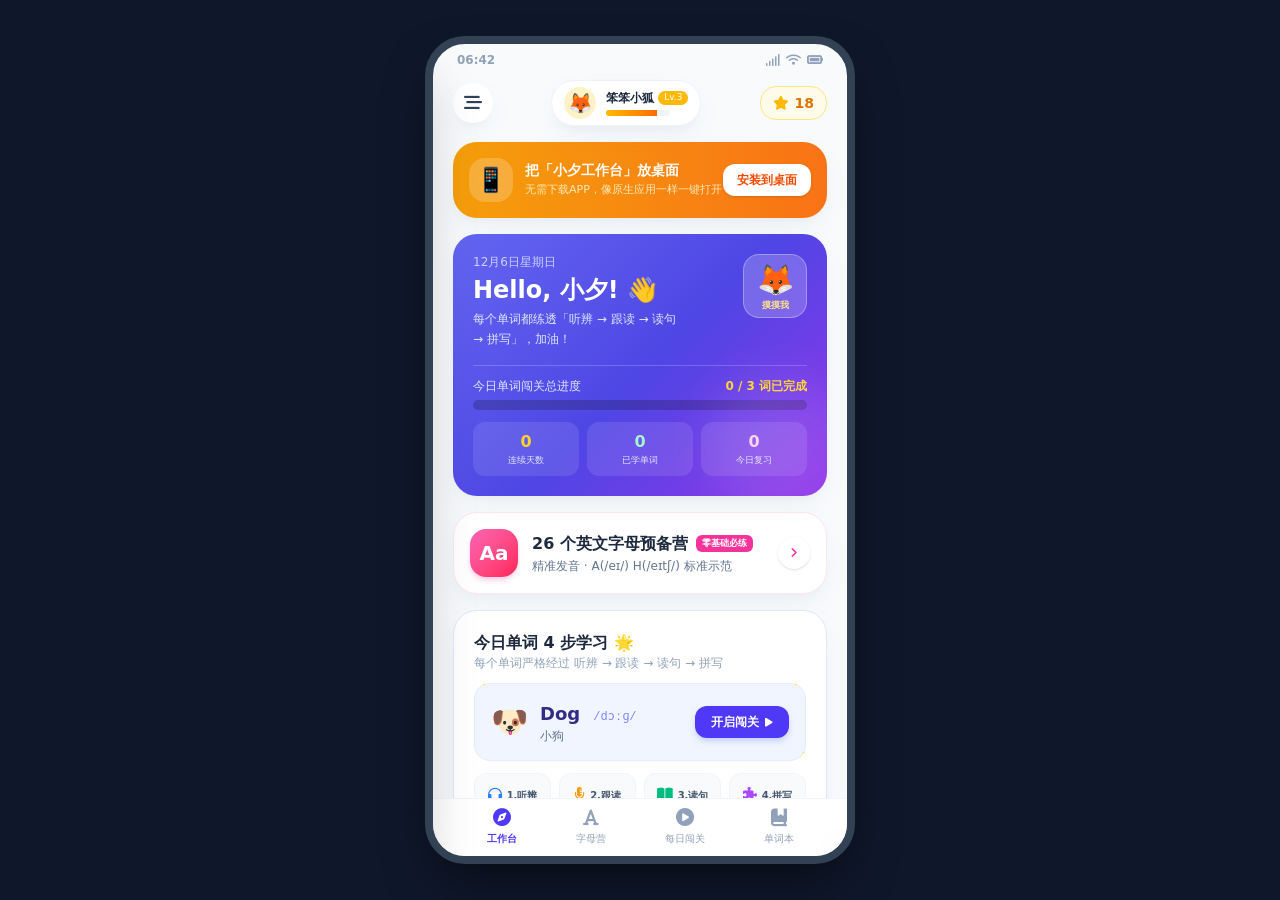
==== index.html @ 4b9d1659 "Add files via upload" ====
<!DOCTYPE html>
<html lang="zh-CN" class="h-full">
<head>
  <meta charset="UTF-8" />
  <meta name="viewport" content="width=device-width, initial-scale=1.0, maximum-scale=1.0, user-scalable=no, viewport-fit=cover" />
  <title>小夕的魔法世界 · 英语学习工作台 v5.5</title>
  
  <!-- Mobile & PWA App Capabilities -->
  <meta name="mobile-web-app-capable" content="yes" />
  <meta name="apple-mobile-web-app-capable" content="yes" />
  <meta name="apple-mobile-web-app-status-bar-style" content="black-translucent" />
  <meta name="apple-mobile-web-app-title" content="小夕英语" />
  <meta name="theme-color" content="#4F46E5" />

  <!-- App Icon generated dynamically as Data SVG -->
  <link rel="apple-touch-icon" href="icons/icon-192.png" />
  <link rel="icon" type="image/png" href="icons/icon-192.png" />

  <!-- Embedded Web App Manifest for Desktop / Mobile HomeScreen Installation -->
  <link rel="manifest" href="manifest.webmanifest" />
  <!-- v5.5: all UI dependencies are local for stable mobile/PWA startup -->
  <link rel="stylesheet" href="./assets/tailwind.css" />
  <link rel="stylesheet" href="./assets/fontawesome/css/all.min.css" />
  <style id="mobile-color-compat">
    /* v5.5: critical home cards no longer depend on Tailwind gradient variables.
       Use plain sRGB CSS with a solid-color fallback for Safari/older WebViews. */
    #pwaInstallBanner.home-install-banner {
      background-color: #f97316 !important;
      background-image: linear-gradient(90deg, #f59e0b 0%, #f97316 100%) !important;
      color: #ffffff !important;
    }
    #homeHeroCard.home-hero-card {
      background-color: #4f46e5 !important;
      background-image: linear-gradient(135deg, #6366f1 0%, #4f46e5 52%, #9333ea 100%) !important;
      color: #ffffff !important;
    }
    #pwaInstallBanner.home-install-banner *, #homeHeroCard.home-hero-card * {
      text-shadow: none;
    }
  </style>

  <style>
    .font-fredoka { font-family: ui-rounded, "SF Pro Rounded", "Arial Rounded MT Bold", system-ui, sans-serif; }
    * {
      touch-action: manipulation;
      -webkit-tap-highlight-color: transparent;
      box-sizing: border-box;
    }

    html, body {
      height: 100%;
      height: 100dvh;
      overflow: hidden;
      overscroll-behavior: none;
      background-color: #0f172a;
      margin: 0;
      padding: 0;
      user-select: none;
      -webkit-user-select: none;
    }

    /* Mobile Container Frame & Native Safe Area Adaptation */
    .mobile-container {
      width: 100%;
      max-width: 430px;
      height: 100%;
      height: 100dvh;
      background: #F8FAFC;
      box-shadow: 0 25px 50px -12px rgba(0, 0, 0, 0.5);
      position: relative;
      overflow: hidden;
      display: flex;
      flex-direction: column;
      margin: 0 auto;
      padding-top: env(safe-area-inset-top, 0px);
      padding-bottom: env(safe-area-inset-bottom, 0px);
    }

    @media (min-width: 640px) {
      body {
        display: flex;
        justify-content: center;
        align-items: center;
        padding: 20px 0;
      }
      .mobile-container {
        height: 880px;
        max-height: 92vh;
        border-radius: 40px;
        border: 8px solid #334155;
      }
    }

    /* Modern Soft Card Shadow */
    .soft-card {
      background: #FFFFFF;
      border-radius: 24px;
      box-shadow: 0 10px 25px -5px rgba(148, 163, 184, 0.12), 0 8px 10px -6px rgba(148, 163, 184, 0.08);
      transition: transform 0.15s ease, box-shadow 0.15s ease;
    }

    .bounce-interactive {
      transition: transform 0.1s cubic-bezier(0.34, 1.56, 0.64, 1);
    }
    .bounce-interactive:active {
      transform: scale(0.93);
    }

    /* Pet Floating Animation */
    @keyframes float {
      0%, 100% { transform: translateY(0px) rotate(0deg); }
      50% { transform: translateY(-6px) rotate(3deg); }
    }
    .animate-float {
      animation: float 3s ease-in-out infinite;
    }

    /* Pulse Mic Outer Ring Effect */
    @keyframes pulse-ring {
      0% { transform: scale(0.95); box-shadow: 0 0 0 0 rgba(245, 158, 11, 0.6); }
      70% { transform: scale(1.08); box-shadow: 0 0 0 16px rgba(245, 158, 11, 0); }
      100% { transform: scale(0.95); box-shadow: 0 0 0 0 rgba(245, 158, 11, 0); }
    }
    .mic-pulse {
      animation: pulse-ring 1.6s infinite;
    }

    /* Custom Scrollbar */
    ::-webkit-scrollbar {
      width: 4px;
    }
    ::-webkit-scrollbar-thumb {
      background: #cbd5e1;
      border-radius: 10px;
    }

    /* App Launch Splash Animation */
    @keyframes splashFadeOut {
      0% { opacity: 1; visibility: visible; }
      80% { opacity: 1; }
      100% { opacity: 0; visibility: hidden; }
    }
    .splash-overlay {
      animation: splashFadeOut 1.2s forwards ease-in-out;
    }
  </style>
</head>
<body>

  <!-- App Native Splash Screen -->
  <div id="splashScreen" class="splash-overlay fixed inset-0 z-50 bg-gradient-to-br from-indigo-600 via-purple-600 to-indigo-800 flex flex-col items-center justify-center text-white pointer-events-none">
    <div class="w-24 h-24 bg-white/20 backdrop-blur-md rounded-3xl flex items-center justify-center text-5xl mb-4 animate-float border border-white/30 shadow-2xl">
      🦊
    </div>
    <h1 class="font-fredoka text-2xl font-bold tracking-wide">小夕的魔法世界</h1>
    <p class="text-indigo-200 text-xs mt-2 font-medium">6岁英语启蒙桌面工作台</p>
    <div class="mt-8 flex gap-1.5">
      <span class="w-2 h-2 bg-amber-400 rounded-full animate-ping"></span>
      <span class="w-2 h-2 bg-amber-400 rounded-full animate-ping delay-100"></span>
      <span class="w-2 h-2 bg-amber-400 rounded-full animate-ping delay-200"></span>
    </div>
  </div>

  <div class="mobile-container relative font-sans">
    
    <!-- Top Status Bar -->
    <div class="pt-2 px-6 pb-1 flex justify-between items-center text-xs font-bold text-slate-400 z-10 shrink-0">
      <span id="pwaClockText">09:41</span>
      <div class="flex items-center gap-1.5">
        <span id="standaloneBadge" class="hidden bg-emerald-500/20 text-emerald-600 text-[9px] px-1.5 py-0.5 rounded-md font-bold">App模式</span>
        <i class="fa-solid fa-signal"></i>
        <i class="fa-solid fa-wifi"></i>
        <i class="fa-solid fa-battery-full text-sm"></i>
      </div>
    </div>

    <!-- Navigation Header -->
    <header class="px-5 py-2 flex justify-between items-center z-10 shrink-0">
      <button id="openDrawerBtn" class="w-10 h-10 rounded-2xl bg-white soft-card flex items-center justify-center text-slate-700 bounce-interactive">
        <i class="fa-solid fa-bars-staggered text-lg"></i>
      </button>

      <!-- Pet Status Badge -->
      <div onclick="petReact()" class="flex items-center gap-2.5 bg-white/90 backdrop-blur-md px-3 py-1.5 rounded-full soft-card border border-indigo-50 cursor-pointer bounce-interactive">
        <div class="w-8 h-8 rounded-full bg-amber-100 flex items-center justify-center text-xl animate-float">
          🦊
        </div>
        <div class="flex flex-col">
          <div class="flex items-center gap-1">
            <span class="text-xs font-bold text-slate-800">笨笨小狐</span>
            <span class="bg-amber-400 text-white text-[9px] font-fredoka px-1.5 rounded-full">Lv.3</span>
          </div>
          <div class="w-16 bg-slate-100 h-1.5 rounded-full overflow-hidden mt-1">
            <div id="petEnergyBar" class="bg-gradient-to-r from-amber-400 to-orange-500 h-full w-[80%] transition-all duration-300"></div>
          </div>
        </div>
      </div>

      <!-- Star Counter Badge -->
      <div class="flex items-center gap-1.5 bg-amber-50 border border-amber-200 px-3 py-1.5 rounded-2xl">
        <i class="fa-solid fa-star text-amber-400 text-sm"></i>
        <span id="starCount" class="font-fredoka font-bold text-amber-600 text-sm">18</span>
      </div>
    </header>

    <div id="drawerOverlay" class="absolute inset-0 bg-slate-900/50 backdrop-blur-xs z-40 hidden transition-opacity duration-300"></div>
    <aside id="sideDrawer" class="absolute top-0 left-0 bottom-0 w-[82%] max-w-[320px] bg-white z-50 transform -translate-x-full transition-transform duration-300 ease-out p-6 flex flex-col justify-between shadow-2xl">
      <div>
        <div class="flex justify-between items-center mb-6 pb-4 border-b border-slate-100">
          <div class="flex items-center gap-3">
            <div class="w-11 h-11 rounded-2xl bg-indigo-600 flex items-center justify-center text-white font-fredoka font-bold text-xl shadow-md shadow-indigo-200">
              夕
            </div>
            <div>
              <h2 class="font-bold text-slate-800 text-base">小夕的魔法世界</h2>
              <p class="text-[11px] text-slate-400">6岁零基础·独立桌面App</p>
            </div>
          </div>
          <button id="closeDrawerBtn" class="w-8 h-8 rounded-full bg-slate-100 text-slate-400 flex items-center justify-center bounce-interactive">
            <i class="fa-solid fa-xmark"></i>
          </button>
        </div>

        <nav class="space-y-2.5">
          <button onclick="switchTab('home')" class="w-full flex items-center gap-3.5 px-4 py-3 rounded-2xl bg-indigo-50 text-indigo-600 font-bold text-sm">
            <div class="w-8 h-8 rounded-xl bg-indigo-500 text-white flex items-center justify-center">
              <i class="fa-solid fa-house text-xs"></i>
            </div>
            <span>今日工作台</span>
            <i class="fa-solid fa-chevron-right ml-auto text-xs opacity-50"></i>
          </button>

          <button onclick="switchTab('alphabet')" class="w-full flex items-center gap-3.5 px-4 py-3 rounded-2xl hover:bg-slate-50 text-slate-600 font-bold text-sm">
            <div class="w-8 h-8 rounded-xl bg-pink-500 text-white flex items-center justify-center">
              <i class="fa-solid fa-font text-xs"></i>
            </div>
            <span>26字母预备营</span>
            <span class="bg-pink-100 text-pink-600 text-[10px] px-2 py-0.5 rounded-full ml-auto">音形绑定</span>
          </button>

          <button onclick="switchTab('quest')" class="w-full flex items-center gap-3.5 px-4 py-3 rounded-2xl hover:bg-slate-50 text-slate-600 font-bold text-sm">
            <div class="w-8 h-8 rounded-xl bg-amber-500 text-white flex items-center justify-center">
              <i class="fa-solid fa-gamepad text-xs"></i>
            </div>
            <span>单词听说读写闯关</span>
            <i class="fa-solid fa-chevron-right ml-auto text-xs opacity-40"></i>
          </button>

          <button onclick="switchTab('words')" class="w-full flex items-center gap-3.5 px-4 py-3 rounded-2xl hover:bg-slate-50 text-slate-600 font-bold text-sm">
            <div class="w-8 h-8 rounded-xl bg-emerald-500 text-white flex items-center justify-center">
              <i class="fa-solid fa-apple-whole text-xs"></i>
            </div>
            <span>我的单词果实树</span>
            <i class="fa-solid fa-chevron-right ml-auto text-xs opacity-40"></i>
          </button>

          <button onclick="openParentCenter()" class="w-full flex items-center gap-3.5 px-4 py-3 rounded-2xl hover:bg-slate-50 text-slate-600 font-bold text-sm">
            <div class="w-8 h-8 rounded-xl bg-slate-700 text-white flex items-center justify-center">
              <i class="fa-solid fa-chart-line text-xs"></i>
            </div>
            <span>家长中心</span>
            <span id="reviewDueBadge" class="bg-rose-100 text-rose-600 text-[10px] px-2 py-0.5 rounded-full ml-auto">0 待复习</span>
          </button>

          <button onclick="openInstallGuideModal()" class="w-full flex items-center gap-3.5 px-4 py-3 rounded-2xl bg-amber-50 text-amber-700 font-bold text-sm border border-amber-200/60">
            <div class="w-8 h-8 rounded-xl bg-amber-500 text-white flex items-center justify-center">
              <i class="fa-solid fa-mobile-screen-button text-xs"></i>
            </div>
            <span>添加到手机桌面</span>
            <i class="fa-solid fa-arrow-up-right-from-square ml-auto text-xs opacity-60"></i>
          </button>
        </nav>
      </div>

      <div class="pt-4 border-t border-slate-100">
        <div class="bg-slate-50 p-3 rounded-2xl flex items-center justify-between mb-3">
          <span class="text-xs text-slate-600 font-medium">每日新词量</span>
          <select id="dailyWordLimit" onchange="updateDailyLimit(this.value)" class="bg-white border border-slate-200 text-xs font-bold rounded-lg px-2 py-1 text-slate-700">
            <option value="3" selected>3 个词 / 天 (建议)</option>
            <option value="5">5 个词 / 天</option>
            <option value="8">8 个词 / 天</option>
          </select>
        </div>
        <p class="text-[11px] text-slate-400 text-center">v5.5 离线儿歌 + 字母/单词本地发音版 · PWA</p>
      </div>
    </aside>

    <main class="flex-1 overflow-y-auto px-5 py-2 space-y-4 pb-20">

      <!-- VIEW 1: HOME WORKBENCH -->
      <div id="viewHome" class="space-y-4">

        <!-- HomeScreen Install Action Card (PWA Packaging Feature) -->
        <div id="pwaInstallBanner" style="background-color:#f97316 !important;background-image:linear-gradient(90deg,#f59e0b 0%,#f97316 100%) !important;color:#ffffff !important;" class="soft-card p-4 text-white flex items-center justify-between shadow-lg shadow-amber-500/20 home-install-banner">
          <div class="flex items-center gap-3">
            <div class="w-11 h-11 rounded-2xl bg-white/20 backdrop-blur-md flex items-center justify-center text-2xl shrink-0">
              📱
            </div>
            <div>
              <h3 class="font-bold text-sm leading-snug">把「小夕工作台」放桌面</h3>
              <p class="text-[11px] text-amber-100 opacity-90 mt-0.5">无需下载APP，像原生应用一样一键打开</p>
            </div>
          </div>
          <button onclick="handlePwaInstallClick()" class="px-3.5 py-2 bg-white text-orange-600 font-fredoka font-bold text-xs rounded-xl shadow-sm bounce-interactive shrink-0">
            安装到桌面
          </button>
        </div>

        <!-- Welcome Banner Card -->
        <div id="homeHeroCard" style="background-color:#4f46e5 !important;background-image:linear-gradient(135deg,#6366f1 0%,#4f46e5 52%,#9333ea 100%) !important;color:#ffffff !important;" class="soft-card p-5 text-white relative overflow-hidden home-hero-card">
          <div class="absolute -right-6 -bottom-6 w-36 h-36 bg-white/10 rounded-full blur-xl pointer-events-none"></div>
          <div class="relative z-10 flex justify-between items-start">
            <div>
              <p class="text-indigo-200 text-xs font-medium" id="todayDateStr">7月29日 · 星期三</p>
              <h1 class="text-2xl font-bold font-fredoka mt-1">Hello, 小夕! 👋</h1>
              <p class="text-indigo-100 text-xs mt-1 max-w-[210px] leading-relaxed">
                每个单词都练透「听辨 → 跟读 → 读句 → 拼写」，加油！
              </p>
            </div>
            <button onclick="petReact()" class="w-16 h-16 bg-white/20 backdrop-blur-md rounded-2xl flex flex-col items-center justify-center text-3xl animate-float border border-white/30 bounce-interactive shrink-0">
              🦊
              <span class="text-[9px] font-bold text-amber-200 mt-0.5">摸摸我</span>
            </button>
          </div>

          <!-- Overall Daily Quest Progress -->
          <div class="mt-4 pt-3 border-t border-white/20 flex items-center justify-between text-xs">
            <span class="text-indigo-100">今日单词闯关总进度</span>
            <span id="homeProgressText" class="font-fredoka font-bold text-amber-300">0 / 3 词已完成</span>
          </div>
          <div class="w-full bg-black/20 h-2.5 rounded-full mt-1.5 overflow-hidden">
            <div id="homeProgressBar" class="bg-amber-400 h-full w-[0%] transition-all duration-500"></div>
          </div>
          <div class="grid grid-cols-3 gap-2 mt-3 text-center">
            <div class="bg-white/10 rounded-xl py-2"><div id="streakDaysText" class="font-fredoka font-bold text-amber-300">0</div><div class="text-[9px] text-indigo-100">连续天数</div></div>
            <div class="bg-white/10 rounded-xl py-2"><div id="masteredCountText" class="font-fredoka font-bold text-emerald-200">0</div><div class="text-[9px] text-indigo-100">已学单词</div></div>
            <div class="bg-white/10 rounded-xl py-2"><div id="reviewDueText" class="font-fredoka font-bold text-pink-200">0</div><div class="text-[9px] text-indigo-100">今日复习</div></div>
          </div>
        </div>

        <!-- Module A: 26 Letters Camp -->
        <div onclick="switchTab('alphabet')" class="soft-card p-4 border border-pink-100 bg-gradient-to-r from-pink-50/60 to-purple-50/60 flex items-center justify-between bounce-interactive cursor-pointer">
          <div class="flex items-center gap-3.5">
            <div class="w-12 h-12 rounded-2xl bg-gradient-to-br from-pink-400 to-rose-500 text-white flex items-center justify-center font-fredoka font-bold text-xl shadow-md shadow-pink-200 shrink-0">
              Aa
            </div>
            <div>
              <div class="flex items-center gap-2">
                <h3 class="font-bold text-slate-800 text-base">26 个英文字母预备营</h3>
                <span class="bg-pink-500 text-white text-[9px] font-bold px-1.5 py-0.5 rounded-md">零基础必练</span>
              </div>
              <p class="text-xs text-slate-500 mt-0.5">精准发音 · A(/eɪ/) H(/eɪtʃ/) 标准示范</p>
            </div>
          </div>
          <div class="w-8 h-8 rounded-full bg-white text-pink-500 flex items-center justify-center shadow-sm shrink-0">
            <i class="fa-solid fa-angle-right text-xs"></i>
          </div>
        </div>

        <!-- Module B: Start Today's Per-Word Quest -->
        <div class="soft-card p-5 border border-indigo-100">
          <div class="flex justify-between items-center mb-3">
            <div>
              <h3 class="font-bold text-slate-800 text-base flex items-center gap-2">
                今日单词 4 步学习 🌟
              </h3>
              <p class="text-xs text-slate-400">每个单词严格经过 听辨 → 跟读 → 读句 → 拼写</p>
            </div>
          </div>

          <!-- Current Learning Word Preview Card -->
          <div id="homeWordPreviewCard" class="bg-indigo-50/80 rounded-2xl p-4 border border-indigo-100/60 flex items-center justify-between my-3">
            <div class="flex items-center gap-3">
              <span id="previewWordIcon" class="text-3xl">🍎</span>
              <div>
                <span id="previewWordText" class="font-fredoka font-bold text-lg text-indigo-900">Apple</span>
                <span id="previewWordPhonetic" class="text-xs text-indigo-400 font-mono ml-2">/ˈæpl/</span>
                <p id="previewWordTrans" class="text-xs text-slate-500">苹果</p>
              </div>
            </div>
            <button onclick="startDailyQuest()" class="px-4 py-2 bg-indigo-600 text-white font-bold text-xs rounded-xl shadow-md shadow-indigo-200 bounce-interactive flex items-center gap-1.5">
              <span>开启闯关</span>
              <i class="fa-solid fa-play text-[10px]"></i>
            </button>
          </div>

          <!-- Step Indicators -->
          <div class="grid grid-cols-4 gap-2 text-center mt-3">
            <div class="p-2 rounded-xl bg-slate-50 border border-slate-100">
              <i class="fa-solid fa-headphones text-blue-500 text-sm block mb-1"></i>
              <span class="text-[10px] font-bold text-slate-600">1.听辨</span>
            </div>
            <div class="p-2 rounded-xl bg-slate-50 border border-slate-100">
              <i class="fa-solid fa-microphone-lines text-amber-500 text-sm block mb-1"></i>
              <span class="text-[10px] font-bold text-slate-600">2.跟读</span>
            </div>
            <div class="p-2 rounded-xl bg-slate-50 border border-slate-100">
              <i class="fa-solid fa-book-open text-emerald-500 text-sm block mb-1"></i>
              <span class="text-[10px] font-bold text-slate-600">3.读句</span>
            </div>
            <div class="p-2 rounded-xl bg-slate-50 border border-slate-100">
              <i class="fa-solid fa-puzzle-piece text-purple-500 text-sm block mb-1"></i>
              <span class="text-[10px] font-bold text-slate-600">4.拼写</span>
            </div>
          </div>
        </div>

        <!-- Module C: Learned Word Orchard -->
        <div class="soft-card p-4">
          <div class="flex justify-between items-center mb-3">
            <h3 class="font-bold text-slate-800 text-sm flex items-center gap-2">
              <i class="fa-solid fa-apple-whole text-red-500"></i> 本周采摘的单词果实
            </h3>
            <button onclick="switchTab('words')" class="text-xs text-indigo-600 font-bold">查看全部</button>
          </div>
          <div id="homeWordFruitList" class="flex gap-2.5 overflow-x-auto pb-1">
            <!-- Dynamically populated -->
          </div>
        </div>

      </div>

      <!-- VIEW 2: 26 ALPHABET CAMP -->
      <div id="viewAlphabet" class="space-y-4 hidden">
        <div class="flex items-center justify-between mb-1">
          <div>
            <h2 class="text-xl font-bold text-slate-800">26 个英文字母预备营</h2>
            <p class="text-xs text-slate-500">先跟唱离线儿歌版 ABC 字母歌，再点击 A–Z 卡片听标准美式字母名</p>
          </div>
          <button onclick="switchTab('home')" class="text-xs font-bold text-indigo-600 bg-indigo-50 px-3 py-1.5 rounded-full bounce-interactive">
            返回
          </button>
        </div>
        <!-- v5.5 Offline Nursery-Rhyme Alphabet Song Player -->
        <section class="soft-card p-4 border border-amber-100 bg-gradient-to-br from-amber-50 via-orange-50 to-pink-50 overflow-hidden relative">
          <div class="absolute -right-8 -top-8 w-28 h-28 rounded-full bg-amber-200/30 blur-2xl pointer-events-none"></div>
          <div class="flex items-center gap-3 relative z-10">
            <button id="alphabetSongPlayBtn" onclick="toggleOfflineAlphabetSong()" class="w-14 h-14 rounded-2xl bg-gradient-to-br from-amber-400 to-orange-500 text-white flex items-center justify-center text-xl shadow-lg shadow-orange-200 bounce-interactive shrink-0" aria-label="播放或暂停离线儿歌版字母歌">
              <i id="alphabetSongPlayIcon" class="fa-solid fa-play ml-0.5"></i>
            </button>
            <div class="min-w-0 flex-1">
              <div class="flex items-center gap-2">
                <h3 class="font-bold text-slate-800 text-sm">贝乐虎儿歌 · 字母歌</h3>
                <span class="text-[9px] px-2 py-0.5 rounded-full bg-emerald-100 text-emerald-700 font-bold">离线</span>
              </div>
              <p class="text-[11px] text-slate-500 mt-0.5">已打包到 App · 无需联网 · 约 1 分 45 秒</p>
              <div class="mt-2">
                <input id="alphabetSongSeek" type="range" min="0" max="1000" value="0" class="w-full accent-orange-500 h-1.5 cursor-pointer" aria-label="字母歌播放进度" />
                <div class="flex items-center justify-between mt-1 text-[10px] text-slate-400 font-mono">
                  <span id="alphabetSongCurrent">0:00</span>
                  <span id="alphabetSongDuration">1:45</span>
                </div>
              </div>
            </div>
          </div>
          <div class="mt-3 flex items-center justify-between gap-2 relative z-10">
            <div id="alphabetSongNow" class="text-[11px] text-amber-700 font-bold">🎵 点击播放，跟着儿歌一起唱 A 到 Z</div>
            <button onclick="restartOfflineAlphabetSong()" class="px-3 py-1.5 rounded-xl bg-white/80 border border-amber-200 text-amber-700 text-[10px] font-bold bounce-interactive shrink-0">
              <i class="fa-solid fa-rotate-right mr-1"></i>重播
            </button>
          </div>
          <audio id="alphabetSongAudio" preload="metadata" src="./audio/alphabet_song.mp3"></audio>
        </section>

        <p id="alphabetAudioStatus" class="text-[11px] text-indigo-600 font-bold bg-indigo-50 border border-indigo-100 rounded-xl px-3 py-2">正在检查离线字母音频包…首次联网会自动缓存 A–Z，完成后可断网使用。</p>
        <div id="alphabetGrid" class="grid grid-cols-3 gap-3">
          <!-- Dynamically generated via JS -->
        </div>
      </div>

      <!-- VIEW 3: SINGLE WORD 4-STEP QUEST PLAYER -->
      <div id="viewQuest" class="space-y-3 hidden">
        
        <!-- Quest Navigation Header -->
        <div class="flex items-center justify-between bg-white p-3 rounded-2xl soft-card">
          <button onclick="switchTab('home')" class="w-8 h-8 rounded-full bg-slate-100 text-slate-600 flex items-center justify-center text-xs bounce-interactive">
            <i class="fa-solid fa-arrow-left"></i>
          </button>
          
          <div class="text-center">
            <div class="flex items-center justify-center gap-1.5 text-xs font-bold text-slate-700">
              <span>单词 <span id="questWordIndexText" class="text-indigo-600">1</span>/3</span>
              <span class="text-slate-300">•</span>
              <span id="questWordTargetText" class="font-fredoka text-indigo-600">Apple</span>
            </div>
            <!-- 4 Step Dots -->
            <div class="flex justify-center gap-1.5 mt-1" id="stepDotsContainer">
              <span class="w-2 h-2 rounded-full bg-indigo-600"></span>
              <span class="w-2 h-2 rounded-full bg-slate-200"></span>
              <span class="w-2 h-2 rounded-full bg-slate-200"></span>
              <span class="w-2 h-2 rounded-full bg-slate-200"></span>
            </div>
          </div>

          <button onclick="playTargetWordSound()" class="w-8 h-8 rounded-full bg-indigo-50 text-indigo-600 flex items-center justify-center text-xs bounce-interactive">
            <i class="fa-solid fa-volume-high"></i>
          </button>
        </div>

        <!-- Quest Interactive Container -->
        <div id="questContainer" class="soft-card p-5 min-h-[440px] flex flex-col justify-between text-center relative border border-slate-100">
          <!-- Quest content dynamically injected by JS -->
        </div>

      </div>

      <!-- VIEW 4: WORDBOOK -->
      <div id="viewWords" class="space-y-4 hidden">
        <div class="flex items-center justify-between">
          <div>
            <h2 class="text-xl font-bold text-slate-800">我的单词果实树</h2>
            <p class="text-xs text-slate-400">小学新课标 60+ 基础核心词汇库</p>
          </div>
          <button onclick="switchTab('home')" class="text-xs font-bold text-indigo-600 bg-indigo-50 px-3 py-1.5 rounded-full bounce-interactive">
            返回
          </button>
        </div>

        <!-- Search and Category Filters -->
        <div class="space-y-2.5">
          <div class="relative">
            <i class="fa-solid fa-magnifying-glass absolute left-3.5 top-1/2 -translate-y-1/2 text-slate-400 text-xs"></i>
            <input type="text" id="wordSearchInput" oninput="filterWordbook()" placeholder="搜索英文单词或中文含义..." class="w-full bg-white border border-slate-200 rounded-2xl pl-9 pr-4 py-2 text-xs font-medium text-slate-700 outline-none focus:border-indigo-500 shadow-xs" />
          </div>

          <div class="flex gap-1.5 overflow-x-auto pb-1 text-xs no-scrollbar" id="categoryFilterBar">
            <button onclick="selectCategory('all')" id="catBtn-all" class="cat-pill-btn active px-3 py-1.5 rounded-xl font-bold shrink-0 bg-indigo-600 text-white shadow-xs">全部 (62)</button>
            <button onclick="selectCategory('animals')" id="catBtn-animals" class="cat-pill-btn px-3 py-1.5 rounded-xl font-bold shrink-0 bg-white text-slate-600 border border-slate-200">🐱 动物</button>
            <button onclick="selectCategory('food')" id="catBtn-food" class="cat-pill-btn px-3 py-1.5 rounded-xl font-bold shrink-0 bg-white text-slate-600 border border-slate-200">🍎 食物水果</button>
            <button onclick="selectCategory('body_family')" id="catBtn-body_family" class="cat-pill-btn px-3 py-1.5 rounded-xl font-bold shrink-0 bg-white text-slate-600 border border-slate-200">👨‍👩‍👧 身体家庭</button>
            <button onclick="selectCategory('school')" id="catBtn-school" class="cat-pill-btn px-3 py-1.5 rounded-xl font-bold shrink-0 bg-white text-slate-600 border border-slate-200">✏️ 校园文具</button>
            <button onclick="selectCategory('colors_numbers')" id="catBtn-colors_numbers" class="cat-pill-btn px-3 py-1.5 rounded-xl font-bold shrink-0 bg-white text-slate-600 border border-slate-200">🎨 颜色数字</button>
            <button onclick="selectCategory('nature')" id="catBtn-nature" class="cat-pill-btn px-3 py-1.5 rounded-xl font-bold shrink-0 bg-white text-slate-600 border border-slate-200">☀️ 自然天气</button>
            <button onclick="selectCategory('travel_clothes')" id="catBtn-travel_clothes" class="cat-pill-btn px-3 py-1.5 rounded-xl font-bold shrink-0 bg-white text-slate-600 border border-slate-200">🚗 交通服饰</button>
          </div>
        </div>

        <div id="wordbookList" class="grid grid-cols-2 gap-3">
          <!-- Dynamically rendered -->
        </div>
      </div>

    </main>

    <!-- Bottom Navigation Bar -->
    <nav class="absolute bottom-0 left-0 right-0 bg-white/95 backdrop-blur-md border-t border-slate-100 py-2.5 px-6 flex justify-around items-center z-20 shrink-0">
      <button onclick="switchTab('home')" id="navHome" class="flex flex-col items-center gap-1 text-indigo-600 font-bold bounce-interactive">
        <i class="fa-solid fa-compass text-lg"></i>
        <span class="text-[10px]">工作台</span>
      </button>
      <button onclick="switchTab('alphabet')" id="navAlphabet" class="flex flex-col items-center gap-1 text-slate-400 hover:text-indigo-600 bounce-interactive">
        <i class="fa-solid fa-font text-lg"></i>
        <span class="text-[10px]">字母营</span>
      </button>
      <button onclick="switchTab('quest')" id="navQuest" class="flex flex-col items-center gap-1 text-slate-400 hover:text-indigo-600 bounce-interactive">
        <i class="fa-solid fa-circle-play text-lg"></i>
        <span class="text-[10px]">每日闯关</span>
      </button>
      <button onclick="switchTab('words')" id="navWords" class="flex flex-col items-center gap-1 text-slate-400 hover:text-indigo-600 bounce-interactive">
        <i class="fa-solid fa-book-bookmark text-lg"></i>
        <span class="text-[10px]">单词本</span>
      </button>
    </nav>

    <!-- Add to HomeScreen Visual Guide Modal (iOS/Android/WeChat) -->
    <div id="pwaGuideModal" class="absolute inset-0 bg-slate-900/70 backdrop-blur-sm z-50 hidden flex items-center justify-center p-5">
      <div class="bg-white rounded-3xl p-6 text-center max-w-sm w-full shadow-2xl relative border-4 border-amber-300">
        <button onclick="closeInstallGuideModal()" class="absolute top-4 right-4 w-8 h-8 rounded-full bg-slate-100 text-slate-400 flex items-center justify-center">
          <i class="fa-solid fa-xmark"></i>
        </button>

        <div class="w-16 h-16 bg-gradient-to-tr from-amber-400 to-orange-500 rounded-2xl flex items-center justify-center text-3xl mx-auto shadow-md text-white mb-3">
          📱
        </div>

        <h3 class="font-fredoka font-bold text-lg text-slate-800">把工作台放进手机桌面</h3>
        <p class="text-xs text-slate-500 mt-1 mb-4">按以下步骤操作，即可生成桌面快捷图标：</p>

        <!-- Steps depending on device -->
        <div id="pwaStepsIOS" class="text-left space-y-3 bg-amber-50/80 p-3.5 rounded-2xl border border-amber-200/60 text-xs">
          <div class="flex items-center gap-2.5 text-amber-900 font-bold">
            <span class="w-5 h-5 rounded-full bg-amber-500 text-white flex items-center justify-center text-[10px]">1</span>
            <span>点击 Safari 底部导航栏的 <i class="fa-solid fa-share-nodes text-indigo-600 text-sm mx-1"></i> (分享按钮)</span>
          </div>
          <div class="flex items-center gap-2.5 text-amber-900 font-bold">
            <span class="w-5 h-5 rounded-full bg-amber-500 text-white flex items-center justify-center text-[10px]">2</span>
            <span>向下滑动菜单，选择 <i class="fa-regular fa-square-plus text-amber-600 text-sm mx-1"></i> 「添加到主屏幕」</span>
          </div>
          <div class="flex items-center gap-2.5 text-amber-900 font-bold">
            <span class="w-5 h-5 rounded-full bg-amber-500 text-white flex items-center justify-center text-[10px]">3</span>
            <span>点击右上角「添加」，即可在手机桌面快速打开！</span>
          </div>
        </div>

        <div id="pwaStepsAndroid" class="hidden text-left space-y-3 bg-amber-50/80 p-3.5 rounded-2xl border border-amber-200/60 text-xs">
          <div class="flex items-center gap-2.5 text-amber-900 font-bold">
            <span class="w-5 h-5 rounded-full bg-amber-500 text-white flex items-center justify-center text-[10px]">1</span>
            <span>点击浏览器右上角 <i class="fa-solid fa-ellipsis-vertical text-indigo-600 text-sm mx-1"></i> 菜单</span>
          </div>
          <div class="flex items-center gap-2.5 text-amber-900 font-bold">
            <span class="w-5 h-5 rounded-full bg-amber-500 text-white flex items-center justify-center text-[10px]">2</span>
            <span>点击「添加到主屏幕」或「安装应用」</span>
          </div>
        </div>

        <button onclick="closeInstallGuideModal()" class="w-full py-3 mt-4 bg-indigo-600 text-white font-fredoka font-bold text-xs rounded-2xl shadow-md bounce-interactive">
          知道了，去设置桌面图标
        </button>
      </div>
    </div>

    <!-- Parent Center -->
    <div id="parentCenterModal" class="absolute inset-0 bg-slate-900/70 backdrop-blur-sm z-50 hidden flex items-center justify-center p-5">
      <div class="bg-white rounded-3xl p-5 max-w-sm w-full shadow-2xl border border-slate-200">
        <div class="flex items-center justify-between mb-4">
          <div><h3 class="font-bold text-slate-800 text-lg">家长中心</h3><p class="text-[11px] text-slate-400">查看学习数据与复习安排</p></div>
          <button onclick="closeParentCenter()" class="w-8 h-8 rounded-full bg-slate-100 text-slate-500"><i class="fa-solid fa-xmark"></i></button>
        </div>
        <div class="grid grid-cols-3 gap-2 mb-4 text-center">
          <div class="bg-indigo-50 rounded-2xl p-3"><div id="parentMastered" class="font-fredoka font-bold text-indigo-700 text-xl">0</div><div class="text-[10px] text-slate-500">已学词</div></div>
          <div class="bg-amber-50 rounded-2xl p-3"><div id="parentStreak" class="font-fredoka font-bold text-amber-700 text-xl">0</div><div class="text-[10px] text-slate-500">连续天</div></div>
          <div class="bg-rose-50 rounded-2xl p-3"><div id="parentReview" class="font-fredoka font-bold text-rose-700 text-xl">0</div><div class="text-[10px] text-slate-500">待复习</div></div>
        </div>
        <div class="bg-slate-50 rounded-2xl p-4 mb-3">
          <div class="flex justify-between text-xs mb-2"><span class="font-bold text-slate-700">今日学习</span><span id="parentTodayProgress" class="text-indigo-600 font-bold">0 / 3</span></div>
          <div class="h-2 bg-white rounded-full overflow-hidden"><div id="parentTodayBar" class="h-full bg-indigo-500 w-0 transition-all"></div></div>
        </div>
        <div class="bg-emerald-50 rounded-2xl p-4 mb-3 text-xs text-emerald-800 leading-relaxed">
          <b>复习规则：</b>学会后按 1、2、4、8、16 天间隔复习；再次完成后自动延长间隔。
        </div>
        <button onclick="resetLearningProgress()" class="w-full py-2.5 rounded-2xl bg-slate-100 text-slate-500 text-xs font-bold">重置学习记录</button>
      </div>
    </div>

    <!-- Custom Kid Celebration Modal -->
    <div id="customModalOverlay" class="absolute inset-0 bg-slate-900/60 backdrop-blur-xs z-50 hidden flex items-center justify-center p-6">
      <div class="bg-white rounded-3xl p-6 text-center max-w-xs w-full shadow-2xl border-4 border-amber-300 relative">
        <div class="w-20 h-20 bg-amber-100 rounded-full flex items-center justify-center text-4xl mx-auto -mt-12 shadow-lg border-2 border-white">
          🌟
        </div>
        <h3 id="modalTitle" class="font-fredoka font-bold text-xl text-slate-800 mt-3">太棒啦，小夕！</h3>
        <p id="modalMessage" class="text-xs text-slate-600 font-medium my-3 leading-relaxed">
          你完成了这个单词的全部通关任务！
        </p>
        <button id="modalConfirmBtn" class="w-full py-3 bg-gradient-to-r from-amber-400 to-orange-500 text-white font-fredoka font-bold text-sm rounded-2xl shadow-md bounce-interactive">
          继续加油！🚀
        </button>
      </div>
    </div>

  </div>

  <script>
    // --- 1. PWA Install Prompt Event Handling
    let deferredInstallPrompt = null;

    window.addEventListener('beforeinstallprompt', (e) => {
      e.preventDefault();
      deferredInstallPrompt = e;
      const banner = document.getElementById('pwaInstallBanner');
      if (banner) banner.classList.remove('hidden');
    });

    function checkStandaloneMode() {
      const isStandalone = window.navigator.standalone || window.matchMedia('(display-mode: standalone)').matches;
      const badge = document.getElementById('standaloneBadge');
      const banner = document.getElementById('pwaInstallBanner');

      if (isStandalone) {
        if (badge) badge.classList.remove('hidden');
        if (banner) banner.classList.add('hidden');
      }
    }

    function handlePwaInstallClick() {
      if (deferredInstallPrompt) {
        deferredInstallPrompt.prompt();
        deferredInstallPrompt.userChoice.then((choiceResult) => {
          if (choiceResult.outcome === 'accepted') {
            document.getElementById('pwaInstallBanner').classList.add('hidden');
          }
          deferredInstallPrompt = null;
        });
      } else {
        openInstallGuideModal();
      }
    }

    function openInstallGuideModal() {
      const modal = document.getElementById('pwaGuideModal');
      const isIOS = /iPad|iPhone|iPod/.test(navigator.userAgent) && !window.MSStream;
      
      if (isIOS) {
        document.getElementById('pwaStepsIOS').classList.remove('hidden');
        document.getElementById('pwaStepsAndroid').classList.add('hidden');
      } else {
        document.getElementById('pwaStepsIOS').classList.add('hidden');
        document.getElementById('pwaStepsAndroid').classList.remove('hidden');
      }
      modal.classList.remove('hidden');
    }

    function closeInstallGuideModal() {
      document.getElementById('pwaGuideModal').classList.add('hidden');
    }

    // Update Top Clock Bar
    function updateClock() {
      const now = new Date();
      const hours = String(now.getHours()).padStart(2, '0');
      const minutes = String(now.getMinutes()).padStart(2, '0');
      const clockEl = document.getElementById('pwaClockText');
      if (clockEl) clockEl.innerText = `${hours}:${minutes}`;
    }
    setInterval(updateClock, 1000);

    // --- 2. Main App Logic & Responsive Audio Engine ---
    // v4.5 audio policy:
    // 1) Alphabet and learning interactions use device-native en-US SpeechSynthesis first.
    //    This removes network fetch latency and avoids unstable third-party dictionary responses.
    // 2) Never feed made-up spellings such as "Eigh" / "Cee" into TTS. A-Z are spoken as
    //    literal English letters, which lets the en-US voice produce the actual letter name.
    // 3) Every new tap cancels the previous utterance/sequence so rapid taps stay responsive.
    let cachedVoice = null;
    let speechRunId = 0;
    let currentSourceNode = null;
    let currentPlayingAudio = null;
    let sequenceTimer = null;
    let audioCtx = null;

    const ALPHABET = [
      { letter: 'A', phonetic: '/eɪ/', word: 'Apple', icon: '🍎' },
      { letter: 'B', phonetic: '/biː/', word: 'Ball', icon: '⚽' },
      { letter: 'C', phonetic: '/siː/', word: 'Cat', icon: '🐱' },
      { letter: 'D', phonetic: '/diː/', word: 'Dog', icon: '🐶' },
      { letter: 'E', phonetic: '/iː/', word: 'Egg', icon: '🥚' },
      { letter: 'F', phonetic: '/ɛf/', word: 'Fish', icon: '🐟' },
      { letter: 'G', phonetic: '/dʒiː/', word: 'Girl', icon: '👧' },
      { letter: 'H', phonetic: '/eɪtʃ/', word: 'Hat', icon: '🎩' },
      { letter: 'I', phonetic: '/aɪ/', word: 'Ice', icon: '🧊' },
      { letter: 'J', phonetic: '/dʒeɪ/', word: 'Juice', icon: '🧃' },
      { letter: 'K', phonetic: '/keɪ/', word: 'Kite', icon: '🪁' },
      { letter: 'L', phonetic: '/ɛl/', word: 'Lion', icon: '🦁' },
      { letter: 'M', phonetic: '/ɛm/', word: 'Monkey', icon: '🐵' },
      { letter: 'N', phonetic: '/ɛn/', word: 'Nose', icon: '👃' },
      { letter: 'O', phonetic: '/oʊ/', word: 'Orange', icon: '🍊' },
      { letter: 'P', phonetic: '/piː/', word: 'Pig', icon: '🐷' },
      { letter: 'Q', phonetic: '/kjuː/', word: 'Queen', icon: '👸' },
      { letter: 'R', phonetic: '/ɑɹ/', word: 'Red', icon: '🔴' },
      { letter: 'S', phonetic: '/ɛs/', word: 'Sun', icon: '☀️' },
      { letter: 'T', phonetic: '/tiː/', word: 'Tree', icon: '🌳' },
      { letter: 'U', phonetic: '/juː/', word: 'Umbrella', icon: '☂️' },
      { letter: 'V', phonetic: '/viː/', word: 'Van', icon: '🚐' },
      { letter: 'W', phonetic: '/ˈdʌbəl.juː/', word: 'Water', icon: '💧' },
      { letter: 'X', phonetic: '/ɛks/', word: 'Box', icon: '📦' },
      { letter: 'Y', phonetic: '/waɪ/', word: 'Yellow', icon: '💛' },
      { letter: 'Z', phonetic: '/ziː/', word: 'Zoo', icon: '🦁' }
    ];

    const WORD_BANK = [
      { id: 1, category: 'animals', word: 'Dog', translation: '小狗', icon: '🐶', phonetic: '/dɔːɡ/', sentenceEN: 'My dog can run fast.', sentenceCN: '我的小狗跑得很快。' },
      { id: 2, category: 'animals', word: 'Cat', translation: '小猫', icon: '🐱', phonetic: '/kæt/', sentenceEN: 'The cute cat is sleeping.', sentenceCN: '这只可爱的小猫正在睡觉。' },
      { id: 3, category: 'animals', word: 'Duck', translation: '鸭子', icon: '🦆', phonetic: '/dʌk/', sentenceEN: 'The yellow duck can swim.', sentenceCN: '这只黄色的鸭子会游泳。' },
      { id: 4, category: 'animals', word: 'Fish', translation: '小鱼', icon: '🐟', phonetic: '/fɪʃ/', sentenceEN: 'Fish live in the water.', sentenceCN: '小鱼生活在水里。' },
      { id: 5, category: 'animals', word: 'Bird', translation: '小鸟', icon: '🐦', phonetic: '/bɜːrd/', sentenceEN: 'The little bird is singing.', sentenceCN: '小鸟正在唱歌。' },
      { id: 6, category: 'animals', word: 'Bear', translation: '大熊', icon: '🐻', phonetic: '/beər/', sentenceEN: 'The brown bear likes honey.', sentenceCN: '棕熊喜欢吃蜂蜜。' },
      { id: 7, category: 'animals', word: 'Rabbit', translation: '兔子', icon: '🐰', phonetic: '/ˈræbɪt/', sentenceEN: 'The rabbit has long ears.', sentenceCN: '兔子长着长长的耳朵。' },
      { id: 8, category: 'animals', word: 'Lion', translation: '狮子', icon: '🦁', phonetic: '/ˈlaɪən/', sentenceEN: 'The lion is strong.', sentenceCN: '狮子非常强壮。' },
      { id: 9, category: 'animals', word: 'Monkey', translation: '猴子', icon: '🐵', phonetic: '/ˈmʌŋki/', sentenceEN: 'The monkey loves bananas.', sentenceCN: '猴子最爱吃香蕉。' },
      { id: 10, category: 'animals', word: 'Elephant', translation: '大象', icon: '🐘', phonetic: '/ˈelɪfənt/', sentenceEN: 'An elephant has a long nose.', sentenceCN: '大象有一条长鼻子。' },
      { id: 11, category: 'animals', word: 'Panda', translation: '熊猫', icon: '🐼', phonetic: '/ˈpændə/', sentenceEN: 'Pandas like bamboo.', sentenceCN: '熊猫喜欢吃竹子。' },
      { id: 12, category: 'animals', word: 'Tiger', translation: '老虎', icon: '🐯', phonetic: '/ˈtaɪɡər/', sentenceEN: 'Look at the big tiger.', sentenceCN: '看那只大老虎。' },
      { id: 13, category: 'food', word: 'Apple', translation: '苹果', icon: '🍎', phonetic: '/ˈæpl/', sentenceEN: 'I see a sweet red apple.', sentenceCN: '我看到一个甜甜的红苹果。' },
      { id: 14, category: 'food', word: 'Banana', translation: '香蕉', icon: '🍌', phonetic: '/bəˈnænə/', sentenceEN: 'This yellow banana is yummy.', sentenceCN: '这个黄色的香蕉很好吃。' },
      { id: 15, category: 'food', word: 'Orange', translation: '桔子', icon: '🍊', phonetic: '/ˈɔːrɪndʒ/', sentenceEN: 'I want a fresh orange.', sentenceCN: '我想吃一个新鲜的桔子。' },
      { id: 16, category: 'food', word: 'Pear', translation: '鸭梨', icon: '🍐', phonetic: '/peər/', sentenceEN: 'The green pear is juicy.', sentenceCN: '这个绿色的梨水分很多。' },
      { id: 17, category: 'food', word: 'Milk', translation: '牛奶', icon: '🥛', phonetic: '/mɪlk/', sentenceEN: 'Drink milk every day.', sentenceCN: '每天都要喝牛奶哦。' },
      { id: 18, category: 'food', word: 'Bread', translation: '面包', icon: '🍞', phonetic: '/bred/', sentenceEN: 'Soft bread for breakfast.', sentenceCN: '早餐吃软软的面包。' },
      { id: 19, category: 'food', word: 'Water', translation: '水', icon: '💧', phonetic: '/ˈwɔːtər/', sentenceEN: 'Drink fresh water.', sentenceCN: '多喝新鲜的纯净水。' },
      { id: 20, category: 'food', word: 'Cake', translation: '蛋糕', icon: '🎂', phonetic: '/keɪk/', sentenceEN: 'Happy Birthday cake!', sentenceCN: '生日快乐的大蛋糕！' },
      { id: 21, category: 'food', word: 'Egg', translation: '鸡蛋', icon: '🥚', phonetic: '/eɡ/', sentenceEN: 'An egg a day is healthy.', sentenceCN: '每天吃一个鸡蛋很健康。' },
      { id: 22, category: 'food', word: 'Rice', translation: '米饭', icon: '🍚', phonetic: '/raɪs/', sentenceEN: 'We eat rice for dinner.', sentenceCN: '我们晚餐吃香喷喷的米饭。' },
      { id: 23, category: 'food', word: 'Juice', translation: '果汁', icon: '🧃', phonetic: '/dʒuːs/', sentenceEN: 'Sweet apple juice.', sentenceCN: '甜甜的苹果汁。' },
      { id: 24, category: 'food', word: 'Ice cream', translation: '冰淇淋', icon: '🍦', phonetic: '/ˌaɪs ˈkriːm/', sentenceEN: 'Cool ice cream in summer.', sentenceCN: '夏天吃冰凉的冰淇淋。' },
      { id: 25, category: 'body_family', word: 'Eye', translation: '眼睛', icon: '👁️', phonetic: '/aɪ/', sentenceEN: 'Open your bright eyes.', sentenceCN: '睁开你明亮的小眼睛。' },
      { id: 26, category: 'body_family', word: 'Nose', translation: '鼻子', icon: '👃', phonetic: '/noʊz/', sentenceEN: 'Touch your small nose.', sentenceCN: '摸摸你小小的鼻子。' },
      { id: 27, category: 'body_family', word: 'Mouth', translation: '嘴巴', icon: '👄', phonetic: '/maʊθ/', sentenceEN: 'Smile with your mouth.', sentenceCN: '用你的小嘴巴微笑。' },
      { id: 28, category: 'body_family', word: 'Hand', translation: '手', icon: '✋', phonetic: '/hænd/', sentenceEN: 'Clap your hands!', sentenceCN: '拍拍你的双手！' },
      { id: 29, category: 'body_family', word: 'Foot', translation: '脚', icon: '🦶', phonetic: '/fʊt/', sentenceEN: 'Stamp your foot.', sentenceCN: '跺跺你的小脚丫。' },
      { id: 30, category: 'body_family', word: 'Head', translation: '头部', icon: '🗣️', phonetic: '/hed/', sentenceEN: 'Nod your head.', sentenceCN: '点点头。' },
      { id: 31, category: 'body_family', word: 'Dad', translation: '爸爸', icon: '👨', phonetic: '/dæd/', sentenceEN: 'I love my superhero Dad.', sentenceCN: '我爱我的超级英雄爸爸。' },
      { id: 32, category: 'body_family', word: 'Mom', translation: '妈妈', icon: '👩', phonetic: '/mɑːm/', sentenceEN: 'Mom gives me a hug.', sentenceCN: '妈妈给了我一个拥抱。' },
      { id: 33, category: 'body_family', word: 'Brother', translation: '兄弟', icon: '👦', phonetic: '/ˈbrʌðər/', sentenceEN: 'My brother plays with me.', sentenceCN: '我的哥哥/弟弟和我一起玩。' },
      { id: 34, category: 'body_family', word: 'Sister', translation: '姐妹', icon: '👧', phonetic: '/ˈsɪstər/', sentenceEN: 'My sister is smart.', sentenceCN: '我的姐姐/妹妹很聪明。' },
      { id: 35, category: 'school', word: 'Book', translation: '书本', icon: '📖', phonetic: '/bʊk/', sentenceEN: 'Read a fun storybook.', sentenceCN: '读一本有趣的故事书。' },
      { id: 36, category: 'school', word: 'Pen', translation: '钢笔', icon: '🖊️', phonetic: '/pen/', sentenceEN: 'Write with a blue pen.', sentenceCN: '用蓝色的笔写字。' },
      { id: 37, category: 'school', word: 'Pencil', translation: '铅笔', icon: '✏️', phonetic: '/ˈpensl/', sentenceEN: 'Draw with a long pencil.', sentenceCN: '用长铅笔画画。' },
      { id: 38, category: 'school', word: 'Ruler', translation: '直尺', icon: '📏', phonetic: '/ˈruːlər/', sentenceEN: 'Use a ruler for straight lines.', sentenceCN: '用直尺画直线。' },
      { id: 39, category: 'school', word: 'Bag', translation: '书包', icon: '🎒', phonetic: '/bæɡ/', sentenceEN: 'Put books in your bag.', sentenceCN: '把书本装进书包里。' },
      { id: 40, category: 'school', word: 'Desk', translation: '课桌', icon: '🪵', phonetic: '/desk/', sentenceEN: 'Clean your tidy desk.', sentenceCN: '整理好你干净的课桌。' },
      { id: 41, category: 'school', word: 'Chair', translation: '椅子', icon: '🪑', phonetic: '/tʃeər/', sentenceEN: 'Sit down on the chair.', sentenceCN: '坐在椅子上。' },
      { id: 42, category: 'school', word: 'Teacher', translation: '老师', icon: '🧑‍🏫', phonetic: '/ˈtiːtʃər/', sentenceEN: 'Say good morning to teacher.', sentenceCN: '向老师问早安。' },
      { id: 43, category: 'colors_numbers', word: 'Red', translation: '红色', icon: '🔴', phonetic: '/red/', sentenceEN: 'Red like a sweet apple.', sentenceCN: '像红苹果一样的红色。' },
      { id: 44, category: 'colors_numbers', word: 'Blue', translation: '蓝色', icon: '🔵', phonetic: '/bluː/', sentenceEN: 'The sky is deep blue.', sentenceCN: '天空是蔚蓝色的。' },
      { id: 45, category: 'colors_numbers', word: 'Yellow', translation: '黄色', icon: '💛', phonetic: '/ˈjeloʊ/', sentenceEN: 'A shiny yellow star.', sentenceCN: '闪闪发光的黄星星。' },
      { id: 46, category: 'colors_numbers', word: 'Green', translation: '绿色', icon: '🟢', phonetic: '/ɡriːn/', sentenceEN: 'Green grass in spring.', sentenceCN: '春天绿油油的草地。' },
      { id: 47, category: 'colors_numbers', word: 'One', translation: '数字 1', icon: '1️⃣', phonetic: '/wʌn/', sentenceEN: 'One cute puppy.', sentenceCN: '一只可爱的小狗。' },
      { id: 48, category: 'colors_numbers', word: 'Two', translation: '数字 2', icon: '2️⃣', phonetic: '/tuː/', sentenceEN: 'Two flying birds.', sentenceCN: '两只飞翔的小鸟。' },
      { id: 49, category: 'colors_numbers', word: 'Three', translation: '数字 3', icon: '3️⃣', phonetic: '/θriː/', sentenceEN: 'Three red apples.', sentenceCN: '三个红苹果。' },
      { id: 50, category: 'colors_numbers', word: 'Four', translation: '数字 4', icon: '4️⃣', phonetic: '/fɔːr/', sentenceEN: 'Four green trees.', sentenceCN: '四棵大树。' },
      { id: 51, category: 'colors_numbers', word: 'Five', translation: '数字 5', icon: '5️⃣', phonetic: '/faɪv/', sentenceEN: 'Give me five!', sentenceCN: '击掌加油！' },
      { id: 52, category: 'nature', word: 'Sun', translation: '太阳', icon: '☀️', phonetic: '/sʌn/', sentenceEN: 'The sun is big and bright.', sentenceCN: '太阳又大又明亮。' },
      { id: 53, category: 'nature', word: 'Moon', translation: '月亮', icon: '🌙', phonetic: '/muːn/', sentenceEN: 'The moon shines at night.', sentenceCN: '月亮在夜晚闪耀。' },
      { id: 54, category: 'nature', word: 'Star', translation: '星星', icon: '🌟', phonetic: '/stɑːr/', sentenceEN: 'Twinkle twinkle little star.', sentenceCN: '一闪一闪小星星。' },
      { id: 55, category: 'nature', word: 'Rain', translation: '雨水', icon: '🌧️', phonetic: '/reɪn/', sentenceEN: 'Rain falling from clouds.', sentenceCN: '从云朵落下的雨水。' },
      { id: 56, category: 'nature', word: 'Tree', translation: '大树', icon: '🌳', phonetic: '/triː/', sentenceEN: 'Birds live in the tall tree.', sentenceCN: '小鸟住在高大的树上。' },
      { id: 57, category: 'nature', word: 'Flower', translation: '鲜花', icon: '🌸', phonetic: '/ˈflaʊər/', sentenceEN: 'Smell the pretty flower.', sentenceCN: '闻闻美丽的花朵。' },
      { id: 58, category: 'travel_clothes', word: 'Car', translation: '汽车', icon: '🚗', phonetic: '/kɑːr/', sentenceEN: 'The red car goes fast.', sentenceCN: '红色的汽车开得很快。' },
      { id: 59, category: 'travel_clothes', word: 'Bus', translation: '公交车', icon: '🚌', phonetic: '/bʌs/', sentenceEN: 'Take a school bus.', sentenceCN: '乘坐校车去上学。' },
      { id: 60, category: 'travel_clothes', word: 'Bike', translation: '自行车', icon: '🚲', phonetic: '/baɪk/', sentenceEN: 'Ride a small bike.', sentenceCN: '骑一辆小自行车。' },
      { id: 61, category: 'travel_clothes', word: 'Hat', translation: '帽子', icon: '🎩', phonetic: '/hæt/', sentenceEN: 'Wear a warm hat.', sentenceCN: '戴上一顶温暖的帽子。' },
      { id: 62, category: 'travel_clothes', word: 'Shoes', translation: '鞋子', icon: '👟', phonetic: '/ʃuːz/', sentenceEN: 'Put on your new shoes.', sentenceCN: '穿上你的新鞋子。' }
    ];

    const STORAGE_KEY = 'xiaoxiEnglishV4State';
    const REVIEW_INTERVALS_DAYS = [1, 2, 4, 8, 16];

    function todayKey() {
      const d = new Date();
      return `${d.getFullYear()}-${String(d.getMonth()+1).padStart(2,'0')}-${String(d.getDate()).padStart(2,'0')}`;
    }

    function defaultAppState() {
      return {
        version: 4,
        stars: 18,
        petEnergy: 80,
        dailyLimit: 3,
        currentWordIndex: 0,
        currentStepIndex: 0,
        completedWordsCount: 0,
        spelledLetters: [],
        voiceAttempts: 0,
        selectedCategory: 'all',
        streakDays: 0,
        lastStudyDate: '',
        wordProgress: {}
      };
    }

    function loadAppState() {
      const base = defaultAppState();
      try {
        const saved = JSON.parse(localStorage.getItem(STORAGE_KEY) || '{}');
        return { ...base, ...saved, wordProgress: saved.wordProgress || {} };
      } catch (e) {
        return base;
      }
    }

    let appState = loadAppState();

    function saveAppState() {
      try { localStorage.setItem(STORAGE_KEY, JSON.stringify(appState)); } catch (e) {}
    }

    function normalizeDailyState() {
      const today = todayKey();
      if (appState.lastStudyDate !== today) {
        const yesterday = new Date();
        yesterday.setDate(yesterday.getDate() - 1);
        const yKey = `${yesterday.getFullYear()}-${String(yesterday.getMonth()+1).padStart(2,'0')}-${String(yesterday.getDate()).padStart(2,'0')}`;
        if (appState.lastStudyDate) appState.streakDays = appState.lastStudyDate === yKey ? appState.streakDays + 1 : 1;
        appState.completedWordsCount = 0;
        appState.voiceAttempts = 0;
        appState.lastStudyDate = today;
        saveAppState();
      }
    }

    function getWordProgress(word) {
      if (!appState.wordProgress[word.id]) {
        appState.wordProgress[word.id] = { learnedCount: 0, reviewLevel: 0, mistakes: 0, speakAttempts: 0, nextReviewAt: null, lastLearnedAt: null };
      }
      return appState.wordProgress[word.id];
    }

    function dueReviewWords() {
      const now = Date.now();
      return WORD_BANK.filter(w => {
        const p = appState.wordProgress[w.id];
        return p && p.nextReviewAt && new Date(p.nextReviewAt).getTime() <= now;
      });
    }

    function markWordCompleted(word) {
      const p = getWordProgress(word);
      p.learnedCount += 1;
      p.reviewLevel = Math.min(REVIEW_INTERVALS_DAYS.length - 1, p.reviewLevel + (p.learnedCount > 1 ? 1 : 0));
      p.lastLearnedAt = new Date().toISOString();
      const next = new Date();
      next.setDate(next.getDate() + REVIEW_INTERVALS_DAYS[p.reviewLevel]);
      p.nextReviewAt = next.toISOString();
      saveAppState();
    }

    // v5.5 stable local recorder state (replaces Web Speech Recognition on mobile/PWA)
    let activeMediaRecorder = null;
    let activeMicStream = null;
    let voiceChunks = [];
    let lastVoiceBlobUrl = null;
    let isVoiceRecording = false;

    function getAudioContext() {
      if (!audioCtx) {
        const AudioContextClass = window.AudioContext || window.webkitAudioContext;
        if (AudioContextClass) audioCtx = new AudioContextClass();
      }
      if (audioCtx && audioCtx.state === 'suspended') audioCtx.resume().catch(() => {});
      return audioCtx;
    }

    function chooseEnglishVoice() {
      if (!('speechSynthesis' in window)) return null;
      const voices = window.speechSynthesis.getVoices() || [];
      if (!voices.length) return null;

      const normalize = v => (v.lang || '').replace('_', '-').toLowerCase();
      const exactUS = voices.filter(v => normalize(v) === 'en-us');
      const english = voices.filter(v => normalize(v).startsWith('en'));
      const pool = exactUS.length ? exactUS : english;
      if (!pool.length) return null;

      // Prefer high-quality system voices when available, but never depend on a vendor name.
      const preferredTokens = ['natural', 'premium', 'enhanced', 'samantha', 'ava', 'zira', 'aria', 'jenny', 'google us english'];
      for (const token of preferredTokens) {
        const hit = pool.find(v => (v.name || '').toLowerCase().includes(token));
        if (hit) return hit;
      }
      return pool[0];
    }

    function initVoices() {
      cachedVoice = chooseEnglishVoice();
    }

    if ('speechSynthesis' in window) {
      window.speechSynthesis.onvoiceschanged = initVoices;
      initVoices();
      // Some browsers populate voices slightly after load.
      setTimeout(initVoices, 250);
      setTimeout(initVoices, 1000);
    }

    function stopAllAudio() {
      speechRunId += 1;
      if (sequenceTimer) {
        clearTimeout(sequenceTimer);
        sequenceTimer = null;
      }
      if (currentSourceNode) {
        try { currentSourceNode.stop(); currentSourceNode.disconnect(); } catch (e) {}
        currentSourceNode = null;
      }
      if (currentPlayingAudio) {
        try { currentPlayingAudio.pause(); currentPlayingAudio.currentTime = 0; } catch (e) {}
        currentPlayingAudio = null;
      }
      if ('speechSynthesis' in window) {
        try { window.speechSynthesis.cancel(); } catch (e) {}
      }
    }

    function waitSpeech(ms, runId) {
      return new Promise(resolve => {
        if (runId !== speechRunId) return resolve(false);
        sequenceTimer = setTimeout(() => {
          sequenceTimer = null;
          resolve(runId === speechRunId);
        }, ms);
      });
    }

    function normalizeTtsText(text, kind = 'word') {
      const raw = String(text || '').trim();
      if (!raw) return raw;
      // A short trailing pause prevents some Windows/Chromium voices from clipping
      // stop consonants at the end of isolated words (Cat -> "Ca", Dog -> "Do", etc.).
      if (kind === 'word' && /^[A-Za-z][A-Za-z '-]*$/.test(raw)) return raw + '.';
      return raw;
    }

    function speakLocalEnglish(text, rate = 0.82, runId = speechRunId, kind = 'word') {
      return new Promise(resolve => {
        if (!text || !('speechSynthesis' in window)) return resolve(false);
        if (runId !== speechRunId) return resolve(false);

        const u = new SpeechSynthesisUtterance(normalizeTtsText(text, kind));
        u.lang = 'en-US';
        u.rate = rate;
        u.pitch = 1.0;
        u.volume = 1.0;
        if (!cachedVoice) initVoices();
        if (cachedVoice) u.voice = cachedVoice;

        let settled = false;
        const done = (ok) => {
          if (settled) return;
          settled = true;
          resolve(Boolean(ok && runId === speechRunId));
        };
        u.onend = () => done(true);
        u.onerror = () => done(false);

        // Watchdog: a cancelled utterance is not guaranteed to emit onend/onerror
        // on every browser. Never let one stale Promise block a later click.
        const watchdog = setTimeout(() => done(false), Math.max(2500, String(text).length * 350));
        const oldDone = done;
        const doneWrapped = (ok) => { clearTimeout(watchdog); oldDone(ok); };
        u.onend = () => doneWrapped(true);
        u.onerror = () => doneWrapped(false);

        try { window.speechSynthesis.speak(u); }
        catch (e) { doneWrapped(false); }
      });
    }

    async function startFreshSpeech(runId, settleMs = 110) {
      // Chromium/Windows can drop the next utterance when speak() follows cancel()
      // in the same event-loop turn. Give the native speech engine a tiny settle window.
      return waitSpeech(settleMs, runId);
    }

    const WORD_AUDIO_VERSION = 'v5.5.0';

    function slugifyWordAudio(text) {
      return String(text || '')
        .trim()
        .toLowerCase()
        .replace(/[^a-z0-9]+/g, '_')
        .replace(/^_+|_+$/g, '');
    }

    function findLocalWord(text) {
      const key = String(text || '').trim().toLowerCase();
      if (!key) return null;
      return WORD_BANK.find(item => String(item.word).toLowerCase() === key) || null;
    }

    function playLocalWordAudio(text) {
      const item = findLocalWord(text);
      if (!item) return null;
      stopAllAudio();

      // v5.5: reuse one real <audio> element. Android Chrome/PWA is more
      // reliable with a persistent media element than with a new Audio()
      // object created for every tap.
      const audio = document.getElementById('wordAudioPlayer');
      if (!audio) return Promise.resolve(false);
      const base = new URL(`audio/words/${slugifyWordAudio(item.word)}.mp3`, document.baseURI);
      base.searchParams.set('v', WORD_AUDIO_VERSION);
      audio.src = base.href;
      audio.preload = 'auto';
      audio.currentTime = 0;
      currentPlayingAudio = audio;
      audio.onended = () => {
        if (currentPlayingAudio === audio) currentPlayingAudio = null;
      };
      audio.onerror = () => {
        if (currentPlayingAudio === audio) currentPlayingAudio = null;
        console.warn('[word-audio] failed:', audio.currentSrc || audio.src, audio.error);
      };
      try { audio.load(); } catch (e) {}
      return audio.play().then(() => true).catch(err => {
        console.warn('[word-audio] play rejected:', base.href, err);
        return false;
      });
    }

    async function speakWord(text, lang = 'en-US', rate = 0.82) {
      if (!text) return false;

      // v5.5: Daily Challenge vocabulary is always local-first.
      // IMPORTANT: call audio.play() in the same user-gesture turn on Android/PWA.
      // Do not insert cancel -> timeout -> speak between the tap and playback.
      const localItem = findLocalWord(text);
      if (localItem) {
        const ok = await playLocalWordAudio(localItem.word);
        if (ok) return true;
        // Only fall back to system TTS if the local file cannot be played.
      }

      stopAllAudio();
      const runId = speechRunId;
      if (!('speechSynthesis' in window)) return false;
      try { window.speechSynthesis.resume(); } catch (e) {}
      // Android/standalone PWA is more reliable when speak() is issued immediately.
      return speakLocalEnglish(text, rate, runId, 'word');
    }

    async function speakSequence(textList, gapMs = 140) {
      stopAllAudio();
      playSfx('click');
      const runId = speechRunId;
      if (!await startFreshSpeech(runId, 110)) return false;
      for (let i = 0; i < textList.length; i++) {
        if (runId !== speechRunId) return false;
        const value = textList[i];
        const isLetter = String(value).length === 1 && /[A-Za-z]/.test(String(value));
        const ok = await speakLocalEnglish(value, isLetter ? 0.72 : 0.80, runId, isLetter ? 'letter' : 'word');
        if (!ok || runId !== speechRunId) return false;
        if (i < textList.length - 1 && !await waitSpeech(gapMs, runId)) return false;
      }
      return true;
    }

    function formatSongTime(sec) {
      if (!Number.isFinite(sec)) return '0:00';
      const m = Math.floor(sec / 60);
      const s = Math.floor(sec % 60);
      return `${m}:${String(s).padStart(2,'0')}`;
    }

    function initOfflineAlphabetSong() {
      const audio = document.getElementById('alphabetSongAudio');
      const seek = document.getElementById('alphabetSongSeek');
      const cur = document.getElementById('alphabetSongCurrent');
      const dur = document.getElementById('alphabetSongDuration');
      const icon = document.getElementById('alphabetSongPlayIcon');
      const now = document.getElementById('alphabetSongNow');
      if (!audio || audio.dataset.bound === '1') return;
      audio.dataset.bound = '1';

      audio.addEventListener('loadedmetadata', () => {
        if (dur) dur.textContent = formatSongTime(audio.duration);
      });
      audio.addEventListener('timeupdate', () => {
        if (cur) cur.textContent = formatSongTime(audio.currentTime);
        if (seek && audio.duration) seek.value = String(Math.round(audio.currentTime / audio.duration * 1000));
      });
      audio.addEventListener('play', () => {
        if (icon) { icon.className = 'fa-solid fa-pause'; icon.classList.remove('ml-0.5'); }
        if (now) now.textContent = '🎶 正在播放：跟着儿歌一起唱 A 到 Z';
      });
      audio.addEventListener('pause', () => {
        if (icon) { icon.className = 'fa-solid fa-play ml-0.5'; }
        if (now && !audio.ended) now.textContent = '⏸️ 已暂停，点击继续';
      });
      audio.addEventListener('ended', () => {
        if (icon) icon.className = 'fa-solid fa-play ml-0.5';
        if (now) now.textContent = '🌟 完成一遍！可以再跟唱一次';
        if (seek) seek.value = '0';
      });
      audio.addEventListener('error', () => {
        if (now) now.textContent = '⚠️ 本地音频加载失败，请确认 audio/alphabet_song.mp3 存在';
      });
      if (seek) seek.addEventListener('input', () => {
        if (audio.duration) audio.currentTime = Number(seek.value) / 1000 * audio.duration;
      });
    }

    async function toggleOfflineAlphabetSong() {
      const audio = document.getElementById('alphabetSongAudio');
      if (!audio) return;
      initOfflineAlphabetSong();
      try {
        if (audio.paused) await audio.play();
        else audio.pause();
      } catch (e) {
        const now = document.getElementById('alphabetSongNow');
        if (now) now.textContent = '⚠️ 浏览器阻止了播放，请再次点击播放按钮';
      }
    }

    async function restartOfflineAlphabetSong() {
      const audio = document.getElementById('alphabetSongAudio');
      if (!audio) return;
      initOfflineAlphabetSong();
      audio.currentTime = 0;
      try { await audio.play(); } catch (e) {}
    }

    // --- v5.5 verified offline alphabet pack ---
    const ALPHABET_PACK_CACHE = 'xiaoxi-alphabet-pack-v5.5.0';
    const LETTER_AUDIO_VERSION = 'v5.5.0';
    let alphabetPackPromise = null;

    async function ensureAlphabetPack() {
      if (alphabetPackPromise) return alphabetPackPromise;
      const status = document.getElementById('alphabetAudioStatus');
      alphabetPackPromise = (async () => {
        if (!('caches' in window)) {
          if (status) status.textContent = '⚠️ 当前浏览器不支持离线缓存；联网时仍可点击字母发音。';
          return false;
        }
        const cache = await caches.open(ALPHABET_PACK_CACHE);
        let ok = 0;
        for (let i = 0; i < 26; i++) {
          const letter = String.fromCharCode(65 + i);
          const url = `./audio/letters/${letter}.mp3?${LETTER_AUDIO_VERSION}`;
          try {
            let hit = await cache.match(url);
            if (!hit) {
              const res = await fetch(url, { cache: 'no-store' });
              if (!res.ok) throw new Error(`HTTP ${res.status}`);
              await cache.put(url, res.clone());
            }
            ok++;
            if (status) status.textContent = `📦 正在准备离线字母包：${ok}/26`;
          } catch (e) {
            if (status) status.textContent = `⚠️ 离线字母包暂未完整：${ok}/26。保持联网后重新进入字母营即可补齐。`;
          }
        }
        if (ok === 26 && status) status.textContent = '✅ 离线字母包已完整：26/26。现在断网也可以点击 A–Z 发音。';
        return ok === 26;
      })().finally(() => { alphabetPackPromise = null; });
      return alphabetPackPromise;
    }

    // --- Offline A-Z letter-name audio engine (v4.6) ---
    // Each card uses a pre-generated local MP3. No network request and no runtime TTS.
    const letterAudioCache = {};
    let currentLetterAudio = null;
    let currentLetterToken = 0;

    function getLocalLetterAudio(letter) {
      const key = String(letter || '').toUpperCase();
      if (!/^[A-Z]$/.test(key)) return null;
      if (!letterAudioCache[key]) {
        const audio = new Audio(`./audio/letters/${key}.mp3?${LETTER_AUDIO_VERSION}`);
        audio.preload = 'metadata';
        letterAudioCache[key] = audio;
      }
      return letterAudioCache[key];
    }

    function clearAlphabetCardActive() {
      document.querySelectorAll('.alphabet-card').forEach(card => {
        card.classList.remove('ring-2','ring-amber-300','border-amber-300','bg-amber-50');
      });
    }

    async function playLocalLetter(letter) {
      const key = String(letter || '').toUpperCase();
      const audio = getLocalLetterAudio(key);
      if (!audio) return;
      const token = ++currentLetterToken;

      if (currentLetterAudio && currentLetterAudio !== audio) {
        try { currentLetterAudio.pause(); currentLetterAudio.currentTime = 0; } catch (e) {}
      }
      currentLetterAudio = audio;
      try { audio.pause(); audio.currentTime = 0; } catch (e) {}

      clearAlphabetCardActive();
      const card = document.getElementById(`alphabetCard-${key}`);
      if (card) card.classList.add('ring-2','ring-amber-300','border-amber-300','bg-amber-50');
      const status = document.getElementById('alphabetAudioStatus');
      if (status) status.textContent = `🔊 正在播放字母 ${key} 的离线美式发音`;

      audio.onended = () => {
        if (token !== currentLetterToken) return;
        if (status) status.textContent = `✅ ${key} 播放完成；可继续点击其他字母`;
        setTimeout(() => {
          if (token === currentLetterToken) clearAlphabetCardActive();
        }, 250);
      };
      audio.onerror = () => {
        if (token !== currentLetterToken) return;
        if (status) status.textContent = `⚠️ ${key} 的本地音频加载失败，请检查 audio/letters/${key}.mp3`;
        clearAlphabetCardActive();
      };

      try {
        await audio.play();
      } catch (e) {
        if (token === currentLetterToken && status) {
          status.textContent = '⚠️ 浏览器阻止了音频播放，请再次点击字母卡';
        }
      }
    }

    function preloadAllAppAudio() {
      initOfflineAlphabetSong();
      // Preload all 26 very small local letter-name MP3 files for near-instant taps.
      ALPHABET.forEach(item => {
        const audio = getLocalLetterAudio(item.letter);
        try { audio && audio.load(); } catch (e) {}
      });
    }

    function playSfx(type) {
      try {
        const ctx = getAudioContext();
        if (!ctx) return;

        const now = ctx.currentTime;
        const osc = ctx.createOscillator();
        const gain = ctx.createGain();
        osc.connect(gain);
        gain.connect(ctx.destination);

        if (type === 'click') {
          osc.type = 'sine';
          osc.frequency.setValueAtTime(800, now);
          osc.frequency.exponentialRampToValueAtTime(400, now + 0.05);
          gain.gain.setValueAtTime(0.15, now);
          gain.gain.exponentialRampToValueAtTime(0.01, now + 0.05);
          osc.start(now);
          osc.stop(now + 0.05);
        } else if (type === 'success') {
          const notes = [523.25, 659.25, 783.99, 1046.50];
          notes.forEach((freq, idx) => {
            const noteOsc = ctx.createOscillator();
            const noteGain = ctx.createGain();
            noteOsc.type = 'triangle';
            noteOsc.frequency.setValueAtTime(freq, now + idx * 0.08);
            noteGain.gain.setValueAtTime(0.18, now + idx * 0.08);
            noteGain.gain.exponentialRampToValueAtTime(0.001, now + idx * 0.08 + 0.25);
            noteOsc.connect(noteGain);
            noteGain.connect(ctx.destination);
            noteOsc.start(now + idx * 0.08);
            noteOsc.stop(now + idx * 0.08 + 0.25);
          });
        } else if (type === 'wrong') {
          osc.type = 'sawtooth';
          osc.frequency.setValueAtTime(180, now);
          osc.frequency.linearRampToValueAtTime(130, now + 0.25);
          gain.gain.setValueAtTime(0.15, now);
          gain.gain.exponentialRampToValueAtTime(0.01, now + 0.25);
          osc.start(now);
          osc.stop(now + 0.25);
        }
      } catch (e) {
        // Fallback
      }
    }

    function isFuzzyMatch(spoken, target) {
      if (!spoken || !target) return false;
      const cleanSpoken = spoken.toLowerCase().trim().replace(/[^a-z0-9]/g, '');
      const cleanTarget = target.toLowerCase().trim().replace(/[^a-z0-9]/g, '');
      
      if (cleanSpoken === cleanTarget) return true;
      if (cleanSpoken.includes(cleanTarget) || cleanTarget.includes(cleanSpoken)) return true;
      
      if (Math.abs(cleanSpoken.length - cleanTarget.length) <= 2) {
        let matches = 0;
        const minLen = Math.min(cleanSpoken.length, cleanTarget.length);
        for (let i = 0; i < minLen; i++) {
          if (cleanSpoken[i] === cleanTarget[i]) matches++;
        }
        if (cleanTarget.length > 0 && matches / cleanTarget.length >= 0.6) return true;
      }
      return false;
    }

    const sideDrawer = document.getElementById('sideDrawer');
    const drawerOverlay = document.getElementById('drawerOverlay');

    document.getElementById('openDrawerBtn').addEventListener('click', () => {
      sideDrawer.classList.remove('-translate-x-full');
      drawerOverlay.classList.remove('hidden');
    });

    function closeDrawer() {
      sideDrawer.classList.add('-translate-x-full');
      drawerOverlay.classList.add('hidden');
    }

    document.getElementById('closeDrawerBtn').addEventListener('click', closeDrawer);
    drawerOverlay.addEventListener('click', closeDrawer);

    function showCustomModal(title, message, onConfirm) {
      const modal = document.getElementById('customModalOverlay');
      document.getElementById('modalTitle').innerText = title;
      document.getElementById('modalMessage').innerText = message;
      
      const confirmBtn = document.getElementById('modalConfirmBtn');
      confirmBtn.onclick = () => {
        modal.classList.add('hidden');
        if (onConfirm) onConfirm();
      };
      modal.classList.remove('hidden');
    }

    function switchTab(tabName) {
      closeDrawer();
      stopVoiceRecord(true);
      stopAllAudio();
      playSfx('click');

      const views = ['viewHome', 'viewAlphabet', 'viewQuest', 'viewWords'];
      views.forEach(v => document.getElementById(v).classList.add('hidden'));

      document.querySelectorAll('nav button').forEach(b => {
        b.classList.remove('text-indigo-600', 'font-bold');
        b.classList.add('text-slate-400');
      });

      if (tabName === 'home') {
        document.getElementById('viewHome').classList.remove('hidden');
        document.getElementById('navHome').classList.add('text-indigo-600', 'font-bold');
        renderHomeFruitList();
      } else if (tabName === 'alphabet') {
        document.getElementById('viewAlphabet').classList.remove('hidden');
        document.getElementById('navAlphabet').classList.add('text-indigo-600', 'font-bold');
        renderAlphabetGrid();
        ensureAlphabetPack();
      } else if (tabName === 'quest') {
        document.getElementById('viewQuest').classList.remove('hidden');
        document.getElementById('navQuest').classList.add('text-indigo-600', 'font-bold');
        renderQuestStep();
      } else if (tabName === 'words') {
        document.getElementById('viewWords').classList.remove('hidden');
        document.getElementById('navWords').classList.add('text-indigo-600', 'font-bold');
        filterWordbook();
      }
    }

    function petReact() {
      const messages = ["Great job, Xiaoxi!", "I love learning English with you!", "Let's learn another word! 🦊"];
      const rand = messages[Math.floor(Math.random() * messages.length)];
      speakWord(rand);
      
      appState.petEnergy = Math.min(100, appState.petEnergy + 10);
      document.getElementById('petEnergyBar').style.width = appState.petEnergy + '%';
      saveAppState();
    }

    function updateDailyLimit(val) {
      appState.dailyLimit = parseInt(val);
      saveAppState();
      updateHomeProgress();
    }

    function updateHomeProgress() {
      const text = document.getElementById('homeProgressText');
      const bar = document.getElementById('homeProgressBar');
      const completed = appState.completedWordsCount;
      const total = appState.dailyLimit;
      const percent = Math.min(100, Math.round((completed / total) * 100));

      text.innerText = `${completed} / ${total} 词已完成`;
      bar.style.width = percent + '%';

      const targetWord = WORD_BANK[appState.currentWordIndex] || WORD_BANK[0];
      document.getElementById('previewWordIcon').innerText = targetWord.icon;
      document.getElementById('previewWordText').innerText = targetWord.word;
      document.getElementById('previewWordPhonetic').innerText = targetWord.phonetic;
      document.getElementById('previewWordTrans').innerText = targetWord.translation;
      const learned = Object.values(appState.wordProgress || {}).filter(p => p.learnedCount > 0).length;
      const due = dueReviewWords().length;
      const streakEl = document.getElementById('streakDaysText');
      const learnedEl = document.getElementById('masteredCountText');
      const dueEl = document.getElementById('reviewDueText');
      const badge = document.getElementById('reviewDueBadge');
      if (streakEl) streakEl.innerText = appState.streakDays;
      if (learnedEl) learnedEl.innerText = learned;
      if (dueEl) dueEl.innerText = due;
      if (badge) badge.innerText = `${due} 待复习`;
      document.getElementById('starCount').innerText = appState.stars;
      document.getElementById('petEnergyBar').style.width = appState.petEnergy + '%';
      const dailySelect = document.getElementById('dailyWordLimit');
      if (dailySelect) dailySelect.value = String(appState.dailyLimit);
    }

    function renderHomeFruitList() {
      const container = document.getElementById('homeWordFruitList');
      container.innerHTML = '';
      WORD_BANK.slice(0, 10).forEach((item, idx) => {
        const isMastered = !!(appState.wordProgress[item.id] && appState.wordProgress[item.id].learnedCount > 0);
        const el = document.createElement('div');
        el.className = `flex-none border rounded-xl p-2.5 text-center w-20 transition-all cursor-pointer ${
          isMastered ? 'bg-indigo-50/80 border-indigo-200' : 'bg-slate-50 border-slate-100 opacity-50'
        }`;
        el.onclick = () => speakWord(item.word);
        el.innerHTML = `
          <span class="text-2xl block mb-1">${item.icon}</span>
          <span class="font-fredoka font-bold text-xs text-slate-800 block truncate">${item.word}</span>
          <span class="text-[9px] text-slate-400 block">${isMastered ? '已掌握' : '待解锁'}</span>
        `;
        container.appendChild(el);
      });
    }

    function renderAlphabetGrid() {
      const grid = document.getElementById('alphabetGrid');
      grid.innerHTML = '';
      ALPHABET.forEach((item) => {
        const card = document.createElement('button');
        card.type = 'button';
        card.id = `alphabetCard-${item.letter}`;
        card.className = 'alphabet-card p-3 rounded-2xl text-center soft-card border border-indigo-50 bounce-interactive cursor-pointer hover:border-indigo-300 focus:outline-none focus:ring-2 focus:ring-indigo-300 transition-all';
        card.setAttribute('aria-label', `播放字母 ${item.letter} 的美式发音，例词 ${item.word}`);
        card.onclick = () => playLocalLetter(item.letter);
        card.innerHTML = `
          <span class="text-3xl block mb-1">${item.icon}</span>
          <h3 class="font-fredoka font-bold text-xl text-indigo-600">${item.letter} ${item.letter.toLowerCase()}</h3>
          <p class="text-[10px] text-indigo-400 font-mono mt-0.5">${item.phonetic}</p>
          <p class="text-[10px] text-slate-500 font-bold mt-1">${item.word}</p>
          <div class="mt-2 inline-flex items-center gap-1 text-[9px] font-bold text-indigo-600 bg-indigo-50 px-2 py-1 rounded-lg">
            <i class="fa-solid fa-volume-high"></i><span>点我发音</span>
          </div>
        `;
        grid.appendChild(card);
      });
    }

    function startDailyQuest() {
      appState.currentStepIndex = 0;
      switchTab('quest');
    }

    function playTargetWordSound() {
      const word = WORD_BANK[appState.currentWordIndex];
      if (word) speakWord(word.word);
    }

    function renderQuestStep() {
      stopAllAudio();
      const word = WORD_BANK[appState.currentWordIndex] || WORD_BANK[0];
      const stepIndex = appState.currentStepIndex;

      document.getElementById('questWordIndexText').innerText = appState.currentWordIndex + 1;
      document.getElementById('questWordTargetText').innerText = word.word;

      const dots = document.getElementById('stepDotsContainer').children;
      for (let i = 0; i < 4; i++) {
        if (i < stepIndex) {
          dots[i].className = 'w-2 h-2 rounded-full bg-emerald-500';
        } else if (i === stepIndex) {
          dots[i].className = 'w-2 h-2 rounded-full bg-indigo-600 scale-125';
        } else {
          dots[i].className = 'w-2 h-2 rounded-full bg-slate-200';
        }
      }

      const container = document.getElementById('questContainer');

      if (stepIndex === 0) {
        renderStep1Listen(container, word);
      } else if (stepIndex === 1) {
        renderStep2Speak(container, word);
      } else if (stepIndex === 2) {
        renderStep3Read(container, word);
      } else if (stepIndex === 3) {
        renderStep4Write(container, word);
      }
    }

    function renderStep1Listen(container, word) {
      container.innerHTML = `
        <div class="my-auto space-y-5">
          <div class="inline-block bg-blue-100 text-blue-700 text-xs font-bold px-3 py-1 rounded-full">
            第一步：听一听 · 选出正确图片
          </div>

          <p class="text-xs text-slate-400 font-bold">点击大喇叭听发音，点选对的图案：</p>
          
          <button onclick="speakWord('${word.word}')" class="w-24 h-24 rounded-full bg-indigo-500 text-white text-4xl flex items-center justify-center mx-auto shadow-xl shadow-indigo-200 mic-pulse bounce-interactive my-2">
            <i class="fa-solid fa-volume-high"></i>
          </button>
          <p class="text-[11px] text-indigo-500 font-bold">（点击可重听标准发音）</p>

          <div class="grid grid-cols-3 gap-3 pt-2" id="listenOptionsGrid"></div>
        </div>
      `;

      setTimeout(() => speakWord(word.word), 300);

      const grid = document.getElementById('listenOptionsGrid');
      const distractor1 = WORD_BANK[(appState.currentWordIndex + 3) % WORD_BANK.length];
      const distractor2 = WORD_BANK[(appState.currentWordIndex + 7) % WORD_BANK.length];

      const allIcons = [
        { icon: word.icon, word: word.word, isCorrect: true },
        { icon: distractor1.icon, word: distractor1.word, isCorrect: false },
        { icon: distractor2.icon, word: distractor2.word, isCorrect: false }
      ].sort(() => Math.random() - 0.5);

      allIcons.forEach(opt => {
        const btn = document.createElement('button');
        btn.className = 'p-4 rounded-2xl bg-slate-50 border border-slate-200 text-4xl bounce-interactive flex flex-col items-center justify-center gap-1 hover:border-indigo-300';
        btn.onclick = () => checkListenAnswer(opt.isCorrect, word);
        btn.innerHTML = `<span>${opt.icon}</span>`;
        grid.appendChild(btn);
      });
    }

    function checkListenAnswer(isCorrect, word) {
      stopAllAudio();
      if (isCorrect) {
        playSfx('success');
        speakWord("Bingo! Great job!");
        appState.currentStepIndex = 1;
        setTimeout(renderQuestStep, 1000);
      } else {
        if (activeWord) getWordProgress(activeWord).mistakes += 1;
        saveAppState();
        playSfx('wrong');
        speakWord("Try again!");
      }
    }

    function renderStep2Speak(container, word) {
      stopAllAudio();
      stopVoiceRecord(true);
      appState.voiceAttempts = 0;
      container.innerHTML = `
        <div class="my-auto space-y-4">
          <div class="inline-block bg-amber-100 text-amber-700 text-xs font-bold px-3 py-1 rounded-full">
            第二步：喊一喊 · 本地录音跟读
          </div>

          <div class="w-20 h-20 bg-amber-100 rounded-2xl flex items-center justify-center text-4xl mx-auto shadow-inner">
            ${word.icon}
          </div>

          <div>
            <h2 class="font-fredoka font-bold text-3xl text-slate-800">${word.word}</h2>
            <p class="text-xs text-indigo-500 font-mono mt-0.5">${word.phonetic}</p>
            <p class="text-xs text-slate-400 mt-0.5">${word.translation}</p>
          </div>

          <div class="bg-amber-50 p-3 rounded-2xl border border-amber-100 text-amber-800 text-xs font-bold text-left flex items-start gap-2">
            <span class="text-xl">🦊</span>
            <p id="petPromptText">笨笨：“先听示范，再点麦克风录下 <b class="text-amber-900 font-fredoka">${word.word}</b>。录完可以回放自己的声音！”</p>
          </div>

          <div class="flex items-center justify-center gap-3">
            <button onclick="startVoiceRecord('${word.word}')" id="micRecordBtn" class="w-20 h-20 rounded-full bg-amber-500 text-white text-3xl flex items-center justify-center shadow-lg shadow-amber-200 bounce-interactive" aria-label="开始或停止录音">
              <i id="micRecordIcon" class="fa-solid fa-microphone"></i>
            </button>
            <button onclick="playLastVoiceRecording()" id="playVoiceBtn" class="w-14 h-14 rounded-full bg-indigo-100 text-indigo-600 text-xl flex items-center justify-center shadow-sm bounce-interactive opacity-40" disabled aria-label="播放刚才的录音">
              <i class="fa-solid fa-play"></i>
            </button>
          </div>

          <div class="space-y-1">
            <p id="speechHeardText" class="text-xs text-slate-500 font-medium min-h-[16px]">本模式不使用 Safari Web Speech API，避免麦克风卡死。</p>
            <p id="speechStatusText" class="text-xs text-slate-400 font-bold min-h-[18px]">点击麦克风开始录音，再点一次结束。</p>
          </div>

          <div id="assistPassContainer" class="pt-2">
            <button onclick="passWithPetAssist('${word.word}')" class="px-4 py-2 bg-gradient-to-r from-amber-400 to-orange-500 text-white text-xs font-bold rounded-xl shadow-md bounce-interactive w-full flex items-center justify-center gap-2">
              <span>🦊 完成跟读，盖章进入下一步</span>
              <i class="fa-solid fa-check"></i>
            </button>
          </div>
        </div>
      `;

      setTimeout(() => speakWord(word.word), 300);
    }

    function releaseMicStream() {
      if (activeMicStream) {
        try { activeMicStream.getTracks().forEach(t => t.stop()); } catch (e) {}
        activeMicStream = null;
      }
    }

    function updateRecorderUI(recording, message) {
      const micBtn = document.getElementById('micRecordBtn');
      const icon = document.getElementById('micRecordIcon');
      const statusText = document.getElementById('speechStatusText');
      if (micBtn) {
        micBtn.classList.toggle('mic-pulse', recording);
        micBtn.classList.toggle('bg-rose-500', recording);
        micBtn.classList.toggle('bg-amber-500', !recording);
      }
      if (icon) icon.className = recording ? 'fa-solid fa-stop' : 'fa-solid fa-microphone';
      if (statusText && message) {
        statusText.innerText = message;
        statusText.className = recording ? 'text-xs text-rose-600 font-bold animate-pulse' : 'text-xs text-slate-500 font-bold';
      }
    }

    function stopVoiceRecord(silent = false) {
      if (activeMediaRecorder && activeMediaRecorder.state !== 'inactive') {
        try { activeMediaRecorder.stop(); } catch (e) {}
      }
      isVoiceRecording = false;
      releaseMicStream();
      if (!silent) updateRecorderUI(false, '录音已停止，麦克风已释放。');
      else updateRecorderUI(false, '');
    }

    async function startVoiceRecord(targetWord) {
      if (isVoiceRecording) {
        stopVoiceRecord(false);
        return;
      }

      const statusText = document.getElementById('speechStatusText');
      const heardText = document.getElementById('speechHeardText');
      if (heardText) heardText.innerText = '';

      if (!navigator.mediaDevices || !navigator.mediaDevices.getUserMedia || !window.MediaRecorder) {
        if (statusText) {
          statusText.innerText = '⚠️ 当前浏览器不支持本地录音，可直接点击下方“完成跟读”继续。';
          statusText.className = 'text-xs text-rose-500 font-bold';
        }
        return;
      }

      try {
        stopAllAudio();
        const stream = await navigator.mediaDevices.getUserMedia({ audio: true });
        activeMicStream = stream;
        voiceChunks = [];
        const recorder = new MediaRecorder(stream);
        activeMediaRecorder = recorder;
        isVoiceRecording = true;

        recorder.ondataavailable = (event) => {
          if (event.data && event.data.size > 0) voiceChunks.push(event.data);
        };
        recorder.onerror = () => {
          isVoiceRecording = false;
          releaseMicStream();
          updateRecorderUI(false, '录音出现错误，麦克风已释放，请重试。');
        };
        recorder.onstop = () => {
          isVoiceRecording = false;
          releaseMicStream();
          if (lastVoiceBlobUrl) {
            try { URL.revokeObjectURL(lastVoiceBlobUrl); } catch (e) {}
            lastVoiceBlobUrl = null;
          }
          if (voiceChunks.length) {
            const mime = recorder.mimeType || 'audio/webm';
            const blob = new Blob(voiceChunks, { type: mime });
            lastVoiceBlobUrl = URL.createObjectURL(blob);
            const playBtn = document.getElementById('playVoiceBtn');
            if (playBtn) {
              playBtn.disabled = false;
              playBtn.classList.remove('opacity-40');
            }
            if (heardText) heardText.innerText = `✅ 已录下 ${targetWord}，可点击 ▶ 回放自己的声音。`;
            updateRecorderUI(false, '录音完成；麦克风已关闭。');
          } else {
            updateRecorderUI(false, '没有录到声音，麦克风已关闭，请重试。');
          }
        };

        recorder.start(200);
        updateRecorderUI(true, `正在录音…请读出 “${targetWord}”，再点一次停止。`);
      } catch (e) {
        isVoiceRecording = false;
        releaseMicStream();
        if (statusText) {
          const denied = e && (e.name === 'NotAllowedError' || e.name === 'SecurityError');
          statusText.innerText = denied ? '麦克风权限未开启，请在 Safari/系统设置中允许后重试。' : '麦克风启动失败，已安全释放，请重试。';
          statusText.className = 'text-xs text-rose-500 font-bold';
        }
      }
    }

    function playLastVoiceRecording() {
      if (!lastVoiceBlobUrl) return;
      stopAllAudio();
      const audio = new Audio(lastVoiceBlobUrl);
      currentPlayingAudio = audio;
      audio.onended = () => { if (currentPlayingAudio === audio) currentPlayingAudio = null; };
      audio.play().catch(() => {
        const statusText = document.getElementById('speechStatusText');
        if (statusText) statusText.innerText = '录音回放失败，请重新录一次。';
      });
    }

    function verifySpokenResult(success, targetWord, recognizedText, customErrMsg) {
      stopAllAudio();
      const statusText = document.getElementById('speechStatusText');
      const heardText = document.getElementById('speechHeardText');
      const assistContainer = document.getElementById('assistPassContainer');

      appState.voiceAttempts += 1;
      const activeWord = WORD_BANK[appState.currentWordIndex];
      if (activeWord) getWordProgress(activeWord).speakAttempts += 1;

      if (success) {
        if (heardText) {
          heardText.innerHTML = `识别到发音: <span class="text-emerald-600 font-bold font-fredoka">"${recognizedText || targetWord}"</span>`;
        }
        if (statusText) {
          statusText.innerText = `太棒啦！我听到你读出了这个单词！🌟`;
          statusText.className = "text-xs text-emerald-600 font-bold";
        }

        playSfx('success');
        speakWord("Awesome pronunciation!");
        addRewardStars(3);

        setTimeout(() => {
          appState.currentStepIndex = 2;
          renderQuestStep();
        }, 1500);
      } else {
        playSfx('wrong');
        speakWord("Try again!");

        if (heardText) {
          if (recognizedText) {
            heardText.innerHTML = `识别到发音: <span class="text-rose-500 font-bold font-fredoka">"${recognizedText}"</span>`;
          } else {
            heardText.innerText = `未检测到有效语音`;
          }
        }

        if (statusText) {
          statusText.innerText = customErrMsg || `发音不准确，请再次大声朗读 "${targetWord}"！`;
          statusText.className = "text-xs text-rose-500 font-bold";
        }

        if (appState.voiceAttempts >= 2 && assistContainer) {
          assistContainer.classList.remove('hidden');
        }
      }
    }

    function passWithPetAssist(word) {
      stopAllAudio();
      playSfx('success');
      speakWord("Xiaoxi sounds awesome!");
      addRewardStars(3);

      const statusText = document.getElementById('speechStatusText');
      if (statusText) {
        statusText.innerText = "🦊 笨笨认可了小夕的标准发音！盖章通过！🌟";
        statusText.className = "text-xs text-amber-600 font-bold";
      }

      setTimeout(() => {
        appState.currentStepIndex = 2;
        renderQuestStep();
      }, 1000);
    }

    function renderStep3Read(container, word) {
      stopAllAudio();
      container.innerHTML = `
        <div class="my-auto space-y-5">
          <div class="inline-block bg-emerald-100 text-emerald-700 text-xs font-bold px-3 py-1 rounded-full">
            第三步：点读句 · 朗读地道英语例句
          </div>

          <div class="text-5xl my-2 animate-bounce">${word.icon}</div>

          <div class="p-4 rounded-2xl bg-indigo-50/80 border border-indigo-100 text-slate-800 space-y-2">
            <p onclick="speakWord('${word.sentenceEN}')" class="font-fredoka font-bold text-lg text-indigo-900 cursor-pointer hover:text-indigo-600 flex items-center justify-center gap-2">
              <span>"${word.sentenceEN}"</span>
              <i class="fa-solid fa-volume-high text-sm text-indigo-500"></i>
            </p>
            <p class="text-xs text-slate-500 font-medium">${word.sentenceCN}</p>
          </div>

          <p class="text-[11px] text-slate-400">点击上面例句听完整地道发音 🔊</p>

          <button onclick="finishStep3()" class="w-full py-3 bg-emerald-500 text-white font-fredoka font-bold text-sm rounded-2xl shadow-md shadow-emerald-200 bounce-interactive">
            读完了，进入最后拼写！🚀
          </button>
        </div>
      `;

      setTimeout(() => speakWord(word.sentenceEN), 400);
    }

    function finishStep3() {
      stopAllAudio();
      playSfx('success');
      appState.currentStepIndex = 3;
      renderQuestStep();
    }

    let currentBubblesList = [];

    function renderStep4Write(container, word) {
      stopAllAudio();
      appState.spelledLetters = [];
      const targetUpper = word.word.toUpperCase();
      const targetArr = targetUpper.split('');
      
      const allLetters = 'ABCDEFGHIJKLMNOPQRSTUVWXYZ'.split('');
      const distractorCount = Math.max(2, 6 - targetArr.length);
      const distractors = [];
      
      while (distractors.length < distractorCount) {
        const randChar = allLetters[Math.floor(Math.random() * allLetters.length)];
        distractors.push(randChar);
      }

      currentBubblesList = [...targetArr, ...distractors]
        .sort(() => Math.random() - 0.5)
        .map(char => ({ char, used: false }));

      container.innerHTML = `
        <div class="my-auto space-y-4">
          <div class="inline-block bg-purple-100 text-purple-700 text-xs font-bold px-3 py-1 rounded-full">
            第四步：拼气泡 · 乱序字母与干扰项挑战
          </div>

          <div class="text-4xl my-1">${word.icon}</div>

          <!-- Letter Slot Boxes -->
          <div class="flex justify-center gap-2" id="spellingSlots"></div>

          <p class="text-[11px] text-purple-600 font-bold">💡 气泡里混入了干扰字母哦，快把正确的字母选出来吧！</p>

          <!-- Letter Bubbles Selection -->
          <div class="flex flex-wrap justify-center gap-2.5 pt-1 max-w-[280px] mx-auto" id="letterBubbles"></div>

          <div class="flex justify-center gap-3 pt-2">
            <button onclick="undoSpellingLetter()" class="px-4 py-2 bg-slate-100 text-slate-600 text-xs font-bold rounded-xl bounce-interactive flex items-center gap-1.5">
              <i class="fa-solid fa-rotate-left text-xs"></i>
              <span>撤销上一个字母</span>
            </button>
          </div>
        </div>
      `;

      renderSpellingSlots(targetUpper.length);
      renderLetterBubbles(targetUpper);
    }

    function renderSpellingSlots(length) {
      const slotsContainer = document.getElementById('spellingSlots');
      if (!slotsContainer) return;
      slotsContainer.innerHTML = '';

      for (let i = 0; i < length; i++) {
        const item = appState.spelledLetters[i];
        const char = item ? item.char : '';
        const slot = document.createElement('div');
        slot.className = `w-11 h-13 rounded-2xl border-2 flex items-center justify-center font-fredoka font-bold text-2xl transition-all ${
          char ? 'border-purple-500 bg-purple-50 text-purple-700 shadow-sm' : 'border-dashed border-slate-300 bg-slate-50/50'
        }`;
        slot.innerText = char;
        slotsContainer.appendChild(slot);
      }
    }

    function renderLetterBubbles(targetUpper) {
      const bubblesContainer = document.getElementById('letterBubbles');
      if (!bubblesContainer) return;
      bubblesContainer.innerHTML = '';

      currentBubblesList.forEach((bubbleObj, idx) => {
        const btn = document.createElement('button');
        const isUsed = bubbleObj.used;
        btn.className = `w-11 h-11 rounded-2xl font-fredoka font-bold text-xl flex items-center justify-center transition-all ${
          isUsed 
            ? 'bg-slate-200 text-slate-400 cursor-not-allowed opacity-30 scale-90' 
            : 'bg-gradient-to-br from-purple-500 to-indigo-600 text-white shadow-md shadow-purple-200 bounce-interactive cursor-pointer'
        }`;
        btn.innerText = bubbleObj.char;
        btn.disabled = isUsed;

        btn.onclick = () => {
          if (!isUsed && appState.spelledLetters.length < targetUpper.length) {
            playSfx('click');
            speakWord(bubbleObj.char);

            bubbleObj.used = true;
            appState.spelledLetters.push({ char: bubbleObj.char, bubbleIdx: idx });
            renderSpellingSlots(targetUpper.length);
            renderLetterBubbles(targetUpper);

            if (appState.spelledLetters.length === targetUpper.length) {
              const result = appState.spelledLetters.map(item => item.char).join('');
              if (result === targetUpper) {
                stopAllAudio();
                playSfx('success');
                speakWord("Great job!");
                setTimeout(() => finishWordQuest(WORD_BANK[appState.currentWordIndex]), 800);
              } else {
                stopAllAudio();
                playSfx('wrong');
                speakWord("Try again!");
                setTimeout(() => {
                  appState.spelledLetters = [];
                  currentBubblesList.forEach(b => b.used = false);
                  renderSpellingSlots(targetUpper.length);
                  renderLetterBubbles(targetUpper);
                }, 1000);
              }
            }
          }
        };
        bubblesContainer.appendChild(btn);
      });
    }

    function undoSpellingLetter() {
      if (appState.spelledLetters.length > 0) {
        playSfx('click');
        const popped = appState.spelledLetters.pop();
        if (popped && currentBubblesList[popped.bubbleIdx]) {
          currentBubblesList[popped.bubbleIdx].used = false;
        }
        const targetUpper = WORD_BANK[appState.currentWordIndex].word.toUpperCase();
        renderSpellingSlots(targetUpper.length);
        renderLetterBubbles(targetUpper);
      }
    }

    function finishWordQuest(word) {
      appState.completedWordsCount += 1;
      markWordCompleted(word);
      addRewardStars(5);
      saveAppState();
      updateHomeProgress();
      renderHomeFruitList();

      if (appState.currentWordIndex < WORD_BANK.length - 1 && appState.completedWordsCount < appState.dailyLimit) {
        showCustomModal(
          `🎉 太棒了，小夕！`,
          `你完成了单词 "${word.word}" 的听辨、跟读、读句、拼写全部关卡！继续挑战下一个单词吧！`,
          () => {
            appState.currentWordIndex += 1;
            appState.currentStepIndex = 0;
            renderQuestStep();
          }
        );
      } else {
        showCustomModal(
          `🌟🎉 恭喜小夕！`,
          `你成功完成了今天的全部英语单词打卡任务！获得了 15 颗星星奖励！`,
          () => {
            switchTab('home');
          }
        );
      }
    }

    function addRewardStars(num) {
      appState.stars += num;
      document.getElementById('starCount').innerText = appState.stars;
      saveAppState();
    }

    function openParentCenter() {
      closeDrawer();
      const learned = Object.values(appState.wordProgress || {}).filter(p => p.learnedCount > 0).length;
      const due = dueReviewWords().length;
      document.getElementById('parentMastered').innerText = learned;
      document.getElementById('parentStreak').innerText = appState.streakDays;
      document.getElementById('parentReview').innerText = due;
      document.getElementById('parentTodayProgress').innerText = `${appState.completedWordsCount} / ${appState.dailyLimit}`;
      document.getElementById('parentTodayBar').style.width = `${Math.min(100, appState.completedWordsCount / appState.dailyLimit * 100)}%`;
      document.getElementById('parentCenterModal').classList.remove('hidden');
    }

    function closeParentCenter() {
      document.getElementById('parentCenterModal').classList.add('hidden');
    }

    function resetLearningProgress() {
      if (!confirm('确定清空学习进度吗？星星、已学单词和复习记录都会重置。')) return;
      appState = defaultAppState();
      normalizeDailyState();
      saveAppState();
      closeParentCenter();
      updateHomeProgress();
      renderHomeFruitList();
      showCustomModal('已重置', '学习记录已经重新开始。', null);
    }

    function selectCategory(catKey) {
      playSfx('click');
      appState.selectedCategory = catKey;

      document.querySelectorAll('.cat-pill-btn').forEach(btn => {
        btn.classList.remove('bg-indigo-600', 'text-white', 'shadow-xs');
        btn.classList.add('bg-white', 'text-slate-600', 'border', 'border-slate-200');
      });

      const activeBtn = document.getElementById(`catBtn-${catKey}`);
      if (activeBtn) {
        activeBtn.classList.remove('bg-white', 'text-slate-600', 'border', 'border-slate-200');
        activeBtn.classList.add('bg-indigo-600', 'text-white', 'shadow-xs');
      }

      filterWordbook();
    }

    function filterWordbook() {
      const searchInput = document.getElementById('wordSearchInput');
      const searchVal = searchInput ? searchInput.value.toLowerCase().trim() : '';
      const selectedCat = appState.selectedCategory;

      const filtered = WORD_BANK.filter(item => {
        const matchesCat = (selectedCat === 'all') || (item.category === selectedCat);
        const matchesSearch = !searchVal || 
          item.word.toLowerCase().includes(searchVal) || 
          item.translation.includes(searchVal);

        return matchesCat && matchesSearch;
      });

      renderWordbook(filtered);
    }

    function renderWordbook(listToRender) {
      const list = document.getElementById('wordbookList');
      if (!list) return;
      list.innerHTML = '';

      const items = listToRender || WORD_BANK;

      if (items.length === 0) {
        list.innerHTML = `
          <div class="col-span-2 text-center py-8 text-slate-400">
            <i class="fa-solid fa-magnifying-glass text-2xl mb-2 block"></i>
            <p class="text-xs">未找到匹配的单词果实哦~</p>
          </div>
        `;
        return;
      }

      items.forEach(item => {
        const card = document.createElement('div');
        card.className = 'soft-card p-3.5 text-center border border-slate-100 bounce-interactive cursor-pointer hover:border-indigo-300 relative overflow-hidden';
        card.onclick = () => speakWord(`${item.word}. ${item.translation}`);
        
        card.innerHTML = `
          <span class="text-3xl block mb-1.5">${item.icon}</span>
          <h3 class="font-fredoka font-bold text-base text-slate-800">${item.word}</h3>
          <p class="text-[11px] text-indigo-500 font-mono">${item.phonetic}</p>
          <p class="text-xs text-slate-500 mt-0.5 font-medium">${item.translation}</p>
          <div class="mt-2 flex items-center justify-center gap-1 text-[10px] text-indigo-600 font-bold bg-indigo-50 rounded-lg py-1 px-2">
            <i class="fa-solid fa-volume-high text-[9px]"></i>
            <span>点击朗读</span>
          </div>
        `;
        list.appendChild(card);
      });
    }

    function runBuiltInSelfTests() {
      const tests = [];
      const check = (name, pass, detail='') => tests.push({ name, pass: !!pass, detail });
      const letters = ALPHABET.map(x => x.letter).join('');
      check('26个字母完整且顺序正确', ALPHABET.length === 26 && letters === 'ABCDEFGHIJKLMNOPQRSTUVWXYZ', letters);
      check('字母无重复', new Set(ALPHABET.map(x => x.letter)).size === 26);
      check('全部字母有例词数据', ALPHABET.every(x => x.word));
      check('单词ID唯一', new Set(WORD_BANK.map(x => x.id)).size === WORD_BANK.length);
      check('全部单词有音标/释义/例句', WORD_BANK.every(x => x.word && x.translation && /^\/.+\/$/.test(x.phonetic) && x.sentenceEN));
      check('Rice音标已修正', WORD_BANK.find(x => x.word === 'Rice')?.phonetic === '/raɪs/');
      check('核心函数存在', ['toggleOfflineAlphabetSong','restartOfflineAlphabetSong','speakWord','renderAlphabetGrid','renderQuestStep','ensureAlphabetPack','startVoiceRecord','stopVoiceRecord','playLastVoiceRecording','saveState','loadState'].every(n => typeof window[n] === 'function'));
      check('字母营使用本地离线音频', document.getElementById('alphabetSongAudio')?.getAttribute('src') === './audio/alphabet_song.mp3');
      check('v5.5 不再依赖 Web Speech Recognition', !('activeRecognition' in window));
      check('本地录音函数存在', typeof startVoiceRecord === 'function' && typeof stopVoiceRecord === 'function');
      check('A-Z 字母卡使用本地 MP3 播放函数', typeof window.playLocalLetter === 'function');
      check('字母卡均为可点击按钮', document.querySelectorAll('#alphabetGrid button.alphabet-card').length === 26);
      try {
        const k='xiaoxi-selftest'; localStorage.setItem(k,'ok');
        check('localStorage读写', localStorage.getItem(k)==='ok'); localStorage.removeItem(k);
      } catch(e) { check('localStorage读写', false, e.message); }
      check('PWA manifest已链接', !!document.querySelector('link[rel="manifest"]'));
      check('Service Worker API可检测', 'serviceWorker' in navigator);
      window.__XIAOXI_SELF_TEST__ = tests;
      if (new URLSearchParams(location.search).get('selftest') === '1') {
        const pre=document.createElement('pre'); pre.id='selfTestResults';
        pre.style='position:fixed;inset:10px;z-index:9999;background:white;color:#111;padding:16px;overflow:auto;font:14px monospace;white-space:pre-wrap';
        pre.textContent=tests.map(t=>`${t.pass?'PASS':'FAIL'} | ${t.name}${t.detail?' | '+t.detail:''}`).join('\n');
        document.body.appendChild(pre);
      }
      return tests;
    }

    window.onload = () => {
      // Setup Desktop App Manifest, Safe Area Clock & Service Worker
      normalizeDailyState();
      checkStandaloneMode();
      if ('serviceWorker' in navigator && (location.protocol === 'https:' || location.hostname === 'localhost')) { navigator.serviceWorker.register('./sw.js').catch(() => {}); }
      updateClock();

      const now = new Date();
      const options = { month: 'long', day: 'numeric', weekday: 'long' };
      document.getElementById('todayDateStr').innerText = now.toLocaleDateString('zh-CN', options);

      updateHomeProgress();
      renderHomeFruitList();
      renderAlphabetGrid();

      runBuiltInSelfTests();
      setTimeout(preloadAllAppAudio, 300);
    };
  </script>
  <audio id="wordAudioPlayer" preload="auto" playsinline></audio>
</body>
</html>
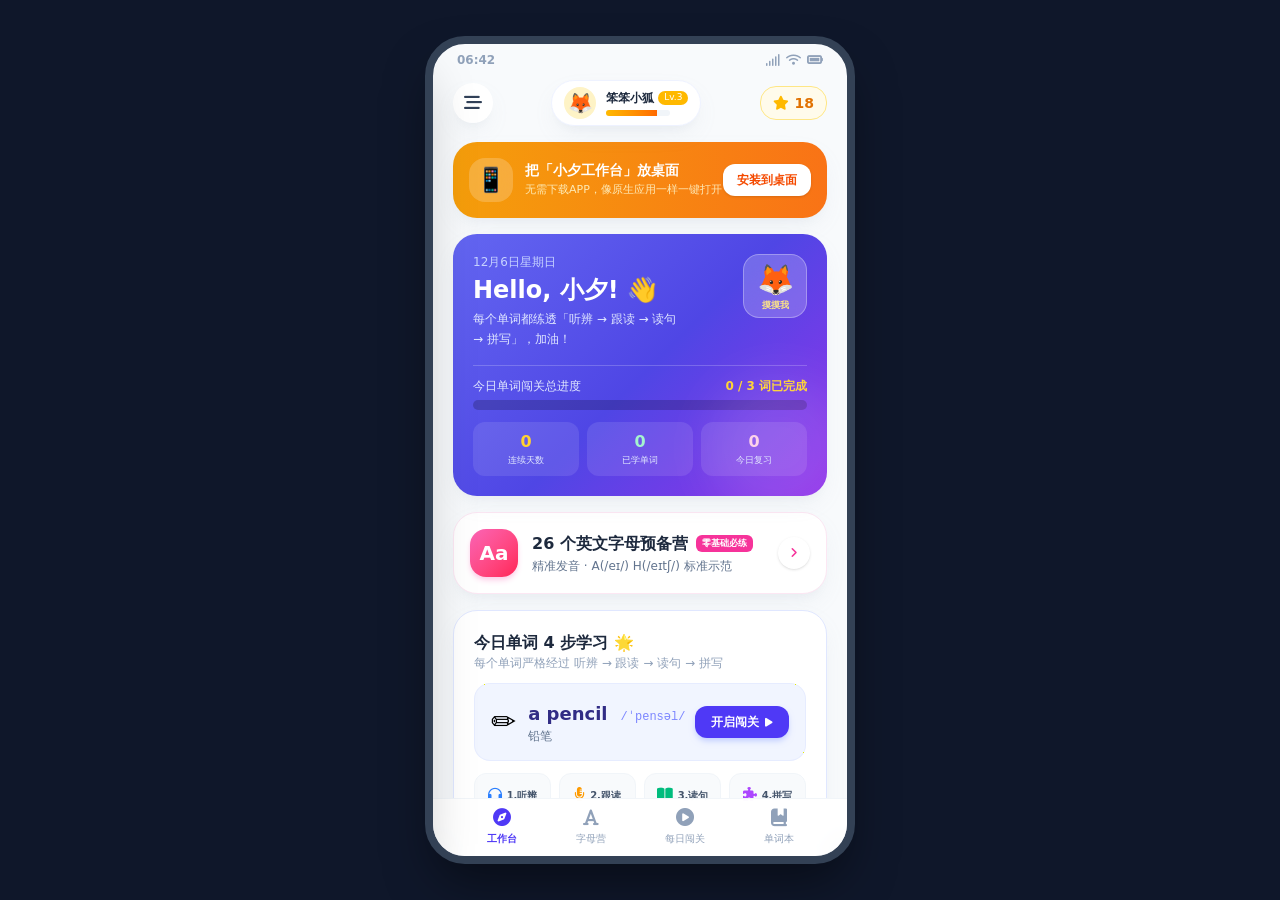
==== commit da74aea2: "Add files via upload" ====
--- a/index.html
+++ b/index.html
@@ -3,7 +3,7 @@
 <head>
   <meta charset="UTF-8" />
   <meta name="viewport" content="width=device-width, initial-scale=1.0, maximum-scale=1.0, user-scalable=no, viewport-fit=cover" />
-  <title>小夕的魔法世界 · 英语学习工作台 v5.5</title>
+  <title>小夕的魔法世界 · 英语学习工作台 v5.6</title>
   
   <!-- Mobile & PWA App Capabilities -->
   <meta name="mobile-web-app-capable" content="yes" />
@@ -18,11 +18,11 @@
 
   <!-- Embedded Web App Manifest for Desktop / Mobile HomeScreen Installation -->
   <link rel="manifest" href="manifest.webmanifest" />
-  <!-- v5.5: all UI dependencies are local for stable mobile/PWA startup -->
+  <!-- v5.6: all UI dependencies are local for stable mobile/PWA startup -->
   <link rel="stylesheet" href="./assets/tailwind.css" />
   <link rel="stylesheet" href="./assets/fontawesome/css/all.min.css" />
   <style id="mobile-color-compat">
-    /* v5.5: critical home cards no longer depend on Tailwind gradient variables.
+    /* v5.6: critical home cards no longer depend on Tailwind gradient variables.
        Use plain sRGB CSS with a solid-color fallback for Safari/older WebViews. */
     #pwaInstallBanner.home-install-banner {
       background-color: #f97316 !important;
@@ -281,7 +281,7 @@
             <option value="8">8 个词 / 天</option>
           </select>
         </div>
-        <p class="text-[11px] text-slate-400 text-center">v5.5 离线儿歌 + 字母/单词本地发音版 · PWA</p>
+        <p class="text-[11px] text-slate-400 text-center">v5.6 Unit 1 试运行版 · Let’s Go 1 · PWA</p>
       </div>
     </aside>
 
@@ -431,7 +431,7 @@
             返回
           </button>
         </div>
-        <!-- v5.5 Offline Nursery-Rhyme Alphabet Song Player -->
+        <!-- v5.6 Offline Nursery-Rhyme Alphabet Song Player -->
         <section class="soft-card p-4 border border-amber-100 bg-gradient-to-br from-amber-50 via-orange-50 to-pink-50 overflow-hidden relative">
           <div class="absolute -right-8 -top-8 w-28 h-28 rounded-full bg-amber-200/30 blur-2xl pointer-events-none"></div>
           <div class="flex items-center gap-3 relative z-10">
@@ -509,7 +509,7 @@
         <div class="flex items-center justify-between">
           <div>
             <h2 class="text-xl font-bold text-slate-800">我的单词果实树</h2>
-            <p class="text-xs text-slate-400">小学新课标 60+ 基础核心词汇库</p>
+            <p class="text-xs text-slate-400">Let’s Go 1 · Unit 1 · Things for School</p>
           </div>
           <button onclick="switchTab('home')" class="text-xs font-bold text-indigo-600 bg-indigo-50 px-3 py-1.5 rounded-full bounce-interactive">
             返回
@@ -524,14 +524,8 @@
           </div>
 
           <div class="flex gap-1.5 overflow-x-auto pb-1 text-xs no-scrollbar" id="categoryFilterBar">
-            <button onclick="selectCategory('all')" id="catBtn-all" class="cat-pill-btn active px-3 py-1.5 rounded-xl font-bold shrink-0 bg-indigo-600 text-white shadow-xs">全部 (62)</button>
-            <button onclick="selectCategory('animals')" id="catBtn-animals" class="cat-pill-btn px-3 py-1.5 rounded-xl font-bold shrink-0 bg-white text-slate-600 border border-slate-200">🐱 动物</button>
-            <button onclick="selectCategory('food')" id="catBtn-food" class="cat-pill-btn px-3 py-1.5 rounded-xl font-bold shrink-0 bg-white text-slate-600 border border-slate-200">🍎 食物水果</button>
-            <button onclick="selectCategory('body_family')" id="catBtn-body_family" class="cat-pill-btn px-3 py-1.5 rounded-xl font-bold shrink-0 bg-white text-slate-600 border border-slate-200">👨‍👩‍👧 身体家庭</button>
-            <button onclick="selectCategory('school')" id="catBtn-school" class="cat-pill-btn px-3 py-1.5 rounded-xl font-bold shrink-0 bg-white text-slate-600 border border-slate-200">✏️ 校园文具</button>
-            <button onclick="selectCategory('colors_numbers')" id="catBtn-colors_numbers" class="cat-pill-btn px-3 py-1.5 rounded-xl font-bold shrink-0 bg-white text-slate-600 border border-slate-200">🎨 颜色数字</button>
-            <button onclick="selectCategory('nature')" id="catBtn-nature" class="cat-pill-btn px-3 py-1.5 rounded-xl font-bold shrink-0 bg-white text-slate-600 border border-slate-200">☀️ 自然天气</button>
-            <button onclick="selectCategory('travel_clothes')" id="catBtn-travel_clothes" class="cat-pill-btn px-3 py-1.5 rounded-xl font-bold shrink-0 bg-white text-slate-600 border border-slate-200">🚗 交通服饰</button>
+            <button onclick="selectCategory('all')" id="catBtn-all" class="cat-pill-btn active px-3 py-1.5 rounded-xl font-bold shrink-0 bg-indigo-600 text-white shadow-xs">全部 (16)</button>
+            <button onclick="selectCategory('unit1')" id="catBtn-unit1" class="cat-pill-btn px-3 py-1.5 rounded-xl font-bold shrink-0 bg-white text-slate-600 border border-slate-200">🎒 Unit 1 · Things for School</button>
           </div>
         </div>
 
@@ -758,71 +752,25 @@
     ];
 
     const WORD_BANK = [
-      { id: 1, category: 'animals', word: 'Dog', translation: '小狗', icon: '🐶', phonetic: '/dɔːɡ/', sentenceEN: 'My dog can run fast.', sentenceCN: '我的小狗跑得很快。' },
-      { id: 2, category: 'animals', word: 'Cat', translation: '小猫', icon: '🐱', phonetic: '/kæt/', sentenceEN: 'The cute cat is sleeping.', sentenceCN: '这只可爱的小猫正在睡觉。' },
-      { id: 3, category: 'animals', word: 'Duck', translation: '鸭子', icon: '🦆', phonetic: '/dʌk/', sentenceEN: 'The yellow duck can swim.', sentenceCN: '这只黄色的鸭子会游泳。' },
-      { id: 4, category: 'animals', word: 'Fish', translation: '小鱼', icon: '🐟', phonetic: '/fɪʃ/', sentenceEN: 'Fish live in the water.', sentenceCN: '小鱼生活在水里。' },
-      { id: 5, category: 'animals', word: 'Bird', translation: '小鸟', icon: '🐦', phonetic: '/bɜːrd/', sentenceEN: 'The little bird is singing.', sentenceCN: '小鸟正在唱歌。' },
-      { id: 6, category: 'animals', word: 'Bear', translation: '大熊', icon: '🐻', phonetic: '/beər/', sentenceEN: 'The brown bear likes honey.', sentenceCN: '棕熊喜欢吃蜂蜜。' },
-      { id: 7, category: 'animals', word: 'Rabbit', translation: '兔子', icon: '🐰', phonetic: '/ˈræbɪt/', sentenceEN: 'The rabbit has long ears.', sentenceCN: '兔子长着长长的耳朵。' },
-      { id: 8, category: 'animals', word: 'Lion', translation: '狮子', icon: '🦁', phonetic: '/ˈlaɪən/', sentenceEN: 'The lion is strong.', sentenceCN: '狮子非常强壮。' },
-      { id: 9, category: 'animals', word: 'Monkey', translation: '猴子', icon: '🐵', phonetic: '/ˈmʌŋki/', sentenceEN: 'The monkey loves bananas.', sentenceCN: '猴子最爱吃香蕉。' },
-      { id: 10, category: 'animals', word: 'Elephant', translation: '大象', icon: '🐘', phonetic: '/ˈelɪfənt/', sentenceEN: 'An elephant has a long nose.', sentenceCN: '大象有一条长鼻子。' },
-      { id: 11, category: 'animals', word: 'Panda', translation: '熊猫', icon: '🐼', phonetic: '/ˈpændə/', sentenceEN: 'Pandas like bamboo.', sentenceCN: '熊猫喜欢吃竹子。' },
-      { id: 12, category: 'animals', word: 'Tiger', translation: '老虎', icon: '🐯', phonetic: '/ˈtaɪɡər/', sentenceEN: 'Look at the big tiger.', sentenceCN: '看那只大老虎。' },
-      { id: 13, category: 'food', word: 'Apple', translation: '苹果', icon: '🍎', phonetic: '/ˈæpl/', sentenceEN: 'I see a sweet red apple.', sentenceCN: '我看到一个甜甜的红苹果。' },
-      { id: 14, category: 'food', word: 'Banana', translation: '香蕉', icon: '🍌', phonetic: '/bəˈnænə/', sentenceEN: 'This yellow banana is yummy.', sentenceCN: '这个黄色的香蕉很好吃。' },
-      { id: 15, category: 'food', word: 'Orange', translation: '桔子', icon: '🍊', phonetic: '/ˈɔːrɪndʒ/', sentenceEN: 'I want a fresh orange.', sentenceCN: '我想吃一个新鲜的桔子。' },
-      { id: 16, category: 'food', word: 'Pear', translation: '鸭梨', icon: '🍐', phonetic: '/peər/', sentenceEN: 'The green pear is juicy.', sentenceCN: '这个绿色的梨水分很多。' },
-      { id: 17, category: 'food', word: 'Milk', translation: '牛奶', icon: '🥛', phonetic: '/mɪlk/', sentenceEN: 'Drink milk every day.', sentenceCN: '每天都要喝牛奶哦。' },
-      { id: 18, category: 'food', word: 'Bread', translation: '面包', icon: '🍞', phonetic: '/bred/', sentenceEN: 'Soft bread for breakfast.', sentenceCN: '早餐吃软软的面包。' },
-      { id: 19, category: 'food', word: 'Water', translation: '水', icon: '💧', phonetic: '/ˈwɔːtər/', sentenceEN: 'Drink fresh water.', sentenceCN: '多喝新鲜的纯净水。' },
-      { id: 20, category: 'food', word: 'Cake', translation: '蛋糕', icon: '🎂', phonetic: '/keɪk/', sentenceEN: 'Happy Birthday cake!', sentenceCN: '生日快乐的大蛋糕！' },
-      { id: 21, category: 'food', word: 'Egg', translation: '鸡蛋', icon: '🥚', phonetic: '/eɡ/', sentenceEN: 'An egg a day is healthy.', sentenceCN: '每天吃一个鸡蛋很健康。' },
-      { id: 22, category: 'food', word: 'Rice', translation: '米饭', icon: '🍚', phonetic: '/raɪs/', sentenceEN: 'We eat rice for dinner.', sentenceCN: '我们晚餐吃香喷喷的米饭。' },
-      { id: 23, category: 'food', word: 'Juice', translation: '果汁', icon: '🧃', phonetic: '/dʒuːs/', sentenceEN: 'Sweet apple juice.', sentenceCN: '甜甜的苹果汁。' },
-      { id: 24, category: 'food', word: 'Ice cream', translation: '冰淇淋', icon: '🍦', phonetic: '/ˌaɪs ˈkriːm/', sentenceEN: 'Cool ice cream in summer.', sentenceCN: '夏天吃冰凉的冰淇淋。' },
-      { id: 25, category: 'body_family', word: 'Eye', translation: '眼睛', icon: '👁️', phonetic: '/aɪ/', sentenceEN: 'Open your bright eyes.', sentenceCN: '睁开你明亮的小眼睛。' },
-      { id: 26, category: 'body_family', word: 'Nose', translation: '鼻子', icon: '👃', phonetic: '/noʊz/', sentenceEN: 'Touch your small nose.', sentenceCN: '摸摸你小小的鼻子。' },
-      { id: 27, category: 'body_family', word: 'Mouth', translation: '嘴巴', icon: '👄', phonetic: '/maʊθ/', sentenceEN: 'Smile with your mouth.', sentenceCN: '用你的小嘴巴微笑。' },
-      { id: 28, category: 'body_family', word: 'Hand', translation: '手', icon: '✋', phonetic: '/hænd/', sentenceEN: 'Clap your hands!', sentenceCN: '拍拍你的双手！' },
-      { id: 29, category: 'body_family', word: 'Foot', translation: '脚', icon: '🦶', phonetic: '/fʊt/', sentenceEN: 'Stamp your foot.', sentenceCN: '跺跺你的小脚丫。' },
-      { id: 30, category: 'body_family', word: 'Head', translation: '头部', icon: '🗣️', phonetic: '/hed/', sentenceEN: 'Nod your head.', sentenceCN: '点点头。' },
-      { id: 31, category: 'body_family', word: 'Dad', translation: '爸爸', icon: '👨', phonetic: '/dæd/', sentenceEN: 'I love my superhero Dad.', sentenceCN: '我爱我的超级英雄爸爸。' },
-      { id: 32, category: 'body_family', word: 'Mom', translation: '妈妈', icon: '👩', phonetic: '/mɑːm/', sentenceEN: 'Mom gives me a hug.', sentenceCN: '妈妈给了我一个拥抱。' },
-      { id: 33, category: 'body_family', word: 'Brother', translation: '兄弟', icon: '👦', phonetic: '/ˈbrʌðər/', sentenceEN: 'My brother plays with me.', sentenceCN: '我的哥哥/弟弟和我一起玩。' },
-      { id: 34, category: 'body_family', word: 'Sister', translation: '姐妹', icon: '👧', phonetic: '/ˈsɪstər/', sentenceEN: 'My sister is smart.', sentenceCN: '我的姐姐/妹妹很聪明。' },
-      { id: 35, category: 'school', word: 'Book', translation: '书本', icon: '📖', phonetic: '/bʊk/', sentenceEN: 'Read a fun storybook.', sentenceCN: '读一本有趣的故事书。' },
-      { id: 36, category: 'school', word: 'Pen', translation: '钢笔', icon: '🖊️', phonetic: '/pen/', sentenceEN: 'Write with a blue pen.', sentenceCN: '用蓝色的笔写字。' },
-      { id: 37, category: 'school', word: 'Pencil', translation: '铅笔', icon: '✏️', phonetic: '/ˈpensl/', sentenceEN: 'Draw with a long pencil.', sentenceCN: '用长铅笔画画。' },
-      { id: 38, category: 'school', word: 'Ruler', translation: '直尺', icon: '📏', phonetic: '/ˈruːlər/', sentenceEN: 'Use a ruler for straight lines.', sentenceCN: '用直尺画直线。' },
-      { id: 39, category: 'school', word: 'Bag', translation: '书包', icon: '🎒', phonetic: '/bæɡ/', sentenceEN: 'Put books in your bag.', sentenceCN: '把书本装进书包里。' },
-      { id: 40, category: 'school', word: 'Desk', translation: '课桌', icon: '🪵', phonetic: '/desk/', sentenceEN: 'Clean your tidy desk.', sentenceCN: '整理好你干净的课桌。' },
-      { id: 41, category: 'school', word: 'Chair', translation: '椅子', icon: '🪑', phonetic: '/tʃeər/', sentenceEN: 'Sit down on the chair.', sentenceCN: '坐在椅子上。' },
-      { id: 42, category: 'school', word: 'Teacher', translation: '老师', icon: '🧑‍🏫', phonetic: '/ˈtiːtʃər/', sentenceEN: 'Say good morning to teacher.', sentenceCN: '向老师问早安。' },
-      { id: 43, category: 'colors_numbers', word: 'Red', translation: '红色', icon: '🔴', phonetic: '/red/', sentenceEN: 'Red like a sweet apple.', sentenceCN: '像红苹果一样的红色。' },
-      { id: 44, category: 'colors_numbers', word: 'Blue', translation: '蓝色', icon: '🔵', phonetic: '/bluː/', sentenceEN: 'The sky is deep blue.', sentenceCN: '天空是蔚蓝色的。' },
-      { id: 45, category: 'colors_numbers', word: 'Yellow', translation: '黄色', icon: '💛', phonetic: '/ˈjeloʊ/', sentenceEN: 'A shiny yellow star.', sentenceCN: '闪闪发光的黄星星。' },
-      { id: 46, category: 'colors_numbers', word: 'Green', translation: '绿色', icon: '🟢', phonetic: '/ɡriːn/', sentenceEN: 'Green grass in spring.', sentenceCN: '春天绿油油的草地。' },
-      { id: 47, category: 'colors_numbers', word: 'One', translation: '数字 1', icon: '1️⃣', phonetic: '/wʌn/', sentenceEN: 'One cute puppy.', sentenceCN: '一只可爱的小狗。' },
-      { id: 48, category: 'colors_numbers', word: 'Two', translation: '数字 2', icon: '2️⃣', phonetic: '/tuː/', sentenceEN: 'Two flying birds.', sentenceCN: '两只飞翔的小鸟。' },
-      { id: 49, category: 'colors_numbers', word: 'Three', translation: '数字 3', icon: '3️⃣', phonetic: '/θriː/', sentenceEN: 'Three red apples.', sentenceCN: '三个红苹果。' },
-      { id: 50, category: 'colors_numbers', word: 'Four', translation: '数字 4', icon: '4️⃣', phonetic: '/fɔːr/', sentenceEN: 'Four green trees.', sentenceCN: '四棵大树。' },
-      { id: 51, category: 'colors_numbers', word: 'Five', translation: '数字 5', icon: '5️⃣', phonetic: '/faɪv/', sentenceEN: 'Give me five!', sentenceCN: '击掌加油！' },
-      { id: 52, category: 'nature', word: 'Sun', translation: '太阳', icon: '☀️', phonetic: '/sʌn/', sentenceEN: 'The sun is big and bright.', sentenceCN: '太阳又大又明亮。' },
-      { id: 53, category: 'nature', word: 'Moon', translation: '月亮', icon: '🌙', phonetic: '/muːn/', sentenceEN: 'The moon shines at night.', sentenceCN: '月亮在夜晚闪耀。' },
-      { id: 54, category: 'nature', word: 'Star', translation: '星星', icon: '🌟', phonetic: '/stɑːr/', sentenceEN: 'Twinkle twinkle little star.', sentenceCN: '一闪一闪小星星。' },
-      { id: 55, category: 'nature', word: 'Rain', translation: '雨水', icon: '🌧️', phonetic: '/reɪn/', sentenceEN: 'Rain falling from clouds.', sentenceCN: '从云朵落下的雨水。' },
-      { id: 56, category: 'nature', word: 'Tree', translation: '大树', icon: '🌳', phonetic: '/triː/', sentenceEN: 'Birds live in the tall tree.', sentenceCN: '小鸟住在高大的树上。' },
-      { id: 57, category: 'nature', word: 'Flower', translation: '鲜花', icon: '🌸', phonetic: '/ˈflaʊər/', sentenceEN: 'Smell the pretty flower.', sentenceCN: '闻闻美丽的花朵。' },
-      { id: 58, category: 'travel_clothes', word: 'Car', translation: '汽车', icon: '🚗', phonetic: '/kɑːr/', sentenceEN: 'The red car goes fast.', sentenceCN: '红色的汽车开得很快。' },
-      { id: 59, category: 'travel_clothes', word: 'Bus', translation: '公交车', icon: '🚌', phonetic: '/bʌs/', sentenceEN: 'Take a school bus.', sentenceCN: '乘坐校车去上学。' },
-      { id: 60, category: 'travel_clothes', word: 'Bike', translation: '自行车', icon: '🚲', phonetic: '/baɪk/', sentenceEN: 'Ride a small bike.', sentenceCN: '骑一辆小自行车。' },
-      { id: 61, category: 'travel_clothes', word: 'Hat', translation: '帽子', icon: '🎩', phonetic: '/hæt/', sentenceEN: 'Wear a warm hat.', sentenceCN: '戴上一顶温暖的帽子。' },
-      { id: 62, category: 'travel_clothes', word: 'Shoes', translation: '鞋子', icon: '👟', phonetic: '/ʃuːz/', sentenceEN: 'Put on your new shoes.', sentenceCN: '穿上你的新鞋子。' }
+      { id: 1, unit: 1, category: 'unit1', word: 'Pencil', displayWord: 'a pencil', translation: '铅笔', icon: '✏️', phonetic: '/ˈpensəl/', sentenceEN: 'It is a pencil.', sentenceCN: '这是一支铅笔。' },
+      { id: 2, unit: 1, category: 'unit1', word: 'Pen', displayWord: 'a pen', translation: '钢笔', icon: '🖊️', phonetic: '/pen/', sentenceEN: 'It is a pen.', sentenceCN: '这是一支钢笔。' },
+      { id: 3, unit: 1, category: 'unit1', word: 'Bag', displayWord: 'a bag', translation: '书包', icon: '🎒', phonetic: '/bæɡ/', sentenceEN: 'It is a bag.', sentenceCN: '这是一个书包。' },
+      { id: 4, unit: 1, category: 'unit1', word: 'Book', displayWord: 'a book', translation: '书', icon: '📖', phonetic: '/bʊk/', sentenceEN: 'It is a book.', sentenceCN: '这是一本书。' },
+      { id: 5, unit: 1, category: 'unit1', word: 'Desk', displayWord: 'a desk', translation: '课桌', icon: '🪵', phonetic: '/desk/', sentenceEN: 'It is a desk.', sentenceCN: '这是一张课桌。' },
+      { id: 6, unit: 1, category: 'unit1', word: 'Chair', displayWord: 'a chair', translation: '椅子', icon: '🪑', phonetic: '/tʃer/', sentenceEN: 'It is a chair.', sentenceCN: '这是一把椅子。' },
+      { id: 7, unit: 1, category: 'unit1', word: 'Ruler', displayWord: 'a ruler', translation: '尺子', icon: '📏', phonetic: '/ˈruːlər/', sentenceEN: 'It is a ruler.', sentenceCN: '这是一把尺子。' },
+      { id: 8, unit: 1, category: 'unit1', word: 'Eraser', displayWord: 'an eraser', translation: '橡皮', icon: '🧽', phonetic: '/ɪˈreɪsər/', sentenceEN: 'It is an eraser.', sentenceCN: '这是一块橡皮。' },
+      { id: 9, unit: 1, category: 'unit1', word: 'Map', displayWord: 'a map', translation: '地图', icon: '🗺️', phonetic: '/mæp/', sentenceEN: 'This is a map.', sentenceCN: '这是一张地图。' },
+      { id: 10, unit: 1, category: 'unit1', word: 'Marker', displayWord: 'a marker', translation: '记号笔', icon: '🖊️', phonetic: '/ˈmɑːrkər/', sentenceEN: 'This is a marker.', sentenceCN: '这是一支记号笔。' },
+      { id: 11, unit: 1, category: 'unit1', word: 'Globe', displayWord: 'a globe', translation: '地球仪', icon: '🌍', phonetic: '/ɡloʊb/', sentenceEN: 'This is a globe.', sentenceCN: '这是一个地球仪。' },
+      { id: 12, unit: 1, category: 'unit1', word: 'Table', displayWord: 'a table', translation: '桌子', icon: '🛋️', phonetic: '/ˈteɪbəl/', sentenceEN: 'This is a table.', sentenceCN: '这是一张桌子。' },
+      { id: 13, unit: 1, category: 'unit1', word: 'Board', displayWord: 'a board', translation: '黑板', icon: '📋', phonetic: '/bɔːrd/', sentenceEN: 'This is a board.', sentenceCN: '这是一块黑板。' },
+      { id: 14, unit: 1, category: 'unit1', word: 'Wastebasket', displayWord: 'a wastebasket', translation: '废纸篓', icon: '🗑️', phonetic: '/ˈweɪstˌbæskɪt/', sentenceEN: 'This is a wastebasket.', sentenceCN: '这是一个废纸篓。' },
+      { id: 15, unit: 1, category: 'unit1', word: 'Poster', displayWord: 'a poster', translation: '海报', icon: '🖼️', phonetic: '/ˈpoʊstər/', sentenceEN: 'This is a poster.', sentenceCN: '这是一张海报。' },
+      { id: 16, unit: 1, category: 'unit1', word: 'Crayon', displayWord: 'a crayon', translation: '蜡笔', icon: '🖍️', phonetic: '/ˈkreɪɑːn/', sentenceEN: 'This is a crayon.', sentenceCN: '这是一支蜡笔。' }
     ];
 
-    const STORAGE_KEY = 'xiaoxiEnglishV4State';
+    const STORAGE_KEY = 'xiaoxiEnglishV56Unit1State';
     const REVIEW_INTERVALS_DAYS = [1, 2, 4, 8, 16];
 
     function todayKey() {
@@ -904,7 +852,7 @@
       saveAppState();
     }
 
-    // v5.5 stable local recorder state (replaces Web Speech Recognition on mobile/PWA)
+    // v5.6 stable local recorder state (replaces Web Speech Recognition on mobile/PWA)
     let activeMediaRecorder = null;
     let activeMicStream = null;
     let voiceChunks = [];
@@ -1031,7 +979,7 @@
       return waitSpeech(settleMs, runId);
     }
 
-    const WORD_AUDIO_VERSION = 'v5.5.0';
+    const WORD_AUDIO_VERSION = 'v5.6.0';
 
     function slugifyWordAudio(text) {
       return String(text || '')
@@ -1052,7 +1000,7 @@
       if (!item) return null;
       stopAllAudio();
 
-      // v5.5: reuse one real <audio> element. Android Chrome/PWA is more
+      // v5.6: reuse one real <audio> element. Android Chrome/PWA is more
       // reliable with a persistent media element than with a new Audio()
       // object created for every tap.
       const audio = document.getElementById('wordAudioPlayer');
@@ -1080,7 +1028,7 @@
     async function speakWord(text, lang = 'en-US', rate = 0.82) {
       if (!text) return false;
 
-      // v5.5: Daily Challenge vocabulary is always local-first.
+      // v5.6: Daily Challenge vocabulary is always local-first.
       // IMPORTANT: call audio.play() in the same user-gesture turn on Android/PWA.
       // Do not insert cancel -> timeout -> speak between the tap and playback.
       const localItem = findLocalWord(text);
@@ -1180,9 +1128,9 @@
       try { await audio.play(); } catch (e) {}
     }
 
-    // --- v5.5 verified offline alphabet pack ---
-    const ALPHABET_PACK_CACHE = 'xiaoxi-alphabet-pack-v5.5.0';
-    const LETTER_AUDIO_VERSION = 'v5.5.0';
+    // --- v5.6 verified offline alphabet pack ---
+    const ALPHABET_PACK_CACHE = 'xiaoxi-alphabet-pack-v5.6.0';
+    const LETTER_AUDIO_VERSION = 'v5.6.0';
     let alphabetPackPromise = null;
 
     async function ensureAlphabetPack() {
@@ -1446,7 +1394,7 @@
 
       const targetWord = WORD_BANK[appState.currentWordIndex] || WORD_BANK[0];
       document.getElementById('previewWordIcon').innerText = targetWord.icon;
-      document.getElementById('previewWordText').innerText = targetWord.word;
+      document.getElementById('previewWordText').innerText = targetWord.displayWord || targetWord.word;
       document.getElementById('previewWordPhonetic').innerText = targetWord.phonetic;
       document.getElementById('previewWordTrans').innerText = targetWord.translation;
       const learned = Object.values(appState.wordProgress || {}).filter(p => p.learnedCount > 0).length;
@@ -1477,7 +1425,7 @@
         el.onclick = () => speakWord(item.word);
         el.innerHTML = `
           <span class="text-2xl block mb-1">${item.icon}</span>
-          <span class="font-fredoka font-bold text-xs text-slate-800 block truncate">${item.word}</span>
+          <span class="font-fredoka font-bold text-xs text-slate-800 block truncate">${item.displayWord || item.word}</span>
           <span class="text-[9px] text-slate-400 block">${isMastered ? '已掌握' : '待解锁'}</span>
         `;
         container.appendChild(el);
@@ -1523,7 +1471,7 @@
       const stepIndex = appState.currentStepIndex;
 
       document.getElementById('questWordIndexText').innerText = appState.currentWordIndex + 1;
-      document.getElementById('questWordTargetText').innerText = word.word;
+      document.getElementById('questWordTargetText').innerText = word.displayWord || word.word;
 
       const dots = document.getElementById('stepDotsContainer').children;
       for (let i = 0; i < 4; i++) {
@@ -1618,7 +1566,7 @@
           </div>
 
           <div>
-            <h2 class="font-fredoka font-bold text-3xl text-slate-800">${word.word}</h2>
+            <h2 class="font-fredoka font-bold text-3xl text-slate-800">${word.displayWord || word.word}</h2>
             <p class="text-xs text-indigo-500 font-mono mt-0.5">${word.phonetic}</p>
             <p class="text-xs text-slate-400 mt-0.5">${word.translation}</p>
           </div>
@@ -2016,7 +1964,7 @@
       if (appState.currentWordIndex < WORD_BANK.length - 1 && appState.completedWordsCount < appState.dailyLimit) {
         showCustomModal(
           `🎉 太棒了，小夕！`,
-          `你完成了单词 "${word.word}" 的听辨、跟读、读句、拼写全部关卡！继续挑战下一个单词吧！`,
+          `你完成了 “${word.displayWord || word.word}” 的听辨、跟读、读句、拼写全部关卡！继续挑战下一个单词吧！`,
           () => {
             appState.currentWordIndex += 1;
             appState.currentStepIndex = 0;
@@ -2093,7 +2041,8 @@
       const filtered = WORD_BANK.filter(item => {
         const matchesCat = (selectedCat === 'all') || (item.category === selectedCat);
         const matchesSearch = !searchVal || 
-          item.word.toLowerCase().includes(searchVal) || 
+          item.word.toLowerCase().includes(searchVal) ||
+          (item.displayWord || '').toLowerCase().includes(searchVal) ||
           item.translation.includes(searchVal);
 
         return matchesCat && matchesSearch;
@@ -2122,11 +2071,11 @@
       items.forEach(item => {
         const card = document.createElement('div');
         card.className = 'soft-card p-3.5 text-center border border-slate-100 bounce-interactive cursor-pointer hover:border-indigo-300 relative overflow-hidden';
-        card.onclick = () => speakWord(`${item.word}. ${item.translation}`);
+        card.onclick = () => speakWord(item.word);
         
         card.innerHTML = `
           <span class="text-3xl block mb-1.5">${item.icon}</span>
-          <h3 class="font-fredoka font-bold text-base text-slate-800">${item.word}</h3>
+          <h3 class="font-fredoka font-bold text-base text-slate-800">${item.displayWord || item.word}</h3>
           <p class="text-[11px] text-indigo-500 font-mono">${item.phonetic}</p>
           <p class="text-xs text-slate-500 mt-0.5 font-medium">${item.translation}</p>
           <div class="mt-2 flex items-center justify-center gap-1 text-[10px] text-indigo-600 font-bold bg-indigo-50 rounded-lg py-1 px-2">
@@ -2147,10 +2096,10 @@
       check('全部字母有例词数据', ALPHABET.every(x => x.word));
       check('单词ID唯一', new Set(WORD_BANK.map(x => x.id)).size === WORD_BANK.length);
       check('全部单词有音标/释义/例句', WORD_BANK.every(x => x.word && x.translation && /^\/.+\/$/.test(x.phonetic) && x.sentenceEN));
-      check('Rice音标已修正', WORD_BANK.find(x => x.word === 'Rice')?.phonetic === '/raɪs/');
+      check('Unit 1 共16词', WORD_BANK.length === 16 && WORD_BANK.every(x => x.unit === 1));
       check('核心函数存在', ['toggleOfflineAlphabetSong','restartOfflineAlphabetSong','speakWord','renderAlphabetGrid','renderQuestStep','ensureAlphabetPack','startVoiceRecord','stopVoiceRecord','playLastVoiceRecording','saveState','loadState'].every(n => typeof window[n] === 'function'));
       check('字母营使用本地离线音频', document.getElementById('alphabetSongAudio')?.getAttribute('src') === './audio/alphabet_song.mp3');
-      check('v5.5 不再依赖 Web Speech Recognition', !('activeRecognition' in window));
+      check('v5.6 不再依赖 Web Speech Recognition', !('activeRecognition' in window));
       check('本地录音函数存在', typeof startVoiceRecord === 'function' && typeof stopVoiceRecord === 'function');
       check('A-Z 字母卡使用本地 MP3 播放函数', typeof window.playLocalLetter === 'function');
       check('字母卡均为可点击按钮', document.querySelectorAll('#alphabetGrid button.alphabet-card').length === 26);
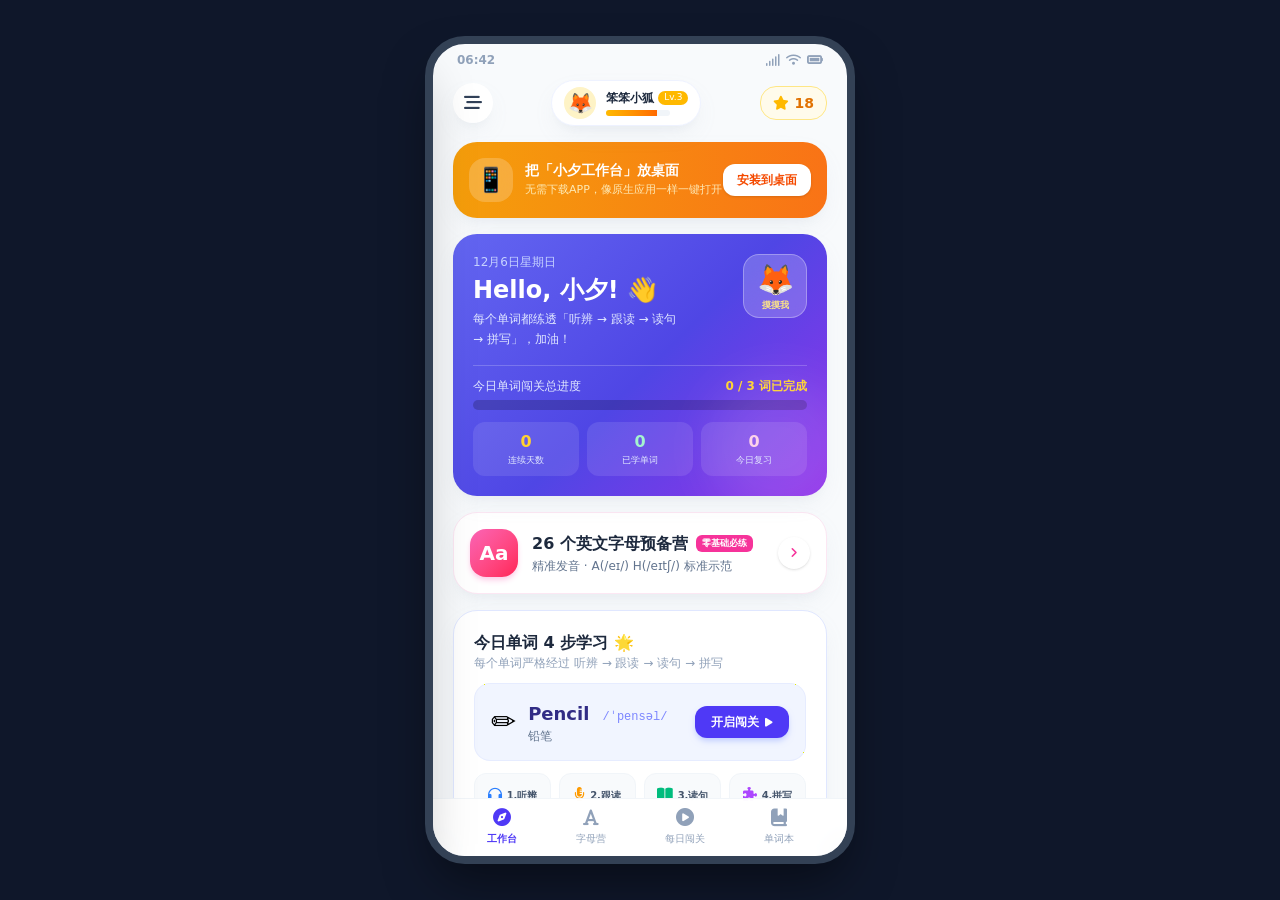
==== commit dbe3702d: "Add files via upload" ====
--- a/index.html
+++ b/index.html
@@ -3,7 +3,7 @@
 <head>
   <meta charset="UTF-8" />
   <meta name="viewport" content="width=device-width, initial-scale=1.0, maximum-scale=1.0, user-scalable=no, viewport-fit=cover" />
-  <title>小夕的魔法世界 · 英语学习工作台 v5.6</title>
+  <title>小夕的魔法世界 · 英语学习工作台 v5.5</title>
   
   <!-- Mobile & PWA App Capabilities -->
   <meta name="mobile-web-app-capable" content="yes" />
@@ -18,11 +18,11 @@
 
   <!-- Embedded Web App Manifest for Desktop / Mobile HomeScreen Installation -->
   <link rel="manifest" href="manifest.webmanifest" />
-  <!-- v5.6: all UI dependencies are local for stable mobile/PWA startup -->
+  <!-- v5.5: all UI dependencies are local for stable mobile/PWA startup -->
   <link rel="stylesheet" href="./assets/tailwind.css" />
   <link rel="stylesheet" href="./assets/fontawesome/css/all.min.css" />
   <style id="mobile-color-compat">
-    /* v5.6: critical home cards no longer depend on Tailwind gradient variables.
+    /* v5.5: critical home cards no longer depend on Tailwind gradient variables.
        Use plain sRGB CSS with a solid-color fallback for Safari/older WebViews. */
     #pwaInstallBanner.home-install-banner {
       background-color: #f97316 !important;
@@ -250,7 +250,7 @@
             <div class="w-8 h-8 rounded-xl bg-emerald-500 text-white flex items-center justify-center">
               <i class="fa-solid fa-apple-whole text-xs"></i>
             </div>
-            <span>我的单词果实树</span>
+            <span>Unit 1 单词本</span>
             <i class="fa-solid fa-chevron-right ml-auto text-xs opacity-40"></i>
           </button>
 
@@ -281,7 +281,7 @@
             <option value="8">8 个词 / 天</option>
           </select>
         </div>
-        <p class="text-[11px] text-slate-400 text-center">v5.6 Unit 1 试运行版 · Let’s Go 1 · PWA</p>
+        <p class="text-[11px] text-slate-400 text-center">v5.7 Unit 1 · 单词 + a/an 短语双层学习版 · PWA</p>
       </div>
     </aside>
 
@@ -431,7 +431,7 @@
             返回
           </button>
         </div>
-        <!-- v5.6 Offline Nursery-Rhyme Alphabet Song Player -->
+        <!-- v5.5 Offline Nursery-Rhyme Alphabet Song Player -->
         <section class="soft-card p-4 border border-amber-100 bg-gradient-to-br from-amber-50 via-orange-50 to-pink-50 overflow-hidden relative">
           <div class="absolute -right-8 -top-8 w-28 h-28 rounded-full bg-amber-200/30 blur-2xl pointer-events-none"></div>
           <div class="flex items-center gap-3 relative z-10">
@@ -508,8 +508,8 @@
       <div id="viewWords" class="space-y-4 hidden">
         <div class="flex items-center justify-between">
           <div>
-            <h2 class="text-xl font-bold text-slate-800">我的单词果实树</h2>
-            <p class="text-xs text-slate-400">Let’s Go 1 · Unit 1 · Things for School</p>
+            <h2 class="text-xl font-bold text-slate-800">Unit 1 单词本</h2>
+            <p class="text-xs text-slate-400">Let’s Go 1 · Unit 1 · 单词本只记单词本体</p>
           </div>
           <button onclick="switchTab('home')" class="text-xs font-bold text-indigo-600 bg-indigo-50 px-3 py-1.5 rounded-full bounce-interactive">
             返回
@@ -525,7 +525,7 @@
 
           <div class="flex gap-1.5 overflow-x-auto pb-1 text-xs no-scrollbar" id="categoryFilterBar">
             <button onclick="selectCategory('all')" id="catBtn-all" class="cat-pill-btn active px-3 py-1.5 rounded-xl font-bold shrink-0 bg-indigo-600 text-white shadow-xs">全部 (16)</button>
-            <button onclick="selectCategory('unit1')" id="catBtn-unit1" class="cat-pill-btn px-3 py-1.5 rounded-xl font-bold shrink-0 bg-white text-slate-600 border border-slate-200">🎒 Unit 1 · Things for School</button>
+            <button onclick="selectCategory('unit1')" id="catBtn-unit1" class="cat-pill-btn px-3 py-1.5 rounded-xl font-bold shrink-0 bg-white text-slate-600 border border-slate-200">🎒 Unit 1 校园用品</button>
           </div>
         </div>
 
@@ -752,25 +752,25 @@
     ];
 
     const WORD_BANK = [
-      { id: 1, unit: 1, category: 'unit1', word: 'Pencil', displayWord: 'a pencil', translation: '铅笔', icon: '✏️', phonetic: '/ˈpensəl/', sentenceEN: 'It is a pencil.', sentenceCN: '这是一支铅笔。' },
-      { id: 2, unit: 1, category: 'unit1', word: 'Pen', displayWord: 'a pen', translation: '钢笔', icon: '🖊️', phonetic: '/pen/', sentenceEN: 'It is a pen.', sentenceCN: '这是一支钢笔。' },
-      { id: 3, unit: 1, category: 'unit1', word: 'Bag', displayWord: 'a bag', translation: '书包', icon: '🎒', phonetic: '/bæɡ/', sentenceEN: 'It is a bag.', sentenceCN: '这是一个书包。' },
-      { id: 4, unit: 1, category: 'unit1', word: 'Book', displayWord: 'a book', translation: '书', icon: '📖', phonetic: '/bʊk/', sentenceEN: 'It is a book.', sentenceCN: '这是一本书。' },
-      { id: 5, unit: 1, category: 'unit1', word: 'Desk', displayWord: 'a desk', translation: '课桌', icon: '🪵', phonetic: '/desk/', sentenceEN: 'It is a desk.', sentenceCN: '这是一张课桌。' },
-      { id: 6, unit: 1, category: 'unit1', word: 'Chair', displayWord: 'a chair', translation: '椅子', icon: '🪑', phonetic: '/tʃer/', sentenceEN: 'It is a chair.', sentenceCN: '这是一把椅子。' },
-      { id: 7, unit: 1, category: 'unit1', word: 'Ruler', displayWord: 'a ruler', translation: '尺子', icon: '📏', phonetic: '/ˈruːlər/', sentenceEN: 'It is a ruler.', sentenceCN: '这是一把尺子。' },
-      { id: 8, unit: 1, category: 'unit1', word: 'Eraser', displayWord: 'an eraser', translation: '橡皮', icon: '🧽', phonetic: '/ɪˈreɪsər/', sentenceEN: 'It is an eraser.', sentenceCN: '这是一块橡皮。' },
-      { id: 9, unit: 1, category: 'unit1', word: 'Map', displayWord: 'a map', translation: '地图', icon: '🗺️', phonetic: '/mæp/', sentenceEN: 'This is a map.', sentenceCN: '这是一张地图。' },
-      { id: 10, unit: 1, category: 'unit1', word: 'Marker', displayWord: 'a marker', translation: '记号笔', icon: '🖊️', phonetic: '/ˈmɑːrkər/', sentenceEN: 'This is a marker.', sentenceCN: '这是一支记号笔。' },
-      { id: 11, unit: 1, category: 'unit1', word: 'Globe', displayWord: 'a globe', translation: '地球仪', icon: '🌍', phonetic: '/ɡloʊb/', sentenceEN: 'This is a globe.', sentenceCN: '这是一个地球仪。' },
-      { id: 12, unit: 1, category: 'unit1', word: 'Table', displayWord: 'a table', translation: '桌子', icon: '🛋️', phonetic: '/ˈteɪbəl/', sentenceEN: 'This is a table.', sentenceCN: '这是一张桌子。' },
-      { id: 13, unit: 1, category: 'unit1', word: 'Board', displayWord: 'a board', translation: '黑板', icon: '📋', phonetic: '/bɔːrd/', sentenceEN: 'This is a board.', sentenceCN: '这是一块黑板。' },
-      { id: 14, unit: 1, category: 'unit1', word: 'Wastebasket', displayWord: 'a wastebasket', translation: '废纸篓', icon: '🗑️', phonetic: '/ˈweɪstˌbæskɪt/', sentenceEN: 'This is a wastebasket.', sentenceCN: '这是一个废纸篓。' },
-      { id: 15, unit: 1, category: 'unit1', word: 'Poster', displayWord: 'a poster', translation: '海报', icon: '🖼️', phonetic: '/ˈpoʊstər/', sentenceEN: 'This is a poster.', sentenceCN: '这是一张海报。' },
-      { id: 16, unit: 1, category: 'unit1', word: 'Crayon', displayWord: 'a crayon', translation: '蜡笔', icon: '🖍️', phonetic: '/ˈkreɪɑːn/', sentenceEN: 'This is a crayon.', sentenceCN: '这是一支蜡笔。' }
+      { id: 1, category: 'unit1', word: 'Pencil', translation: '铅笔', phrase: 'a pencil', phraseTranslation: '一支铅笔', article: 'a', icon: '✏️', phonetic: '/ˈpensəl/', sentenceEN: 'a pencil', sentenceCN: '一支铅笔' },
+      { id: 2, category: 'unit1', word: 'Pen', translation: '钢笔', phrase: 'a pen', phraseTranslation: '一支钢笔', article: 'a', icon: '🖊️', phonetic: '/pen/', sentenceEN: 'a pen', sentenceCN: '一支钢笔' },
+      { id: 3, category: 'unit1', word: 'Bag', translation: '书包', phrase: 'a bag', phraseTranslation: '一个书包', article: 'a', icon: '🎒', phonetic: '/bæɡ/', sentenceEN: 'a bag', sentenceCN: '一个书包' },
+      { id: 4, category: 'unit1', word: 'Book', translation: '书', phrase: 'a book', phraseTranslation: '一本书', article: 'a', icon: '📖', phonetic: '/bʊk/', sentenceEN: 'a book', sentenceCN: '一本书' },
+      { id: 5, category: 'unit1', word: 'Desk', translation: '课桌', phrase: 'a desk', phraseTranslation: '一张课桌', article: 'a', icon: '🪵', phonetic: '/desk/', sentenceEN: 'a desk', sentenceCN: '一张课桌' },
+      { id: 6, category: 'unit1', word: 'Chair', translation: '椅子', phrase: 'a chair', phraseTranslation: '一把椅子', article: 'a', icon: '🪑', phonetic: '/tʃer/', sentenceEN: 'a chair', sentenceCN: '一把椅子' },
+      { id: 7, category: 'unit1', word: 'Ruler', translation: '尺子', phrase: 'a ruler', phraseTranslation: '一把尺子', article: 'a', icon: '📏', phonetic: '/ˈruːlər/', sentenceEN: 'a ruler', sentenceCN: '一把尺子' },
+      { id: 8, category: 'unit1', word: 'Eraser', translation: '橡皮', phrase: 'an eraser', phraseTranslation: '一块橡皮', article: 'an', icon: '🧽', phonetic: '/ɪˈreɪsər/', sentenceEN: 'an eraser', sentenceCN: '一块橡皮' },
+      { id: 9, category: 'unit1', word: 'Map', translation: '地图', phrase: 'a map', phraseTranslation: '一张地图', article: 'a', icon: '🗺️', phonetic: '/mæp/', sentenceEN: 'a map', sentenceCN: '一张地图' },
+      { id: 10, category: 'unit1', word: 'Marker', translation: '马克笔', phrase: 'a marker', phraseTranslation: '一支马克笔', article: 'a', icon: '🖍️', phonetic: '/ˈmɑːrkər/', sentenceEN: 'a marker', sentenceCN: '一支马克笔' },
+      { id: 11, category: 'unit1', word: 'Globe', translation: '地球仪', phrase: 'a globe', phraseTranslation: '一个地球仪', article: 'a', icon: '🌍', phonetic: '/ɡloʊb/', sentenceEN: 'a globe', sentenceCN: '一个地球仪' },
+      { id: 12, category: 'unit1', word: 'Table', translation: '桌子', phrase: 'a table', phraseTranslation: '一张桌子', article: 'a', icon: '🪑', phonetic: '/ˈteɪbəl/', sentenceEN: 'a table', sentenceCN: '一张桌子' },
+      { id: 13, category: 'unit1', word: 'Board', translation: '黑板', phrase: 'a board', phraseTranslation: '一块黑板', article: 'a', icon: '⬛', phonetic: '/bɔːrd/', sentenceEN: 'a board', sentenceCN: '一块黑板' },
+      { id: 14, category: 'unit1', word: 'Wastebasket', translation: '废纸篓', phrase: 'a wastebasket', phraseTranslation: '一个废纸篓', article: 'a', icon: '🗑️', phonetic: '/ˈweɪstˌbæskɪt/', sentenceEN: 'a wastebasket', sentenceCN: '一个废纸篓' },
+      { id: 15, category: 'unit1', word: 'Poster', translation: '海报', phrase: 'a poster', phraseTranslation: '一张海报', article: 'a', icon: '🖼️', phonetic: '/ˈpoʊstər/', sentenceEN: 'a poster', sentenceCN: '一张海报' },
+      { id: 16, category: 'unit1', word: 'Crayon', translation: '蜡笔', phrase: 'a crayon', phraseTranslation: '一支蜡笔', article: 'a', icon: '🖍️', phonetic: '/ˈkreɪɑːn/', sentenceEN: 'a crayon', sentenceCN: '一支蜡笔' }
     ];
 
-    const STORAGE_KEY = 'xiaoxiEnglishV56Unit1State';
+    const STORAGE_KEY = 'xiaoxiEnglishV57Unit1State';
     const REVIEW_INTERVALS_DAYS = [1, 2, 4, 8, 16];
 
     function todayKey() {
@@ -852,7 +852,7 @@
       saveAppState();
     }
 
-    // v5.6 stable local recorder state (replaces Web Speech Recognition on mobile/PWA)
+    // v5.5 stable local recorder state (replaces Web Speech Recognition on mobile/PWA)
     let activeMediaRecorder = null;
     let activeMicStream = null;
     let voiceChunks = [];
@@ -979,7 +979,7 @@
       return waitSpeech(settleMs, runId);
     }
 
-    const WORD_AUDIO_VERSION = 'v5.6.0';
+    const WORD_AUDIO_VERSION = 'v5.7.0';
 
     function slugifyWordAudio(text) {
       return String(text || '')
@@ -995,47 +995,59 @@
       return WORD_BANK.find(item => String(item.word).toLowerCase() === key) || null;
     }
 
-    function playLocalWordAudio(text) {
-      const item = findLocalWord(text);
-      if (!item) return null;
+    function findLocalPhrase(text) {
+      const key = String(text || '').trim().toLowerCase();
+      if (!key) return null;
+      return WORD_BANK.find(item => String(item.phrase || '').toLowerCase() === key) || null;
+    }
+
+    function playLocalUnitAudio(item, kind = 'word') {
+      if (!item) return Promise.resolve(false);
       stopAllAudio();
-
-      // v5.6: reuse one real <audio> element. Android Chrome/PWA is more
-      // reliable with a persistent media element than with a new Audio()
-      // object created for every tap.
       const audio = document.getElementById('wordAudioPlayer');
       if (!audio) return Promise.resolve(false);
-      const base = new URL(`audio/words/${slugifyWordAudio(item.word)}.mp3`, document.baseURI);
+      const folder = kind === 'phrase' ? 'phrases' : 'words';
+      const base = new URL(`audio/${folder}/${slugifyWordAudio(item.word)}.mp3`, document.baseURI);
       base.searchParams.set('v', WORD_AUDIO_VERSION);
       audio.src = base.href;
       audio.preload = 'auto';
       audio.currentTime = 0;
       currentPlayingAudio = audio;
-      audio.onended = () => {
-        if (currentPlayingAudio === audio) currentPlayingAudio = null;
-      };
+      audio.onended = () => { if (currentPlayingAudio === audio) currentPlayingAudio = null; };
       audio.onerror = () => {
         if (currentPlayingAudio === audio) currentPlayingAudio = null;
-        console.warn('[word-audio] failed:', audio.currentSrc || audio.src, audio.error);
+        console.warn(`[${kind}-audio] failed:`, audio.currentSrc || audio.src, audio.error);
       };
       try { audio.load(); } catch (e) {}
       return audio.play().then(() => true).catch(err => {
-        console.warn('[word-audio] play rejected:', base.href, err);
+        console.warn(`[${kind}-audio] play rejected:`, base.href, err);
         return false;
       });
     }
 
+    function playLocalWordAudio(text) {
+      return playLocalUnitAudio(findLocalWord(text), 'word');
+    }
+
+    function playLocalPhraseAudio(text) {
+      return playLocalUnitAudio(findLocalPhrase(text), 'phrase');
+    }
+
     async function speakWord(text, lang = 'en-US', rate = 0.82) {
       if (!text) return false;
 
-      // v5.6: Daily Challenge vocabulary is always local-first.
+      // v5.5: Daily Challenge vocabulary is always local-first.
       // IMPORTANT: call audio.play() in the same user-gesture turn on Android/PWA.
       // Do not insert cancel -> timeout -> speak between the tap and playback.
+      const phraseItem = findLocalPhrase(text);
+      if (phraseItem) {
+        const ok = await playLocalPhraseAudio(phraseItem.phrase);
+        if (ok) return true;
+      }
       const localItem = findLocalWord(text);
       if (localItem) {
         const ok = await playLocalWordAudio(localItem.word);
         if (ok) return true;
-        // Only fall back to system TTS if the local file cannot be played.
       }
 
       stopAllAudio();
@@ -1128,9 +1140,9 @@
       try { await audio.play(); } catch (e) {}
     }
 
-    // --- v5.6 verified offline alphabet pack ---
-    const ALPHABET_PACK_CACHE = 'xiaoxi-alphabet-pack-v5.6.0';
-    const LETTER_AUDIO_VERSION = 'v5.6.0';
+    // --- v5.5 verified offline alphabet pack ---
+    const ALPHABET_PACK_CACHE = 'xiaoxi-alphabet-pack-v5.5.0';
+    const LETTER_AUDIO_VERSION = 'v5.5.0';
     let alphabetPackPromise = null;
 
     async function ensureAlphabetPack() {
@@ -1394,7 +1406,7 @@
 
       const targetWord = WORD_BANK[appState.currentWordIndex] || WORD_BANK[0];
       document.getElementById('previewWordIcon').innerText = targetWord.icon;
-      document.getElementById('previewWordText').innerText = targetWord.displayWord || targetWord.word;
+      document.getElementById('previewWordText').innerText = targetWord.word;
       document.getElementById('previewWordPhonetic').innerText = targetWord.phonetic;
       document.getElementById('previewWordTrans').innerText = targetWord.translation;
       const learned = Object.values(appState.wordProgress || {}).filter(p => p.learnedCount > 0).length;
@@ -1425,7 +1437,7 @@
         el.onclick = () => speakWord(item.word);
         el.innerHTML = `
           <span class="text-2xl block mb-1">${item.icon}</span>
-          <span class="font-fredoka font-bold text-xs text-slate-800 block truncate">${item.displayWord || item.word}</span>
+          <span class="font-fredoka font-bold text-xs text-slate-800 block truncate">${item.word}</span>
           <span class="text-[9px] text-slate-400 block">${isMastered ? '已掌握' : '待解锁'}</span>
         `;
         container.appendChild(el);
@@ -1471,7 +1483,7 @@
       const stepIndex = appState.currentStepIndex;
 
       document.getElementById('questWordIndexText').innerText = appState.currentWordIndex + 1;
-      document.getElementById('questWordTargetText').innerText = word.displayWord || word.word;
+      document.getElementById('questWordTargetText').innerText = word.word;
 
       const dots = document.getElementById('stepDotsContainer').children;
       for (let i = 0; i < 4; i++) {
@@ -1566,9 +1578,26 @@
           </div>
 
           <div>
-            <h2 class="font-fredoka font-bold text-3xl text-slate-800">${word.displayWord || word.word}</h2>
+            <h2 class="font-fredoka font-bold text-3xl text-slate-800">${word.word}</h2>
             <p class="text-xs text-indigo-500 font-mono mt-0.5">${word.phonetic}</p>
-            <p class="text-xs text-slate-400 mt-0.5">${word.translation}</p>
+            <p class="text-sm text-slate-500 mt-1 font-bold">${word.translation}</p>
+            <button onclick="speakWord('${word.word}')" class="mt-2 px-3 py-1.5 rounded-xl bg-indigo-50 text-indigo-600 text-xs font-bold bounce-interactive">
+              🔊 听单词 ${word.word}
+            </button>
+          </div>
+
+          <div class="rounded-2xl border border-sky-100 bg-sky-50 p-3 text-left space-y-2">
+            <div class="flex items-center justify-between gap-2">
+              <div>
+                <p class="text-[10px] font-bold text-sky-500">再加上一个数量</p>
+                <p class="font-fredoka text-xl font-bold text-sky-900">${word.phrase}</p>
+                <p class="text-xs text-sky-700 font-bold">${word.phraseTranslation}</p>
+              </div>
+              <button onclick="speakWord('${word.phrase}')" class="w-11 h-11 rounded-full bg-sky-500 text-white shadow-sm bounce-interactive" aria-label="播放短语">
+                <i class="fa-solid fa-volume-high"></i>
+              </button>
+            </div>
+            <p class="text-[11px] text-sky-700 leading-relaxed">💡 <b>${word.article}</b> 放在一个东西前面，可以先理解成“一个 / 一只 / 一支 / 一张”。${word.article === 'an' ? '这里用 <b>an</b>，因为 eraser 开头听起来是元音。' : ''}</p>
           </div>
 
           <div class="bg-amber-50 p-3 rounded-2xl border border-amber-100 text-amber-800 text-xs font-bold text-left flex items-start gap-2">
@@ -1791,28 +1820,40 @@
       container.innerHTML = `
         <div class="my-auto space-y-5">
           <div class="inline-block bg-emerald-100 text-emerald-700 text-xs font-bold px-3 py-1 rounded-full">
-            第三步：点读句 · 朗读地道英语例句
-          </div>
-
-          <div class="text-5xl my-2 animate-bounce">${word.icon}</div>
-
-          <div class="p-4 rounded-2xl bg-indigo-50/80 border border-indigo-100 text-slate-800 space-y-2">
-            <p onclick="speakWord('${word.sentenceEN}')" class="font-fredoka font-bold text-lg text-indigo-900 cursor-pointer hover:text-indigo-600 flex items-center justify-center gap-2">
-              <span>"${word.sentenceEN}"</span>
-              <i class="fa-solid fa-volume-high text-sm text-indigo-500"></i>
-            </p>
-            <p class="text-xs text-slate-500 font-medium">${word.sentenceCN}</p>
-          </div>
-
-          <p class="text-[11px] text-slate-400">点击上面例句听完整地道发音 🔊</p>
+            第三步：懂一懂 · 单词和“一个……”
+          </div>
+
+          <div class="text-5xl my-2">${word.icon}</div>
+
+          <div class="grid grid-cols-1 gap-3 text-left">
+            <button onclick="speakWord('${word.word}')" class="p-4 rounded-2xl bg-white border border-indigo-100 shadow-sm bounce-interactive flex items-center justify-between">
+              <div>
+                <p class="text-[10px] text-indigo-400 font-bold">东西叫什么？</p>
+                <p class="font-fredoka font-bold text-2xl text-slate-800">${word.word}</p>
+                <p class="text-sm text-slate-500 font-bold">${word.translation}</p>
+              </div>
+              <span class="w-11 h-11 rounded-full bg-indigo-100 text-indigo-600 flex items-center justify-center"><i class="fa-solid fa-volume-high"></i></span>
+            </button>
+
+            <button onclick="speakWord('${word.phrase}')" class="p-4 rounded-2xl bg-emerald-50 border border-emerald-100 bounce-interactive flex items-center justify-between">
+              <div>
+                <p class="text-[10px] text-emerald-500 font-bold">一个这个东西怎么说？</p>
+                <p class="font-fredoka font-bold text-2xl text-emerald-900">${word.phrase}</p>
+                <p class="text-sm text-emerald-700 font-bold">${word.phraseTranslation}</p>
+              </div>
+              <span class="w-11 h-11 rounded-full bg-emerald-500 text-white flex items-center justify-center"><i class="fa-solid fa-volume-high"></i></span>
+            </button>
+          </div>
+
+          <div class="p-3 rounded-2xl bg-amber-50 border border-amber-100 text-left text-[11px] text-amber-800 leading-relaxed">
+            🌟 <b>a / an 小魔法：</b>${word.article === 'an' ? '<b>an</b> 也表示“一个”，eraser 前面说 <b>an eraser</b>。' : '<b>a</b> 可以先理解成“一个 / 一只 / 一支 / 一张”，所以 ' + word.phrase + ' 就是“' + word.phraseTranslation + '”。'}
+          </div>
 
           <button onclick="finishStep3()" class="w-full py-3 bg-emerald-500 text-white font-fredoka font-bold text-sm rounded-2xl shadow-md shadow-emerald-200 bounce-interactive">
-            读完了，进入最后拼写！🚀
+            我明白啦，去拼写！🚀
           </button>
         </div>
       `;
-
-      setTimeout(() => speakWord(word.sentenceEN), 400);
     }
 
     function finishStep3() {
@@ -1964,7 +2005,7 @@
       if (appState.currentWordIndex < WORD_BANK.length - 1 && appState.completedWordsCount < appState.dailyLimit) {
         showCustomModal(
           `🎉 太棒了，小夕！`,
-          `你完成了 “${word.displayWord || word.word}” 的听辨、跟读、读句、拼写全部关卡！继续挑战下一个单词吧！`,
+          `你完成了单词 "${word.word}" 的听辨、跟读、读句、拼写全部关卡！继续挑战下一个单词吧！`,
           () => {
             appState.currentWordIndex += 1;
             appState.currentStepIndex = 0;
@@ -2041,8 +2082,7 @@
       const filtered = WORD_BANK.filter(item => {
         const matchesCat = (selectedCat === 'all') || (item.category === selectedCat);
         const matchesSearch = !searchVal || 
-          item.word.toLowerCase().includes(searchVal) ||
-          (item.displayWord || '').toLowerCase().includes(searchVal) ||
+          item.word.toLowerCase().includes(searchVal) || 
           item.translation.includes(searchVal);
 
         return matchesCat && matchesSearch;
@@ -2075,7 +2115,7 @@
         
         card.innerHTML = `
           <span class="text-3xl block mb-1.5">${item.icon}</span>
-          <h3 class="font-fredoka font-bold text-base text-slate-800">${item.displayWord || item.word}</h3>
+          <h3 class="font-fredoka font-bold text-base text-slate-800">${item.word}</h3>
           <p class="text-[11px] text-indigo-500 font-mono">${item.phonetic}</p>
           <p class="text-xs text-slate-500 mt-0.5 font-medium">${item.translation}</p>
           <div class="mt-2 flex items-center justify-center gap-1 text-[10px] text-indigo-600 font-bold bg-indigo-50 rounded-lg py-1 px-2">
@@ -2096,10 +2136,10 @@
       check('全部字母有例词数据', ALPHABET.every(x => x.word));
       check('单词ID唯一', new Set(WORD_BANK.map(x => x.id)).size === WORD_BANK.length);
       check('全部单词有音标/释义/例句', WORD_BANK.every(x => x.word && x.translation && /^\/.+\/$/.test(x.phonetic) && x.sentenceEN));
-      check('Unit 1 共16词', WORD_BANK.length === 16 && WORD_BANK.every(x => x.unit === 1));
+      check('Rice音标已修正', WORD_BANK.find(x => x.word === 'Rice')?.phonetic === '/raɪs/');
       check('核心函数存在', ['toggleOfflineAlphabetSong','restartOfflineAlphabetSong','speakWord','renderAlphabetGrid','renderQuestStep','ensureAlphabetPack','startVoiceRecord','stopVoiceRecord','playLastVoiceRecording','saveState','loadState'].every(n => typeof window[n] === 'function'));
       check('字母营使用本地离线音频', document.getElementById('alphabetSongAudio')?.getAttribute('src') === './audio/alphabet_song.mp3');
-      check('v5.6 不再依赖 Web Speech Recognition', !('activeRecognition' in window));
+      check('v5.7 不再依赖 Web Speech Recognition', !('activeRecognition' in window));
       check('本地录音函数存在', typeof startVoiceRecord === 'function' && typeof stopVoiceRecord === 'function');
       check('A-Z 字母卡使用本地 MP3 播放函数', typeof window.playLocalLetter === 'function');
       check('字母卡均为可点击按钮', document.querySelectorAll('#alphabetGrid button.alphabet-card').length === 26);
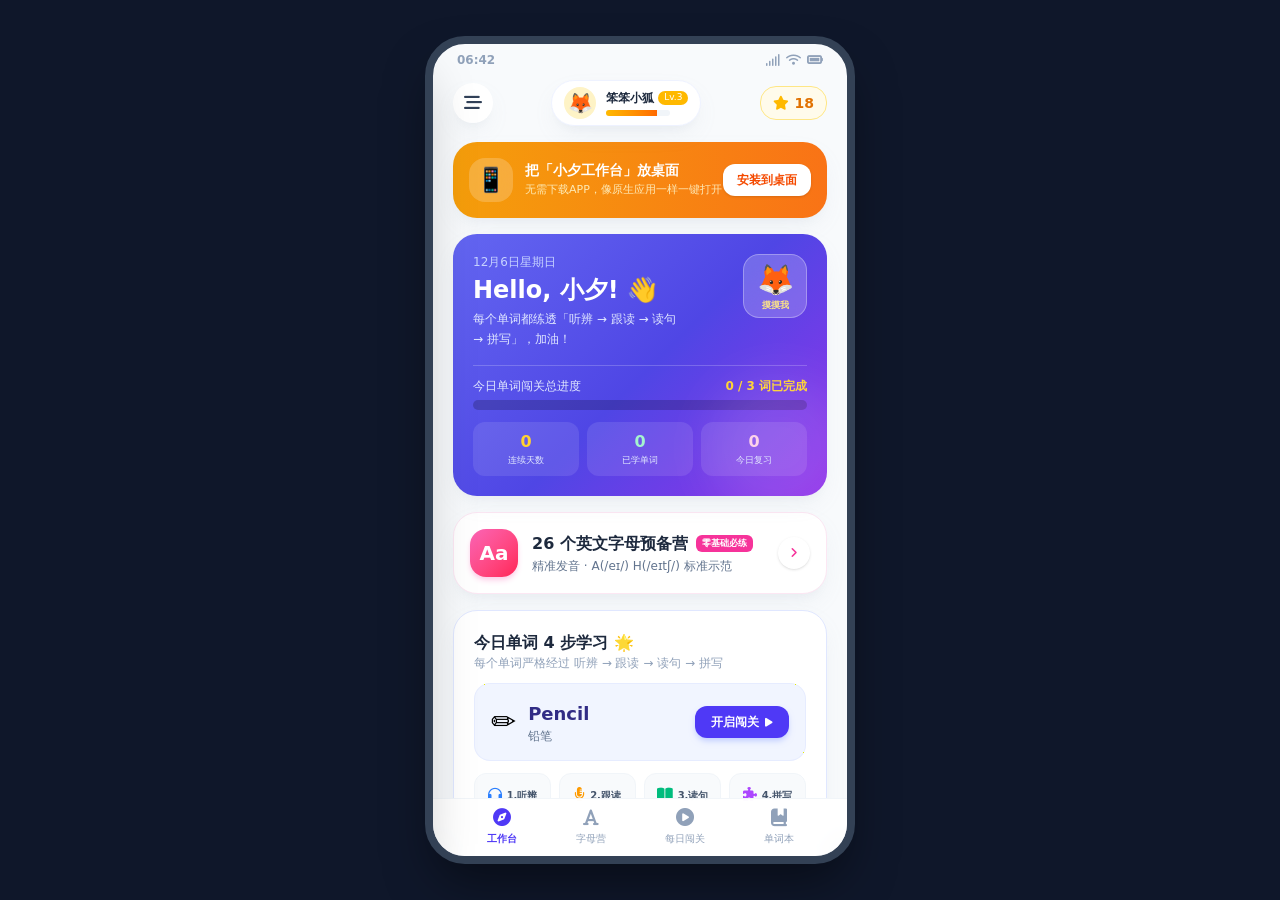
==== commit 1ddd36d6: "Add files via upload" ====
--- a/index.html
+++ b/index.html
@@ -250,7 +250,7 @@
             <div class="w-8 h-8 rounded-xl bg-emerald-500 text-white flex items-center justify-center">
               <i class="fa-solid fa-apple-whole text-xs"></i>
             </div>
-            <span>Unit 1 单词本</span>
+            <span>Unit 1–8 单词本</span>
             <i class="fa-solid fa-chevron-right ml-auto text-xs opacity-40"></i>
           </button>
 
@@ -281,7 +281,7 @@
             <option value="8">8 个词 / 天</option>
           </select>
         </div>
-        <p class="text-[11px] text-slate-400 text-center">v5.7 Unit 1 · 单词 + a/an 短语双层学习版 · PWA</p>
+        <p class="text-[11px] text-slate-400 text-center">v6.0 Unit 1–8 · Let’s Go 分层词汇版 · PWA</p>
       </div>
     </aside>
 
@@ -479,7 +479,9 @@
           
           <div class="text-center">
             <div class="flex items-center justify-center gap-1.5 text-xs font-bold text-slate-700">
-              <span>单词 <span id="questWordIndexText" class="text-indigo-600">1</span>/3</span>
+              <span id="questUnitText" class="text-emerald-600">Unit 1</span>
+              <span class="text-slate-300">•</span>
+              <span>单词 <span id="questWordIndexText" class="text-indigo-600">1</span></span>
               <span class="text-slate-300">•</span>
               <span id="questWordTargetText" class="font-fredoka text-indigo-600">Apple</span>
             </div>
@@ -508,8 +510,8 @@
       <div id="viewWords" class="space-y-4 hidden">
         <div class="flex items-center justify-between">
           <div>
-            <h2 class="text-xl font-bold text-slate-800">Unit 1 单词本</h2>
-            <p class="text-xs text-slate-400">Let’s Go 1 · Unit 1 · 单词本只记单词本体</p>
+            <h2 class="text-xl font-bold text-slate-800">Unit 1–8 单词本</h2>
+            <p class="text-xs text-slate-400">Let’s Go 1 · Unit 1–8 · 单词本只记单词本体</p>
           </div>
           <button onclick="switchTab('home')" class="text-xs font-bold text-indigo-600 bg-indigo-50 px-3 py-1.5 rounded-full bounce-interactive">
             返回
@@ -524,8 +526,15 @@
           </div>
 
           <div class="flex gap-1.5 overflow-x-auto pb-1 text-xs no-scrollbar" id="categoryFilterBar">
-            <button onclick="selectCategory('all')" id="catBtn-all" class="cat-pill-btn active px-3 py-1.5 rounded-xl font-bold shrink-0 bg-indigo-600 text-white shadow-xs">全部 (16)</button>
-            <button onclick="selectCategory('unit1')" id="catBtn-unit1" class="cat-pill-btn px-3 py-1.5 rounded-xl font-bold shrink-0 bg-white text-slate-600 border border-slate-200">🎒 Unit 1 校园用品</button>
+            <button onclick="selectCategory('all')" id="catBtn-all" class="cat-pill-btn active px-3 py-1.5 rounded-xl font-bold shrink-0 bg-indigo-600 text-white shadow-xs">全部 (108)</button>
+            <button onclick="selectCategory('unit1')" id="catBtn-unit1" class="cat-pill-btn px-3 py-1.5 rounded-xl font-bold shrink-0 bg-white text-slate-600 border border-slate-200">🎒 U1 School</button>
+            <button onclick="selectCategory('unit2')" id="catBtn-unit2" class="cat-pill-btn px-3 py-1.5 rounded-xl font-bold shrink-0 bg-white text-slate-600 border border-slate-200">🐾 U2 Animals</button>
+            <button onclick="selectCategory('unit3')" id="catBtn-unit3" class="cat-pill-btn px-3 py-1.5 rounded-xl font-bold shrink-0 bg-white text-slate-600 border border-slate-200">🎨 U3 Colors & Shapes</button>
+            <button onclick="selectCategory('unit4')" id="catBtn-unit4" class="cat-pill-btn px-3 py-1.5 rounded-xl font-bold shrink-0 bg-white text-slate-600 border border-slate-200">🍎 U4 Food</button>
+            <button onclick="selectCategory('unit5')" id="catBtn-unit5" class="cat-pill-btn px-3 py-1.5 rounded-xl font-bold shrink-0 bg-white text-slate-600 border border-slate-200">🎂 U5 Happy Birthday</button>
+            <button onclick="selectCategory('unit6')" id="catBtn-unit6" class="cat-pill-btn px-3 py-1.5 rounded-xl font-bold shrink-0 bg-white text-slate-600 border border-slate-200">🌳 U6 Outdoors</button>
+            <button onclick="selectCategory('unit7')" id="catBtn-unit7" class="cat-pill-btn px-3 py-1.5 rounded-xl font-bold shrink-0 bg-white text-slate-600 border border-slate-200">🛍️ U7 At the Store</button>
+            <button onclick="selectCategory('unit8')" id="catBtn-unit8" class="cat-pill-btn px-3 py-1.5 rounded-xl font-bold shrink-0 bg-white text-slate-600 border border-slate-200">👨‍👩‍👧 U8 Family</button>
           </div>
         </div>
 
@@ -752,25 +761,128 @@
     ];
 
     const WORD_BANK = [
-      { id: 1, category: 'unit1', word: 'Pencil', translation: '铅笔', phrase: 'a pencil', phraseTranslation: '一支铅笔', article: 'a', icon: '✏️', phonetic: '/ˈpensəl/', sentenceEN: 'a pencil', sentenceCN: '一支铅笔' },
-      { id: 2, category: 'unit1', word: 'Pen', translation: '钢笔', phrase: 'a pen', phraseTranslation: '一支钢笔', article: 'a', icon: '🖊️', phonetic: '/pen/', sentenceEN: 'a pen', sentenceCN: '一支钢笔' },
-      { id: 3, category: 'unit1', word: 'Bag', translation: '书包', phrase: 'a bag', phraseTranslation: '一个书包', article: 'a', icon: '🎒', phonetic: '/bæɡ/', sentenceEN: 'a bag', sentenceCN: '一个书包' },
-      { id: 4, category: 'unit1', word: 'Book', translation: '书', phrase: 'a book', phraseTranslation: '一本书', article: 'a', icon: '📖', phonetic: '/bʊk/', sentenceEN: 'a book', sentenceCN: '一本书' },
-      { id: 5, category: 'unit1', word: 'Desk', translation: '课桌', phrase: 'a desk', phraseTranslation: '一张课桌', article: 'a', icon: '🪵', phonetic: '/desk/', sentenceEN: 'a desk', sentenceCN: '一张课桌' },
-      { id: 6, category: 'unit1', word: 'Chair', translation: '椅子', phrase: 'a chair', phraseTranslation: '一把椅子', article: 'a', icon: '🪑', phonetic: '/tʃer/', sentenceEN: 'a chair', sentenceCN: '一把椅子' },
-      { id: 7, category: 'unit1', word: 'Ruler', translation: '尺子', phrase: 'a ruler', phraseTranslation: '一把尺子', article: 'a', icon: '📏', phonetic: '/ˈruːlər/', sentenceEN: 'a ruler', sentenceCN: '一把尺子' },
-      { id: 8, category: 'unit1', word: 'Eraser', translation: '橡皮', phrase: 'an eraser', phraseTranslation: '一块橡皮', article: 'an', icon: '🧽', phonetic: '/ɪˈreɪsər/', sentenceEN: 'an eraser', sentenceCN: '一块橡皮' },
-      { id: 9, category: 'unit1', word: 'Map', translation: '地图', phrase: 'a map', phraseTranslation: '一张地图', article: 'a', icon: '🗺️', phonetic: '/mæp/', sentenceEN: 'a map', sentenceCN: '一张地图' },
-      { id: 10, category: 'unit1', word: 'Marker', translation: '马克笔', phrase: 'a marker', phraseTranslation: '一支马克笔', article: 'a', icon: '🖍️', phonetic: '/ˈmɑːrkər/', sentenceEN: 'a marker', sentenceCN: '一支马克笔' },
-      { id: 11, category: 'unit1', word: 'Globe', translation: '地球仪', phrase: 'a globe', phraseTranslation: '一个地球仪', article: 'a', icon: '🌍', phonetic: '/ɡloʊb/', sentenceEN: 'a globe', sentenceCN: '一个地球仪' },
-      { id: 12, category: 'unit1', word: 'Table', translation: '桌子', phrase: 'a table', phraseTranslation: '一张桌子', article: 'a', icon: '🪑', phonetic: '/ˈteɪbəl/', sentenceEN: 'a table', sentenceCN: '一张桌子' },
-      { id: 13, category: 'unit1', word: 'Board', translation: '黑板', phrase: 'a board', phraseTranslation: '一块黑板', article: 'a', icon: '⬛', phonetic: '/bɔːrd/', sentenceEN: 'a board', sentenceCN: '一块黑板' },
-      { id: 14, category: 'unit1', word: 'Wastebasket', translation: '废纸篓', phrase: 'a wastebasket', phraseTranslation: '一个废纸篓', article: 'a', icon: '🗑️', phonetic: '/ˈweɪstˌbæskɪt/', sentenceEN: 'a wastebasket', sentenceCN: '一个废纸篓' },
-      { id: 15, category: 'unit1', word: 'Poster', translation: '海报', phrase: 'a poster', phraseTranslation: '一张海报', article: 'a', icon: '🖼️', phonetic: '/ˈpoʊstər/', sentenceEN: 'a poster', sentenceCN: '一张海报' },
-      { id: 16, category: 'unit1', word: 'Crayon', translation: '蜡笔', phrase: 'a crayon', phraseTranslation: '一支蜡笔', article: 'a', icon: '🖍️', phonetic: '/ˈkreɪɑːn/', sentenceEN: 'a crayon', sentenceCN: '一支蜡笔' }
+      { id: 1, category: "unit1", word: "Pencil", translation: "铅笔", phrase: "a pencil", phraseTranslation: "一支铅笔", article: "a", icon: "✏️", phonetic: "", learningTip: "先记住单词本体，再学 a/an 表示“一个/一只/一支/一张”。", sentenceEN: "a pencil", sentenceCN: "一支铅笔" },
+      { id: 2, category: "unit1", word: "Pen", translation: "钢笔", phrase: "a pen", phraseTranslation: "一支钢笔", article: "a", icon: "🖊️", phonetic: "", learningTip: "先记住单词本体，再学 a/an 表示“一个/一只/一支/一张”。", sentenceEN: "a pen", sentenceCN: "一支钢笔" },
+      { id: 3, category: "unit1", word: "Bag", translation: "书包", phrase: "a bag", phraseTranslation: "一个书包", article: "a", icon: "🎒", phonetic: "", learningTip: "先记住单词本体，再学 a/an 表示“一个/一只/一支/一张”。", sentenceEN: "a bag", sentenceCN: "一个书包" },
+      { id: 4, category: "unit1", word: "Book", translation: "书", phrase: "a book", phraseTranslation: "一本书", article: "a", icon: "📖", phonetic: "", learningTip: "先记住单词本体，再学 a/an 表示“一个/一只/一支/一张”。", sentenceEN: "a book", sentenceCN: "一本书" },
+      { id: 5, category: "unit1", word: "Desk", translation: "课桌", phrase: "a desk", phraseTranslation: "一张课桌", article: "a", icon: "🪵", phonetic: "", learningTip: "先记住单词本体，再学 a/an 表示“一个/一只/一支/一张”。", sentenceEN: "a desk", sentenceCN: "一张课桌" },
+      { id: 6, category: "unit1", word: "Chair", translation: "椅子", phrase: "a chair", phraseTranslation: "一把椅子", article: "a", icon: "🪑", phonetic: "", learningTip: "先记住单词本体，再学 a/an 表示“一个/一只/一支/一张”。", sentenceEN: "a chair", sentenceCN: "一把椅子" },
+      { id: 7, category: "unit1", word: "Ruler", translation: "尺子", phrase: "a ruler", phraseTranslation: "一把尺子", article: "a", icon: "📏", phonetic: "", learningTip: "先记住单词本体，再学 a/an 表示“一个/一只/一支/一张”。", sentenceEN: "a ruler", sentenceCN: "一把尺子" },
+      { id: 8, category: "unit1", word: "Eraser", translation: "橡皮", phrase: "an eraser", phraseTranslation: "一块橡皮", article: "an", icon: "🧽", phonetic: "", learningTip: "先记住单词本体，再学 a/an 表示“一个/一只/一支/一张”。", sentenceEN: "an eraser", sentenceCN: "一块橡皮" },
+      { id: 9, category: "unit1", word: "Map", translation: "地图", phrase: "a map", phraseTranslation: "一张地图", article: "a", icon: "🗺️", phonetic: "", learningTip: "先记住单词本体，再学 a/an 表示“一个/一只/一支/一张”。", sentenceEN: "a map", sentenceCN: "一张地图" },
+      { id: 10, category: "unit1", word: "Marker", translation: "马克笔", phrase: "a marker", phraseTranslation: "一支马克笔", article: "a", icon: "🖍️", phonetic: "", learningTip: "先记住单词本体，再学 a/an 表示“一个/一只/一支/一张”。", sentenceEN: "a marker", sentenceCN: "一支马克笔" },
+      { id: 11, category: "unit1", word: "Globe", translation: "地球仪", phrase: "a globe", phraseTranslation: "一个地球仪", article: "a", icon: "🌍", phonetic: "", learningTip: "先记住单词本体，再学 a/an 表示“一个/一只/一支/一张”。", sentenceEN: "a globe", sentenceCN: "一个地球仪" },
+      { id: 12, category: "unit1", word: "Table", translation: "桌子", phrase: "a table", phraseTranslation: "一张桌子", article: "a", icon: "🪑", phonetic: "", learningTip: "先记住单词本体，再学 a/an 表示“一个/一只/一支/一张”。", sentenceEN: "a table", sentenceCN: "一张桌子" },
+      { id: 13, category: "unit1", word: "Board", translation: "黑板", phrase: "a board", phraseTranslation: "一块黑板", article: "a", icon: "⬛", phonetic: "", learningTip: "先记住单词本体，再学 a/an 表示“一个/一只/一支/一张”。", sentenceEN: "a board", sentenceCN: "一块黑板" },
+      { id: 14, category: "unit1", word: "Wastebasket", translation: "废纸篓", phrase: "a wastebasket", phraseTranslation: "一个废纸篓", article: "a", icon: "🗑️", phonetic: "", learningTip: "先记住单词本体，再学 a/an 表示“一个/一只/一支/一张”。", sentenceEN: "a wastebasket", sentenceCN: "一个废纸篓" },
+      { id: 15, category: "unit1", word: "Poster", translation: "海报", phrase: "a poster", phraseTranslation: "一张海报", article: "a", icon: "🖼️", phonetic: "", learningTip: "先记住单词本体，再学 a/an 表示“一个/一只/一支/一张”。", sentenceEN: "a poster", sentenceCN: "一张海报" },
+      { id: 16, category: "unit1", word: "Crayon", translation: "蜡笔", phrase: "a crayon", phraseTranslation: "一支蜡笔", article: "a", icon: "🖍️", phonetic: "", learningTip: "先记住单词本体，再学 a/an 表示“一个/一只/一支/一张”。", sentenceEN: "a crayon", sentenceCN: "一支蜡笔" },
+      { id: 17, category: "unit2", word: "Cat", translation: "猫", phrase: "a cat", phraseTranslation: "一只猫", article: "a", plural: "cats", pluralTranslation: "多只猫", icon: "🐱", phonetic: "", learningTip: "一个动物用 a/an；两个或更多时学习复数形式。", sentenceEN: "a cat", sentenceCN: "一只猫" },
+      { id: 18, category: "unit2", word: "Dog", translation: "狗", phrase: "a dog", phraseTranslation: "一只狗", article: "a", plural: "dogs", pluralTranslation: "多只狗", icon: "🐶", phonetic: "", learningTip: "一个动物用 a/an；两个或更多时学习复数形式。", sentenceEN: "a dog", sentenceCN: "一只狗" },
+      { id: 19, category: "unit2", word: "Bird", translation: "鸟", phrase: "a bird", phraseTranslation: "一只鸟", article: "a", plural: "birds", pluralTranslation: "多只鸟", icon: "🐦", phonetic: "", learningTip: "一个动物用 a/an；两个或更多时学习复数形式。", sentenceEN: "a bird", sentenceCN: "一只鸟" },
+      { id: 20, category: "unit2", word: "Rabbit", translation: "兔子", phrase: "a rabbit", phraseTranslation: "一只兔子", article: "a", plural: "rabbits", pluralTranslation: "多只兔子", icon: "🐰", phonetic: "", learningTip: "一个动物用 a/an；两个或更多时学习复数形式。", sentenceEN: "a rabbit", sentenceCN: "一只兔子" },
+      { id: 21, category: "unit2", word: "Frog", translation: "青蛙", phrase: "a frog", phraseTranslation: "一只青蛙", article: "a", plural: "frogs", pluralTranslation: "多只青蛙", icon: "🐸", phonetic: "", learningTip: "一个动物用 a/an；两个或更多时学习复数形式。", sentenceEN: "a frog", sentenceCN: "一只青蛙" },
+      { id: 22, category: "unit2", word: "Monkey", translation: "猴子", phrase: "a monkey", phraseTranslation: "一只猴子", article: "a", plural: "monkeys", pluralTranslation: "多只猴子", icon: "🐵", phonetic: "", learningTip: "一个动物用 a/an；两个或更多时学习复数形式。", sentenceEN: "a monkey", sentenceCN: "一只猴子" },
+      { id: 23, category: "unit2", word: "Lion", translation: "狮子", phrase: "a lion", phraseTranslation: "一只狮子", article: "a", plural: "lions", pluralTranslation: "多只狮子", icon: "🦁", phonetic: "", learningTip: "一个动物用 a/an；两个或更多时学习复数形式。", sentenceEN: "a lion", sentenceCN: "一只狮子" },
+      { id: 24, category: "unit2", word: "Bear", translation: "熊", phrase: "a bear", phraseTranslation: "一只熊", article: "a", plural: "bears", pluralTranslation: "多只熊", icon: "🐻", phonetic: "", learningTip: "一个动物用 a/an；两个或更多时学习复数形式。", sentenceEN: "a bear", sentenceCN: "一只熊" },
+      { id: 25, category: "unit2", word: "Giraffe", translation: "长颈鹿", phrase: "a giraffe", phraseTranslation: "一只长颈鹿", article: "a", plural: "giraffes", pluralTranslation: "多只长颈鹿", icon: "🦒", phonetic: "", learningTip: "一个动物用 a/an；两个或更多时学习复数形式。", sentenceEN: "a giraffe", sentenceCN: "一只长颈鹿" },
+      { id: 26, category: "unit2", word: "Elephant", translation: "大象", phrase: "an elephant", phraseTranslation: "一只大象", article: "an", plural: "elephants", pluralTranslation: "多只大象", icon: "🐘", phonetic: "", learningTip: "一个动物用 a/an；两个或更多时学习复数形式。", sentenceEN: "an elephant", sentenceCN: "一只大象" },
+      { id: 27, category: "unit3", word: "Black", translation: "黑色", icon: "⚫", phonetic: "", learningTip: "这是颜色词，直接记单词本体，不需要在前面加 a/an。", sentenceEN: "black", sentenceCN: "黑色" },
+      { id: 28, category: "unit3", word: "Blue", translation: "蓝色", icon: "🔵", phonetic: "", learningTip: "这是颜色词，直接记单词本体，不需要在前面加 a/an。", sentenceEN: "blue", sentenceCN: "蓝色" },
+      { id: 29, category: "unit3", word: "Brown", translation: "棕色", icon: "🟤", phonetic: "", learningTip: "这是颜色词，直接记单词本体，不需要在前面加 a/an。", sentenceEN: "brown", sentenceCN: "棕色" },
+      { id: 30, category: "unit3", word: "Green", translation: "绿色", icon: "🟢", phonetic: "", learningTip: "这是颜色词，直接记单词本体，不需要在前面加 a/an。", sentenceEN: "green", sentenceCN: "绿色" },
+      { id: 31, category: "unit3", word: "Orange", translation: "橙色", icon: "🟠", phonetic: "", learningTip: "这是颜色词，直接记单词本体，不需要在前面加 a/an。", sentenceEN: "orange", sentenceCN: "橙色" },
+      { id: 32, category: "unit3", word: "Pink", translation: "粉色", icon: "🩷", phonetic: "", learningTip: "这是颜色词，直接记单词本体，不需要在前面加 a/an。", sentenceEN: "pink", sentenceCN: "粉色" },
+      { id: 33, category: "unit3", word: "Purple", translation: "紫色", icon: "🟣", phonetic: "", learningTip: "这是颜色词，直接记单词本体，不需要在前面加 a/an。", sentenceEN: "purple", sentenceCN: "紫色" },
+      { id: 34, category: "unit3", word: "Red", translation: "红色", icon: "🔴", phonetic: "", learningTip: "这是颜色词，直接记单词本体，不需要在前面加 a/an。", sentenceEN: "red", sentenceCN: "红色" },
+      { id: 35, category: "unit3", word: "White", translation: "白色", icon: "⚪", phonetic: "", learningTip: "这是颜色词，直接记单词本体，不需要在前面加 a/an。", sentenceEN: "white", sentenceCN: "白色" },
+      { id: 36, category: "unit3", word: "Yellow", translation: "黄色", icon: "🟡", phonetic: "", learningTip: "这是颜色词，直接记单词本体，不需要在前面加 a/an。", sentenceEN: "yellow", sentenceCN: "黄色" },
+      { id: 37, category: "unit3", word: "Circle", translation: "圆形", phrase: "a circle", phraseTranslation: "一个圆形", article: "a", icon: "⭕", phonetic: "", learningTip: "形状是“一个东西”时，可以在前面加 a/an。", sentenceEN: "a circle", sentenceCN: "一个圆形" },
+      { id: 38, category: "unit3", word: "Diamond", translation: "菱形", phrase: "a diamond", phraseTranslation: "一个菱形", article: "a", icon: "🔷", phonetic: "", learningTip: "形状是“一个东西”时，可以在前面加 a/an。", sentenceEN: "a diamond", sentenceCN: "一个菱形" },
+      { id: 39, category: "unit3", word: "Heart", translation: "心形", phrase: "a heart", phraseTranslation: "一个心形", article: "a", icon: "❤️", phonetic: "", learningTip: "形状是“一个东西”时，可以在前面加 a/an。", sentenceEN: "a heart", sentenceCN: "一个心形" },
+      { id: 40, category: "unit3", word: "Rectangle", translation: "长方形", phrase: "a rectangle", phraseTranslation: "一个长方形", article: "a", icon: "▭", phonetic: "", learningTip: "形状是“一个东西”时，可以在前面加 a/an。", sentenceEN: "a rectangle", sentenceCN: "一个长方形" },
+      { id: 41, category: "unit3", word: "Square", translation: "正方形", phrase: "a square", phraseTranslation: "一个正方形", article: "a", icon: "⬜", phonetic: "", learningTip: "形状是“一个东西”时，可以在前面加 a/an。", sentenceEN: "a square", sentenceCN: "一个正方形" },
+      { id: 42, category: "unit3", word: "Star", translation: "星形", phrase: "a star", phraseTranslation: "一个星形", article: "a", icon: "⭐", phonetic: "", learningTip: "形状是“一个东西”时，可以在前面加 a/an。", sentenceEN: "a star", sentenceCN: "一个星形" },
+      { id: 43, category: "unit3", word: "Triangle", translation: "三角形", phrase: "a triangle", phraseTranslation: "一个三角形", article: "a", icon: "🔺", phonetic: "", learningTip: "形状是“一个东西”时，可以在前面加 a/an。", sentenceEN: "a triangle", sentenceCN: "一个三角形" },
+      { id: 44, category: "unit3", word: "Oval", translation: "椭圆形", phrase: "an oval", phraseTranslation: "一个椭圆形", article: "an", icon: "🥚", phonetic: "", learningTip: "形状是“一个东西”时，可以在前面加 a/an。", sentenceEN: "an oval", sentenceCN: "一个椭圆形" },
+      { id: 45, category: "unit4", word: "Banana", translation: "香蕉", phrase: "a banana", phraseTranslation: "一根香蕉", article: "a", icon: "🍌", phonetic: "", learningTip: "这些食物可以一个一个数，所以可以用 a/an 表示“一份/一个”。", sentenceEN: "a banana", sentenceCN: "一根香蕉" },
+      { id: 46, category: "unit4", word: "Cookie", translation: "饼干", phrase: "a cookie", phraseTranslation: "一块饼干", article: "a", icon: "🍪", phonetic: "", learningTip: "这些食物可以一个一个数，所以可以用 a/an 表示“一份/一个”。", sentenceEN: "a cookie", sentenceCN: "一块饼干" },
+      { id: 47, category: "unit4", word: "Milkshake", translation: "奶昔", phrase: "a milkshake", phraseTranslation: "一杯奶昔", article: "a", icon: "🥤", phonetic: "", learningTip: "这些食物可以一个一个数，所以可以用 a/an 表示“一份/一个”。", sentenceEN: "a milkshake", sentenceCN: "一杯奶昔" },
+      { id: 48, category: "unit4", word: "Salad", translation: "沙拉", phrase: "a salad", phraseTranslation: "一份沙拉", article: "a", icon: "🥗", phonetic: "", learningTip: "这些食物可以一个一个数，所以可以用 a/an 表示“一份/一个”。", sentenceEN: "a salad", sentenceCN: "一份沙拉" },
+      { id: 49, category: "unit4", word: "Sandwich", translation: "三明治", phrase: "a sandwich", phraseTranslation: "一个三明治", article: "a", icon: "🥪", phonetic: "", learningTip: "这些食物可以一个一个数，所以可以用 a/an 表示“一份/一个”。", sentenceEN: "a sandwich", sentenceCN: "一个三明治" },
+      { id: 50, category: "unit4", word: "Soda", translation: "汽水", phrase: "a soda", phraseTranslation: "一杯汽水", article: "a", icon: "🥤", phonetic: "", learningTip: "这些食物可以一个一个数，所以可以用 a/an 表示“一份/一个”。", sentenceEN: "a soda", sentenceCN: "一杯汽水" },
+      { id: 51, category: "unit4", word: "Egg", translation: "鸡蛋", phrase: "an egg", phraseTranslation: "一个鸡蛋", article: "an", icon: "🥚", phonetic: "", learningTip: "这些食物可以一个一个数，所以可以用 a/an 表示“一份/一个”。", sentenceEN: "an egg", sentenceCN: "一个鸡蛋" },
+      { id: 52, category: "unit4", word: "Orange", translation: "橙子", phrase: "an orange", phraseTranslation: "一个橙子", article: "an", icon: "🍊", phonetic: "", learningTip: "这些食物可以一个一个数，所以可以用 a/an 表示“一份/一个”。", sentenceEN: "an orange", sentenceCN: "一个橙子" },
+      { id: 53, category: "unit4", word: "Bread", translation: "面包", icon: "🍞", phonetic: "", learningTip: "这里按教材把它当作食物整体来学，前面不加 a/an。", sentenceEN: "bread", sentenceCN: "面包" },
+      { id: 54, category: "unit4", word: "Cake", translation: "蛋糕", icon: "🎂", phonetic: "", learningTip: "这里按教材把它当作食物整体来学，前面不加 a/an。", sentenceEN: "cake", sentenceCN: "蛋糕" },
+      { id: 55, category: "unit4", word: "Chicken", translation: "鸡肉", icon: "🍗", phonetic: "", learningTip: "这里按教材把它当作食物整体来学，前面不加 a/an。", sentenceEN: "chicken", sentenceCN: "鸡肉" },
+      { id: 56, category: "unit4", word: "Fish", translation: "鱼/鱼肉", icon: "🐟", phonetic: "", learningTip: "这里按教材把它当作食物整体来学，前面不加 a/an。", sentenceEN: "fish", sentenceCN: "鱼/鱼肉" },
+      { id: 57, category: "unit4", word: "Ice Cream", translation: "冰淇淋", icon: "🍨", phonetic: "", learningTip: "这里按教材把它当作食物整体来学，前面不加 a/an。", sentenceEN: "ice cream", sentenceCN: "冰淇淋" },
+      { id: 58, category: "unit4", word: "Milk", translation: "牛奶", icon: "🥛", phonetic: "", learningTip: "这里按教材把它当作食物整体来学，前面不加 a/an。", sentenceEN: "milk", sentenceCN: "牛奶" },
+      { id: 59, category: "unit4", word: "Pizza", translation: "披萨", icon: "🍕", phonetic: "", learningTip: "这里按教材把它当作食物整体来学，前面不加 a/an。", sentenceEN: "pizza", sentenceCN: "披萨" },
+      { id: 60, category: "unit4", word: "Rice", translation: "米饭", icon: "🍚", phonetic: "", learningTip: "这里按教材把它当作食物整体来学，前面不加 a/an。", sentenceEN: "rice", sentenceCN: "米饭" },
+      { id: 61, category: "unit5", word: "Baseball", translation: "棒球", phrase: "a baseball", phraseTranslation: "一个棒球", article: "a", icon: "⚾", phonetic: "", learningTip: "先记玩具名称，再学习 a + 玩具，表示“一个/一件”。", sentenceEN: "a baseball", sentenceCN: "一个棒球" },
+      { id: 62, category: "unit5", word: "Bat", translation: "球棒", phrase: "a bat", phraseTranslation: "一根球棒", article: "a", icon: "🏏", phonetic: "", learningTip: "先记玩具名称，再学习 a + 玩具，表示“一个/一件”。", sentenceEN: "a bat", sentenceCN: "一根球棒" },
+      { id: 63, category: "unit5", word: "Bicycle", translation: "自行车", phrase: "a bicycle", phraseTranslation: "一辆自行车", article: "a", icon: "🚲", phonetic: "", learningTip: "先记玩具名称，再学习 a + 玩具，表示“一个/一件”。", sentenceEN: "a bicycle", sentenceCN: "一辆自行车" },
+      { id: 64, category: "unit5", word: "Car", translation: "汽车", phrase: "a car", phraseTranslation: "一辆汽车", article: "a", icon: "🚗", phonetic: "", learningTip: "先记玩具名称，再学习 a + 玩具，表示“一个/一件”。", sentenceEN: "a car", sentenceCN: "一辆汽车" },
+      { id: 65, category: "unit5", word: "Doll", translation: "玩偶", phrase: "a doll", phraseTranslation: "一个玩偶", article: "a", icon: "🪆", phonetic: "", learningTip: "先记玩具名称，再学习 a + 玩具，表示“一个/一件”。", sentenceEN: "a doll", sentenceCN: "一个玩偶" },
+      { id: 66, category: "unit5", word: "Jump Rope", translation: "跳绳", phrase: "a jump rope", phraseTranslation: "一根跳绳", article: "a", icon: "🪢", phonetic: "", learningTip: "先记玩具名称，再学习 a + 玩具，表示“一个/一件”。", sentenceEN: "a jump rope", sentenceCN: "一根跳绳" },
+      { id: 67, category: "unit5", word: "Kite", translation: "风筝", phrase: "a kite", phraseTranslation: "一个风筝", article: "a", icon: "🪁", phonetic: "", learningTip: "先记玩具名称，再学习 a + 玩具，表示“一个/一件”。", sentenceEN: "a kite", sentenceCN: "一个风筝" },
+      { id: 68, category: "unit5", word: "Puzzle", translation: "拼图", phrase: "a puzzle", phraseTranslation: "一副拼图", article: "a", icon: "🧩", phonetic: "", learningTip: "先记玩具名称，再学习 a + 玩具，表示“一个/一件”。", sentenceEN: "a puzzle", sentenceCN: "一副拼图" },
+      { id: 69, category: "unit5", word: "Robot", translation: "机器人", phrase: "a robot", phraseTranslation: "一个机器人", article: "a", icon: "🤖", phonetic: "", learningTip: "先记玩具名称，再学习 a + 玩具，表示“一个/一件”。", sentenceEN: "a robot", sentenceCN: "一个机器人" },
+      { id: 70, category: "unit5", word: "Yo-yo", translation: "悠悠球", phrase: "a yo-yo", phraseTranslation: "一个悠悠球", article: "a", icon: "🪀", phonetic: "", learningTip: "先记玩具名称，再学习 a + 玩具，表示“一个/一件”。", sentenceEN: "a yo-yo", sentenceCN: "一个悠悠球" },
+      { id: 71, category: "unit5", word: "Big", translation: "大的", icon: "🐘", phonetic: "", learningTip: "这是描述东西样子的词，可以说 “It’s big.”。", sentenceEN: "big", sentenceCN: "大的" },
+      { id: 72, category: "unit5", word: "Little", translation: "小的", icon: "🐭", phonetic: "", learningTip: "这是描述东西样子的词，可以说 “It’s little.”。", sentenceEN: "little", sentenceCN: "小的" },
+      { id: 73, category: "unit5", word: "Long", translation: "长的", icon: "📏", phonetic: "", learningTip: "这是描述东西样子的词，可以说 “It’s long.”。", sentenceEN: "long", sentenceCN: "长的" },
+      { id: 74, category: "unit5", word: "New", translation: "新的", icon: "✨", phonetic: "", learningTip: "这是描述东西样子的词，可以说 “It’s new.”。", sentenceEN: "new", sentenceCN: "新的" },
+      { id: 75, category: "unit5", word: "Old", translation: "旧的", icon: "📦", phonetic: "", learningTip: "这是描述东西样子的词，可以说 “It’s old.”。", sentenceEN: "old", sentenceCN: "旧的" },
+      { id: 76, category: "unit5", word: "Round", translation: "圆的", icon: "⚪", phonetic: "", learningTip: "这是描述东西样子的词，可以说 “It’s round.”。", sentenceEN: "round", sentenceCN: "圆的" },
+      { id: 77, category: "unit5", word: "Short", translation: "短的", icon: "📐", phonetic: "", learningTip: "这是描述东西样子的词，可以说 “It’s short.”。", sentenceEN: "short", sentenceCN: "短的" },
+      { id: 78, category: "unit5", word: "Square", translation: "方形的", icon: "⬜", phonetic: "", learningTip: "这是描述东西样子的词，可以说 “It’s square.”。", sentenceEN: "square", sentenceCN: "方形的" },
+      { id: 79, category: "unit6", word: "Cloud", translation: "云", phrase: "a cloud", phraseTranslation: "一朵云", article: "a", plural: "clouds", pluralTranslation: "多朵云", icon: "☁️", phonetic: "", learningTip: "一个自然物用 a；多个时学习复数。", sentenceEN: "a cloud", sentenceCN: "一朵云" },
+      { id: 80, category: "unit6", word: "Flower", translation: "花", phrase: "a flower", phraseTranslation: "一朵花", article: "a", plural: "flowers", pluralTranslation: "多朵花", icon: "🌸", phonetic: "", learningTip: "一个自然物用 a；多个时学习复数。", sentenceEN: "a flower", sentenceCN: "一朵花" },
+      { id: 81, category: "unit6", word: "Puddle", translation: "水坑", phrase: "a puddle", phraseTranslation: "一个水坑", article: "a", plural: "puddles", pluralTranslation: "多个水坑", icon: "💧", phonetic: "", learningTip: "一个自然物用 a；多个时学习复数。", sentenceEN: "a puddle", sentenceCN: "一个水坑" },
+      { id: 82, category: "unit6", word: "Tree", translation: "树", phrase: "a tree", phraseTranslation: "一棵树", article: "a", plural: "trees", pluralTranslation: "多棵树", icon: "🌳", phonetic: "", learningTip: "一个自然物用 a；多个时学习复数。", sentenceEN: "a tree", sentenceCN: "一棵树" },
+      { id: 83, category: "unit6", word: "By", translation: "在……旁边", icon: "↔️", phonetic: "", learningTip: "这是位置词，用来告诉我们东西在哪里，不需要加 a/an。", sentenceEN: "by", sentenceCN: "在……旁边" },
+      { id: 84, category: "unit6", word: "In", translation: "在……里面", icon: "📥", phonetic: "", learningTip: "这是位置词，用来告诉我们东西在哪里，不需要加 a/an。", sentenceEN: "in", sentenceCN: "在……里面" },
+      { id: 85, category: "unit6", word: "On", translation: "在……上面", icon: "⬆️", phonetic: "", learningTip: "这是位置词，用来告诉我们东西在哪里，不需要加 a/an。", sentenceEN: "on", sentenceCN: "在……上面" },
+      { id: 86, category: "unit6", word: "Under", translation: "在……下面", icon: "⬇️", phonetic: "", learningTip: "这是位置词，用来告诉我们东西在哪里，不需要加 a/an。", sentenceEN: "under", sentenceCN: "在……下面" },
+      { id: 87, category: "unit7", word: "CD", translation: "光盘", phrase: "a cd", phraseTranslation: "一张光盘", article: "a", plural: "CDs", pluralTranslation: "多张光盘", icon: "💿", phonetic: "", learningTip: "商店里的一个物品用 a；多个物品学习复数形式。", sentenceEN: "a cd", sentenceCN: "一张光盘" },
+      { id: 88, category: "unit7", word: "Cell Phone", translation: "手机", phrase: "a cell phone", phraseTranslation: "一部手机", article: "a", plural: "cell phones", pluralTranslation: "多部手机", icon: "📱", phonetic: "", learningTip: "商店里的一个物品用 a；多个物品学习复数形式。", sentenceEN: "a cell phone", sentenceCN: "一部手机" },
+      { id: 89, category: "unit7", word: "Computer", translation: "电脑", phrase: "a computer", phraseTranslation: "一台电脑", article: "a", plural: "computers", pluralTranslation: "多台电脑", icon: "💻", phonetic: "", learningTip: "商店里的一个物品用 a；多个物品学习复数形式。", sentenceEN: "a computer", sentenceCN: "一台电脑" },
+      { id: 90, category: "unit7", word: "Crayon", translation: "蜡笔", phrase: "a crayon", phraseTranslation: "一支蜡笔", article: "a", plural: "crayons", pluralTranslation: "多支蜡笔", icon: "🖍️", phonetic: "", learningTip: "商店里的一个物品用 a；多个物品学习复数形式。", sentenceEN: "a crayon", sentenceCN: "一支蜡笔" },
+      { id: 91, category: "unit7", word: "Marker", translation: "马克笔", phrase: "a marker", phraseTranslation: "一支马克笔", article: "a", plural: "markers", pluralTranslation: "多支马克笔", icon: "🖊️", phonetic: "", learningTip: "商店里的一个物品用 a；多个物品学习复数形式。", sentenceEN: "a marker", sentenceCN: "一支马克笔" },
+      { id: 92, category: "unit7", word: "Notebook", translation: "笔记本", phrase: "a notebook", phraseTranslation: "一本笔记本", article: "a", plural: "notebooks", pluralTranslation: "多本笔记本", icon: "📓", phonetic: "", learningTip: "商店里的一个物品用 a；多个物品学习复数形式。", sentenceEN: "a notebook", sentenceCN: "一本笔记本" },
+      { id: 93, category: "unit7", word: "Pencil Case", translation: "铅笔盒", phrase: "a pencil case", phraseTranslation: "一个铅笔盒", article: "a", plural: "pencil cases", pluralTranslation: "多个铅笔盒", icon: "👝", phonetic: "", learningTip: "商店里的一个物品用 a；多个物品学习复数形式。", sentenceEN: "a pencil case", sentenceCN: "一个铅笔盒" },
+      { id: 94, category: "unit7", word: "Video Game", translation: "电子游戏", phrase: "a video game", phraseTranslation: "一个电子游戏", article: "a", plural: "video games", pluralTranslation: "多个电子游戏", icon: "🎮", phonetic: "", learningTip: "商店里的一个物品用 a；多个物品学习复数形式。", sentenceEN: "a video game", sentenceCN: "一个电子游戏" },
+      { id: 95, category: "unit8", word: "Baby Brother", translation: "小弟弟", icon: "👶", phonetic: "", learningTip: "这是家人称呼，先直接记单词本体；以后可以和 my 连用，比如 my mother。", sentenceEN: "baby brother", sentenceCN: "小弟弟" },
+      { id: 96, category: "unit8", word: "Baby Sister", translation: "小妹妹", icon: "👶", phonetic: "", learningTip: "这是家人称呼，先直接记单词本体；以后可以和 my 连用，比如 my mother。", sentenceEN: "baby sister", sentenceCN: "小妹妹" },
+      { id: 97, category: "unit8", word: "Brother", translation: "哥哥/弟弟", icon: "👦", phonetic: "", learningTip: "这是家人称呼，先直接记单词本体；以后可以和 my 连用，比如 my mother。", sentenceEN: "brother", sentenceCN: "哥哥/弟弟" },
+      { id: 98, category: "unit8", word: "Father", translation: "爸爸", icon: "👨", phonetic: "", learningTip: "这是家人称呼，先直接记单词本体；以后可以和 my 连用，比如 my mother。", sentenceEN: "father", sentenceCN: "爸爸" },
+      { id: 99, category: "unit8", word: "Grandfather", translation: "爷爷/外公", icon: "👴", phonetic: "", learningTip: "这是家人称呼，先直接记单词本体；以后可以和 my 连用，比如 my mother。", sentenceEN: "grandfather", sentenceCN: "爷爷/外公" },
+      { id: 100, category: "unit8", word: "Grandmother", translation: "奶奶/外婆", icon: "👵", phonetic: "", learningTip: "这是家人称呼，先直接记单词本体；以后可以和 my 连用，比如 my mother。", sentenceEN: "grandmother", sentenceCN: "奶奶/外婆" },
+      { id: 101, category: "unit8", word: "Mother", translation: "妈妈", icon: "👩", phonetic: "", learningTip: "这是家人称呼，先直接记单词本体；以后可以和 my 连用，比如 my mother。", sentenceEN: "mother", sentenceCN: "妈妈" },
+      { id: 102, category: "unit8", word: "Sister", translation: "姐姐/妹妹", icon: "👧", phonetic: "", learningTip: "这是家人称呼，先直接记单词本体；以后可以和 my 连用，比如 my mother。", sentenceEN: "sister", sentenceCN: "姐姐/妹妹" },
+      { id: 103, category: "unit8", word: "Handsome", translation: "帅气的", icon: "😎", phonetic: "", learningTip: "这是描述人的词，可以和家人称呼一起使用。", sentenceEN: "handsome", sentenceCN: "帅气的" },
+      { id: 104, category: "unit8", word: "Old", translation: "年老的", icon: "👴", phonetic: "", learningTip: "这是描述人的词，可以和家人称呼一起使用。", sentenceEN: "old", sentenceCN: "年老的" },
+      { id: 105, category: "unit8", word: "Pretty", translation: "漂亮的", icon: "🌷", phonetic: "", learningTip: "这是描述人的词，可以和家人称呼一起使用。", sentenceEN: "pretty", sentenceCN: "漂亮的" },
+      { id: 106, category: "unit8", word: "Short", translation: "矮的", icon: "📏", phonetic: "", learningTip: "这是描述人的词，可以和家人称呼一起使用。", sentenceEN: "short", sentenceCN: "矮的" },
+      { id: 107, category: "unit8", word: "Tall", translation: "高的", icon: "🦒", phonetic: "", learningTip: "这是描述人的词，可以和家人称呼一起使用。", sentenceEN: "tall", sentenceCN: "高的" },
+      { id: 108, category: "unit8", word: "Young", translation: "年轻的", icon: "🧒", phonetic: "", learningTip: "这是描述人的词，可以和家人称呼一起使用。", sentenceEN: "young", sentenceCN: "年轻的" }
     ];
 
-    const STORAGE_KEY = 'xiaoxiEnglishV57Unit1State';
+    const UNIT_META = {
+      unit1: { label: 'Unit 1 · Things for School', short: 'Unit 1', icon: '🎒' },
+      unit2: { label: 'Unit 2 · Animals', short: 'Unit 2', icon: '🐾' },
+      unit3: { label: 'Unit 3 · Colors and Shapes', short: 'Unit 3', icon: '🎨' },
+      unit4: { label: 'Unit 4 · Food', short: 'Unit 4', icon: '🍎' },
+      unit5: { label: 'Unit 5 · Happy Birthday', short: 'Unit 5', icon: '🎂' },
+      unit6: { label: 'Unit 6 · Outdoors', short: 'Unit 6', icon: '🌳' },
+      unit7: { label: 'Unit 7 · At the Store', short: 'Unit 7', icon: '🛍️' },
+      unit8: { label: 'Unit 8 · Family', short: 'Unit 8', icon: '👨‍👩‍👧' }
+    };
+
+    const STORAGE_KEY = 'xiaoxiEnglishV60AllUnitsState';
     const REVIEW_INTERVALS_DAYS = [1, 2, 4, 8, 16];
 
     function todayKey() {
@@ -979,7 +1091,7 @@
       return waitSpeech(settleMs, runId);
     }
 
-    const WORD_AUDIO_VERSION = 'v5.7.0';
+    const WORD_AUDIO_VERSION = 'v6.0.0';
 
     function slugifyWordAudio(text) {
       return String(text || '')
@@ -1001,13 +1113,20 @@
       return WORD_BANK.find(item => String(item.phrase || '').toLowerCase() === key) || null;
     }
 
+    function findLocalPlural(text) {
+      const key = String(text || '').trim().toLowerCase();
+      if (!key) return null;
+      return WORD_BANK.find(item => String(item.plural || '').toLowerCase() === key) || null;
+    }
+
     function playLocalUnitAudio(item, kind = 'word') {
       if (!item) return Promise.resolve(false);
       stopAllAudio();
       const audio = document.getElementById('wordAudioPlayer');
       if (!audio) return Promise.resolve(false);
-      const folder = kind === 'phrase' ? 'phrases' : 'words';
-      const base = new URL(`audio/${folder}/${slugifyWordAudio(item.word)}.mp3`, document.baseURI);
+      const folder = kind === 'phrase' ? 'phrases' : (kind === 'plural' ? 'plurals' : 'words');
+      const sourceText = kind === 'plural' ? item.plural : item.word;
+      const base = new URL(`audio/${folder}/${slugifyWordAudio(sourceText)}.mp3`, document.baseURI);
       base.searchParams.set('v', WORD_AUDIO_VERSION);
       audio.src = base.href;
       audio.preload = 'auto';
@@ -1033,6 +1152,10 @@
       return playLocalUnitAudio(findLocalPhrase(text), 'phrase');
     }
 
+    function playLocalPluralAudio(text) {
+      return playLocalUnitAudio(findLocalPlural(text), 'plural');
+    }
+
     async function speakWord(text, lang = 'en-US', rate = 0.82) {
       if (!text) return false;
 
@@ -1047,6 +1170,11 @@
       const localItem = findLocalWord(text);
       if (localItem) {
         const ok = await playLocalWordAudio(localItem.word);
+        if (ok) return true;
+      }
+      const pluralItem = findLocalPlural(text);
+      if (pluralItem) {
+        const ok = await playLocalPluralAudio(pluralItem.plural);
         if (ok) return true;
       }
 
@@ -1484,6 +1612,8 @@
 
       document.getElementById('questWordIndexText').innerText = appState.currentWordIndex + 1;
       document.getElementById('questWordTargetText').innerText = word.word;
+      const questUnit = document.getElementById('questUnitText');
+      if (questUnit) questUnit.innerText = (UNIT_META[word.category] || {}).label || word.category;
 
       const dots = document.getElementById('stepDotsContainer').children;
       for (let i = 0; i < 4; i++) {
@@ -1563,6 +1693,36 @@
       }
     }
 
+
+    function renderLearningLayers(word, compact = false) {
+      const blocks = [];
+      if (word.phrase) {
+        blocks.push(`
+          <button onclick="speakWord('${word.phrase}')" class="w-full ${compact ? 'px-3 py-2' : 'p-4'} rounded-2xl bg-emerald-50 border border-emerald-100 bounce-interactive flex items-center justify-between text-left">
+            <div>
+              <p class="text-[10px] text-emerald-500 font-bold">一个这个怎么说？</p>
+              <p class="font-fredoka font-bold ${compact ? 'text-xl' : 'text-2xl'} text-emerald-900">${word.phrase}</p>
+              <p class="text-xs text-emerald-700 font-bold">${word.phraseTranslation || ''}</p>
+            </div>
+            <span class="w-11 h-11 rounded-full bg-emerald-500 text-white flex items-center justify-center"><i class="fa-solid fa-volume-high"></i></span>
+          </button>`);
+      }
+      if (word.plural) {
+        blocks.push(`
+          <button onclick="speakWord('${word.plural}')" class="w-full ${compact ? 'px-3 py-2' : 'p-4'} rounded-2xl bg-violet-50 border border-violet-100 bounce-interactive flex items-center justify-between text-left">
+            <div>
+              <p class="text-[10px] text-violet-500 font-bold">多个怎么说？</p>
+              <p class="font-fredoka font-bold ${compact ? 'text-xl' : 'text-2xl'} text-violet-900">${word.plural}</p>
+              <p class="text-xs text-violet-700 font-bold">${word.pluralTranslation || ''}</p>
+            </div>
+            <span class="w-11 h-11 rounded-full bg-violet-500 text-white flex items-center justify-center"><i class="fa-solid fa-volume-high"></i></span>
+          </button>`);
+      }
+      const tip = word.learningTip || (word.article ? `${word.article} 可以先理解成“一个/一只/一件”。` : '先把这个单词本体记牢。');
+      blocks.push(`<div class="p-3 rounded-2xl bg-amber-50 border border-amber-100 text-left text-[11px] text-amber-800 leading-relaxed">🌟 <b>小提示：</b>${tip}</div>`);
+      return blocks.join('');
+    }
+
     function renderStep2Speak(container, word) {
       stopAllAudio();
       stopVoiceRecord(true);
@@ -1586,19 +1746,7 @@
             </button>
           </div>
 
-          <div class="rounded-2xl border border-sky-100 bg-sky-50 p-3 text-left space-y-2">
-            <div class="flex items-center justify-between gap-2">
-              <div>
-                <p class="text-[10px] font-bold text-sky-500">再加上一个数量</p>
-                <p class="font-fredoka text-xl font-bold text-sky-900">${word.phrase}</p>
-                <p class="text-xs text-sky-700 font-bold">${word.phraseTranslation}</p>
-              </div>
-              <button onclick="speakWord('${word.phrase}')" class="w-11 h-11 rounded-full bg-sky-500 text-white shadow-sm bounce-interactive" aria-label="播放短语">
-                <i class="fa-solid fa-volume-high"></i>
-              </button>
-            </div>
-            <p class="text-[11px] text-sky-700 leading-relaxed">💡 <b>${word.article}</b> 放在一个东西前面，可以先理解成“一个 / 一只 / 一支 / 一张”。${word.article === 'an' ? '这里用 <b>an</b>，因为 eraser 开头听起来是元音。' : ''}</p>
-          </div>
+          <div class="space-y-2">${renderLearningLayers(word, true)}</div>
 
           <div class="bg-amber-50 p-3 rounded-2xl border border-amber-100 text-amber-800 text-xs font-bold text-left flex items-start gap-2">
             <span class="text-xl">🦊</span>
@@ -1835,19 +1983,7 @@
               <span class="w-11 h-11 rounded-full bg-indigo-100 text-indigo-600 flex items-center justify-center"><i class="fa-solid fa-volume-high"></i></span>
             </button>
 
-            <button onclick="speakWord('${word.phrase}')" class="p-4 rounded-2xl bg-emerald-50 border border-emerald-100 bounce-interactive flex items-center justify-between">
-              <div>
-                <p class="text-[10px] text-emerald-500 font-bold">一个这个东西怎么说？</p>
-                <p class="font-fredoka font-bold text-2xl text-emerald-900">${word.phrase}</p>
-                <p class="text-sm text-emerald-700 font-bold">${word.phraseTranslation}</p>
-              </div>
-              <span class="w-11 h-11 rounded-full bg-emerald-500 text-white flex items-center justify-center"><i class="fa-solid fa-volume-high"></i></span>
-            </button>
-          </div>
-
-          <div class="p-3 rounded-2xl bg-amber-50 border border-amber-100 text-left text-[11px] text-amber-800 leading-relaxed">
-            🌟 <b>a / an 小魔法：</b>${word.article === 'an' ? '<b>an</b> 也表示“一个”，eraser 前面说 <b>an eraser</b>。' : '<b>a</b> 可以先理解成“一个 / 一只 / 一支 / 一张”，所以 ' + word.phrase + ' 就是“' + word.phraseTranslation + '”。'}
-          </div>
+            <div class="space-y-3">${renderLearningLayers(word, false)}</div>
 
           <button onclick="finishStep3()" class="w-full py-3 bg-emerald-500 text-white font-fredoka font-bold text-sm rounded-2xl shadow-md shadow-emerald-200 bounce-interactive">
             我明白啦，去拼写！🚀
@@ -2136,10 +2272,19 @@
       check('全部字母有例词数据', ALPHABET.every(x => x.word));
       check('单词ID唯一', new Set(WORD_BANK.map(x => x.id)).size === WORD_BANK.length);
       check('全部单词有音标/释义/例句', WORD_BANK.every(x => x.word && x.translation && /^\/.+\/$/.test(x.phonetic) && x.sentenceEN));
-      check('Rice音标已修正', WORD_BANK.find(x => x.word === 'Rice')?.phonetic === '/raɪs/');
+      check('课程共有8个单元', new Set(WORD_BANK.map(x => x.category)).size === 8);
+      check('总核心词条为108', WORD_BANK.length === 108, `实际 ${WORD_BANK.length}`);
+      check('Unit 1 为16词', WORD_BANK.filter(x => x.category === 'unit1').length === 16);
+      check('Unit 2 为10词', WORD_BANK.filter(x => x.category === 'unit2').length === 10);
+      check('Unit 3 为18词', WORD_BANK.filter(x => x.category === 'unit3').length === 18);
+      check('Unit 4 为16词', WORD_BANK.filter(x => x.category === 'unit4').length === 16);
+      check('Unit 5 为18词', WORD_BANK.filter(x => x.category === 'unit5').length === 18);
+      check('Unit 6 为8词', WORD_BANK.filter(x => x.category === 'unit6').length === 8);
+      check('Unit 7 为8词', WORD_BANK.filter(x => x.category === 'unit7').length === 8);
+      check('Unit 8 为14词', WORD_BANK.filter(x => x.category === 'unit8').length === 14);
       check('核心函数存在', ['toggleOfflineAlphabetSong','restartOfflineAlphabetSong','speakWord','renderAlphabetGrid','renderQuestStep','ensureAlphabetPack','startVoiceRecord','stopVoiceRecord','playLastVoiceRecording','saveState','loadState'].every(n => typeof window[n] === 'function'));
       check('字母营使用本地离线音频', document.getElementById('alphabetSongAudio')?.getAttribute('src') === './audio/alphabet_song.mp3');
-      check('v5.7 不再依赖 Web Speech Recognition', !('activeRecognition' in window));
+      check('v6.0 不再依赖 Web Speech Recognition', !('activeRecognition' in window));
       check('本地录音函数存在', typeof startVoiceRecord === 'function' && typeof stopVoiceRecord === 'function');
       check('A-Z 字母卡使用本地 MP3 播放函数', typeof window.playLocalLetter === 'function');
       check('字母卡均为可点击按钮', document.querySelectorAll('#alphabetGrid button.alphabet-card').length === 26);
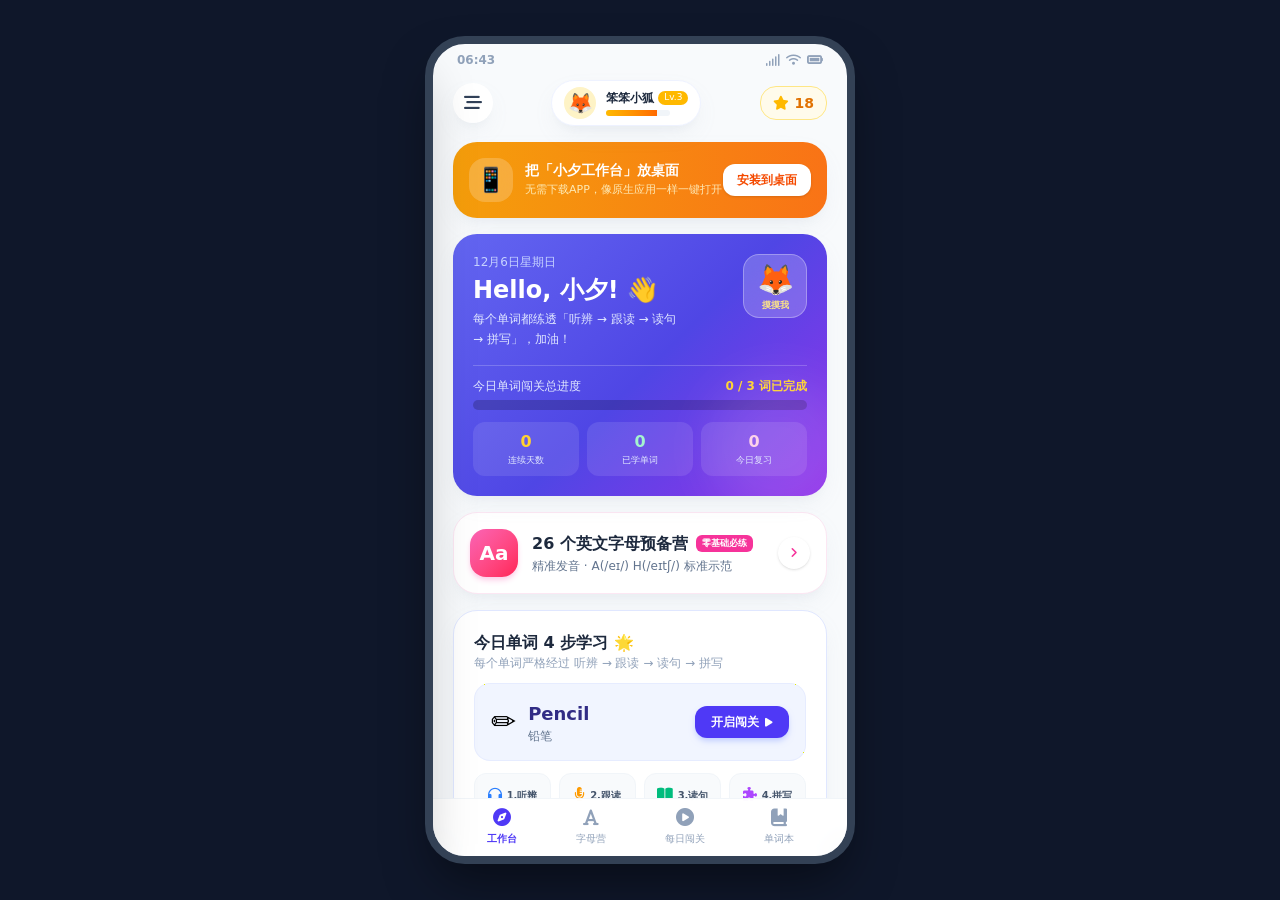
==== commit 4a1288ec: "Add files via upload" ====
--- a/index.html
+++ b/index.html
@@ -281,7 +281,7 @@
             <option value="8">8 个词 / 天</option>
           </select>
         </div>
-        <p class="text-[11px] text-slate-400 text-center">v6.0 Unit 1–8 · Let’s Go 分层词汇版 · PWA</p>
+        <p class="text-[11px] text-slate-400 text-center">v6.2 Unit 1–8 · Android 音频兼容版 · PWA</p>
       </div>
     </aside>
 
@@ -1091,7 +1091,7 @@
       return waitSpeech(settleMs, runId);
     }
 
-    const WORD_AUDIO_VERSION = 'v6.0.0';
+    const WORD_AUDIO_VERSION = 'v6.2.0';
 
     function slugifyWordAudio(text) {
       return String(text || '')
@@ -2284,7 +2284,7 @@
       check('Unit 8 为14词', WORD_BANK.filter(x => x.category === 'unit8').length === 14);
       check('核心函数存在', ['toggleOfflineAlphabetSong','restartOfflineAlphabetSong','speakWord','renderAlphabetGrid','renderQuestStep','ensureAlphabetPack','startVoiceRecord','stopVoiceRecord','playLastVoiceRecording','saveState','loadState'].every(n => typeof window[n] === 'function'));
       check('字母营使用本地离线音频', document.getElementById('alphabetSongAudio')?.getAttribute('src') === './audio/alphabet_song.mp3');
-      check('v6.0 不再依赖 Web Speech Recognition', !('activeRecognition' in window));
+      check('v6.1 不再依赖 Web Speech Recognition', !('activeRecognition' in window));
       check('本地录音函数存在', typeof startVoiceRecord === 'function' && typeof stopVoiceRecord === 'function');
       check('A-Z 字母卡使用本地 MP3 播放函数', typeof window.playLocalLetter === 'function');
       check('字母卡均为可点击按钮', document.querySelectorAll('#alphabetGrid button.alphabet-card').length === 26);
